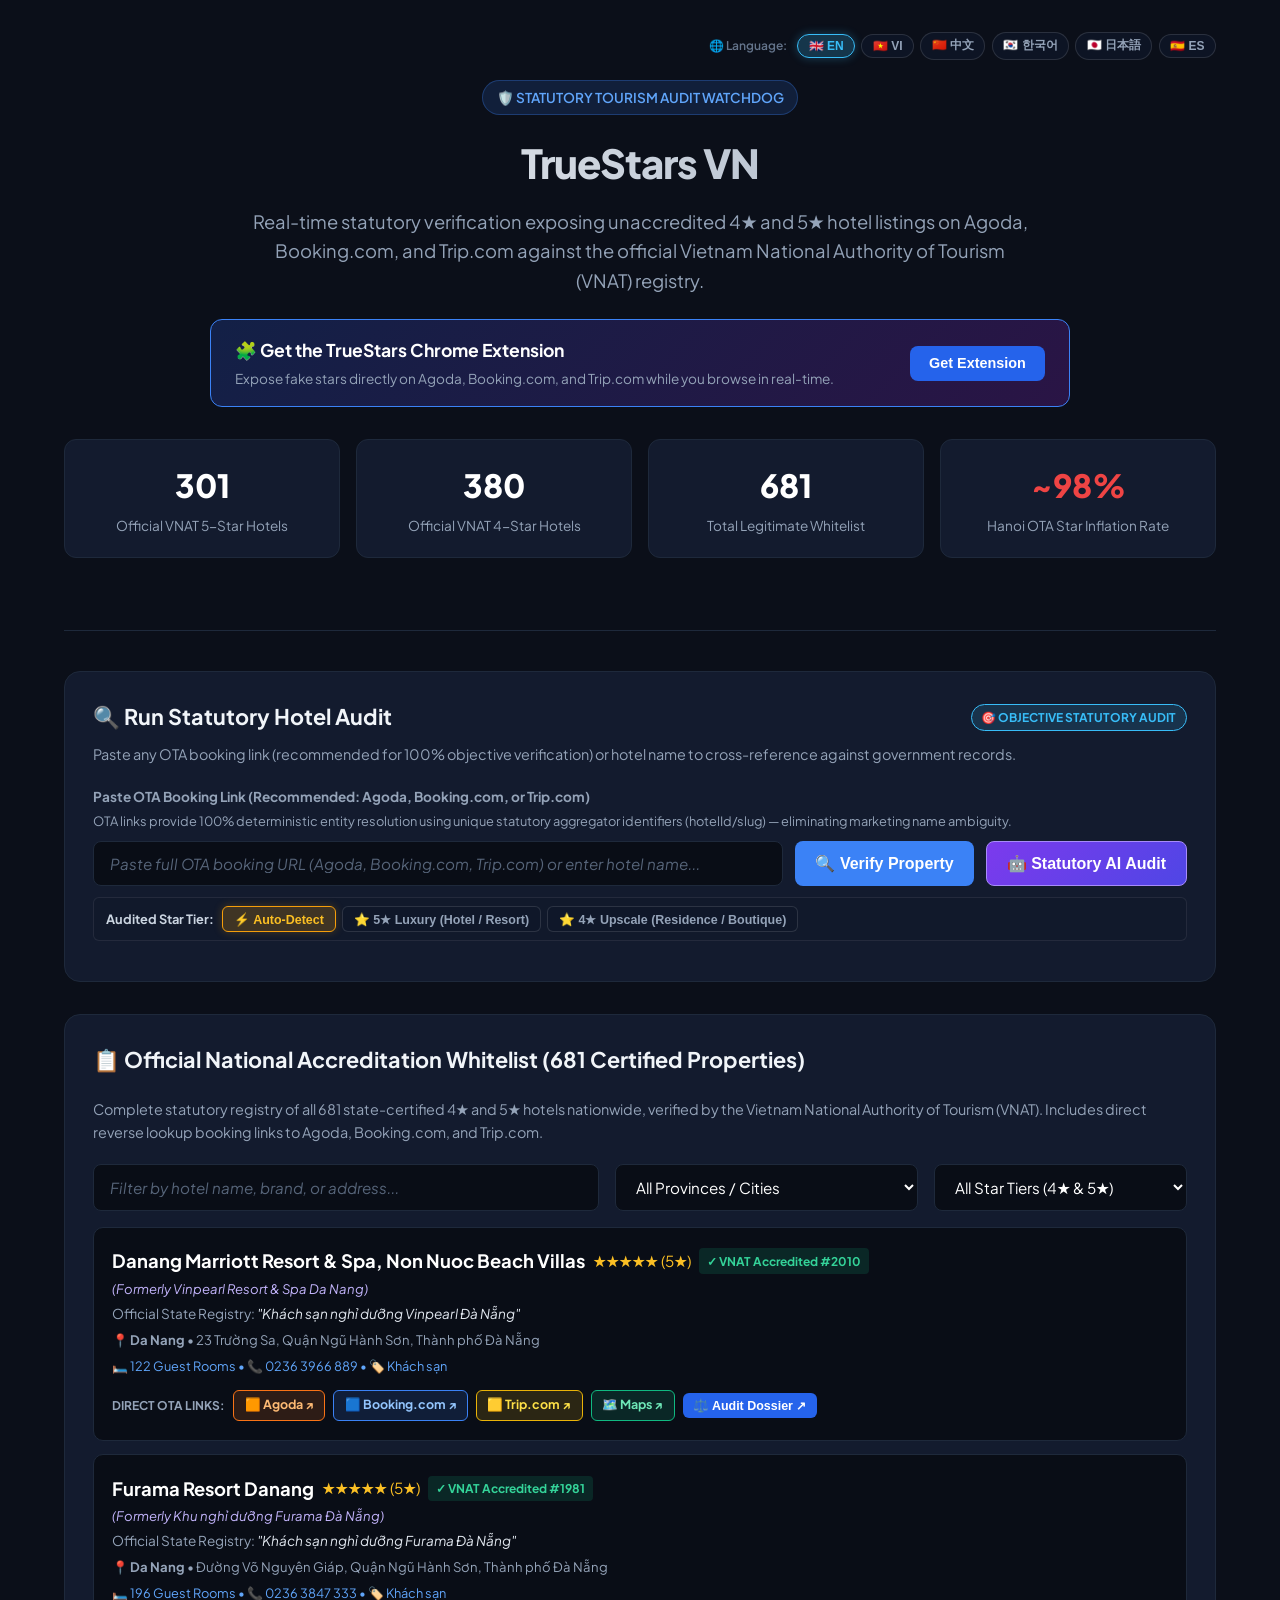
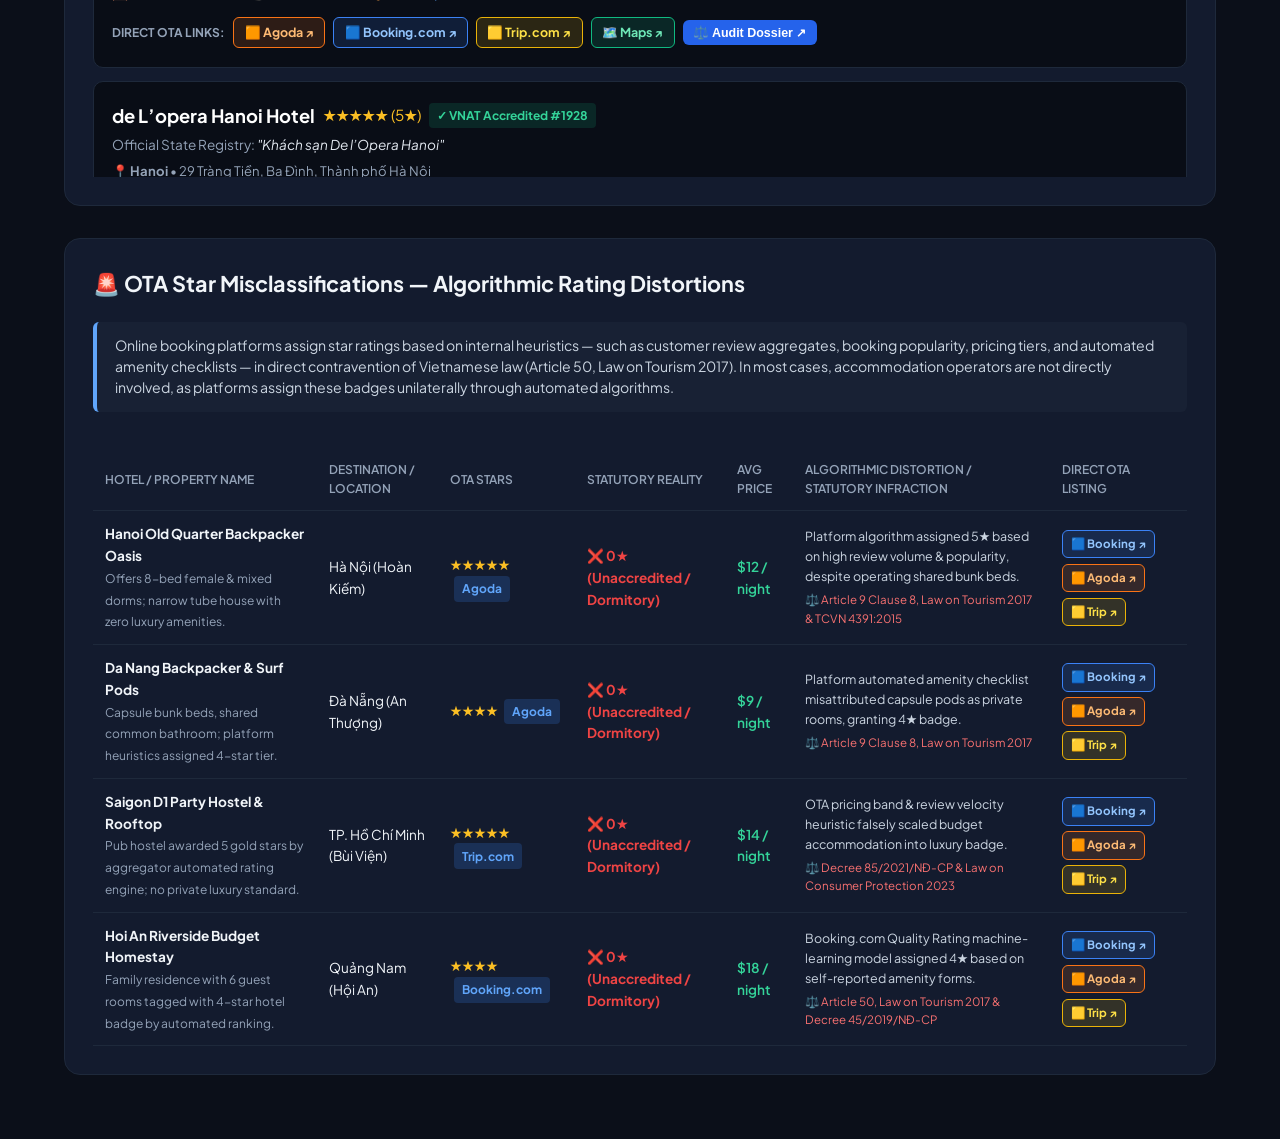
==== public/index.html @ 6fd211a2 "feat: return AI_SERVICE_UNAVAILABLE on adversarial prompt injection to avoid penalizing establishmen" ====
<!DOCTYPE html>
<html lang="en">
<head>
  <meta charset="UTF-8">
  <meta name="viewport" content="width=device-width, initial-scale=1.0">
  <title>TrueStars VN — Vietnam Hotel Star Rating Watchdog</title>
  <link rel="icon" href="favicon.ico" type="image/x-icon">
  <link href="https://fonts.googleapis.com/css2?family=Plus+Jakarta+Sans:wght@400;500;600;700;800&family=JetBrains+Mono:wght@400;600&display=swap" rel="stylesheet">
  <style>
    :root {
      --bg: #0b0f19;
      --card-bg: #131b2e;
      --card-border: #1e293b;
      --text: #f1f5f9;
      --text-muted: #94a3b8;
      --primary: #3b82f6;
      --primary-hover: #2563eb;
      --danger: #ef4444;
      --danger-bg: rgba(239, 68, 68, 0.12);
      --warning: #f59e0b;
      --warning-bg: rgba(245, 158, 11, 0.12);
      --success: #10b981;
      --success-bg: rgba(16, 185, 129, 0.12);
      --gold: #fbbf24;
    }
    * { box-sizing: border-box; margin: 0; padding: 0; }
    body {
      font-family: 'Plus Jakarta Sans', -apple-system, BlinkMacSystemFont, sans-serif;
      background-color: var(--bg);
      color: var(--text);
      line-height: 1.6;
    }
    .container { max-width: 1200px; margin: 0 auto; padding: 2rem 1.5rem; }
    header {
      text-align: center;
      margin-bottom: 2.5rem;
      border-bottom: 1px solid var(--card-border);
      padding-bottom: 2rem;
    }
    .badge-gov {
      display: inline-flex;
      align-items: center;
      gap: 0.5rem;
      background: rgba(59, 130, 246, 0.15);
      border: 1px solid rgba(59, 130, 246, 0.3);
      color: #60a5fa;
      padding: 0.35rem 0.85rem;
      border-radius: 9999px;
      font-size: 0.85rem;
      font-weight: 600;
      margin-bottom: 1rem;
    }
    h1 {
      font-size: 2.5rem;
      font-weight: 800;
      letter-spacing: -0.025em;
      margin-bottom: 0.75rem;
      background: linear-gradient(to right, #ffffff, #94a3b8);
      -webkit-background-clip: text;
      -webkit-text-fill-color: transparent;
    }
    .tagline {
      color: var(--text-muted);
      font-size: 1.15rem;
      max-width: 780px;
      margin: 0 auto 1.5rem;
    }
    .extension-banner {
      background: linear-gradient(135deg, rgba(30, 58, 138, 0.4), rgba(88, 28, 135, 0.4));
      border: 1px solid #3b82f6;
      border-radius: 12px;
      padding: 1rem 1.5rem;
      margin: 1.5rem auto 2rem;
      max-width: 860px;
      display: flex;
      align-items: center;
      justify-content: space-between;
      gap: 1.5rem;
      text-align: left;
    }
    .extension-banner h3 { font-size: 1.1rem; color: #fff; margin-bottom: 0.25rem; }
    .extension-banner p { font-size: 0.85rem; color: var(--text-muted); }
    .btn-ext {
      background: #2563eb;
      color: #fff;
      padding: 0.6rem 1.2rem;
      border-radius: 8px;
      text-decoration: none;
      font-weight: 700;
      font-size: 0.9rem;
      white-space: nowrap;
      transition: background 0.2s;
      border: none;
      cursor: pointer;
    }
    .btn-ext:hover { background: #1d4ed8; }

    .stats-grid {
      display: grid;
      grid-template-columns: repeat(auto-fit, minmax(220px, 1fr));
      gap: 1rem;
      margin-bottom: 2.5rem;
    }
    .stat-card {
      background: var(--card-bg);
      border: 1px solid var(--card-border);
      border-radius: 12px;
      padding: 1.25rem;
      text-align: center;
    }
    .stat-val { font-size: 2rem; font-weight: 800; color: #fff; }
    .stat-label { font-size: 0.85rem; color: var(--text-muted); margin-top: 0.25rem; }

    .card {
      background: var(--card-bg);
      border: 1px solid var(--card-border);
      border-radius: 16px;
      padding: 1.75rem;
      margin-bottom: 2rem;
    }
    .card-title {
      font-size: 1.35rem;
      font-weight: 700;
      margin-bottom: 1.25rem;
      display: flex;
      align-items: center;
      gap: 0.5rem;
    }

    .input-group { margin-bottom: 1rem; }
    label { display: block; font-size: 0.85rem; font-weight: 600; margin-bottom: 0.4rem; color: var(--text-muted); }
    input[type="text"], select {
      width: 100%;
      padding: 0.75rem 1rem;
      background: #090d16;
      border: 1px solid var(--card-border);
      border-radius: 8px;
      color: #fff;
      font-size: 0.95rem;
      font-family: inherit;
    }
    input[type="text"]::placeholder {
      color: #64748b;
      opacity: 0.85;
      font-style: italic;
    }
    input[type="text"]:focus, select:focus {
      outline: none;
      border-color: var(--primary);
    }
    .checkbox-group {
      display: flex;
      align-items: center;
      gap: 0.5rem;
      margin: 1rem 0;
      font-size: 0.9rem;
      cursor: pointer;
    }
    .btn-submit {
      width: 100%;
      background: var(--primary);
      color: #fff;
      border: none;
      padding: 0.85rem;
      border-radius: 8px;
      font-size: 1rem;
      font-weight: 700;
      cursor: pointer;
      transition: background 0.2s;
    }
    .btn-submit:hover { background: var(--primary-hover); }

    /* Verdict Box */
    .verdict-box {
      margin-top: 2rem;
      border-radius: 14px;
      padding: 1.75rem;
      display: none;
    }
    .verdict-CRITICAL, .verdict-BLATANT_HOSTEL_FRAUD {
      background: var(--danger-bg);
      border: 2px solid var(--danger);
    }
    .verdict-HIGH, .verdict-UNACCREDITED_HOTEL, .verdict-STAR_INFLATION {
      background: var(--warning-bg);
      border: 2px solid var(--warning);
    }
    .verdict-NONE, .verdict-VERIFIED_LEGITIMATE {
      background: var(--success-bg);
      border: 2px solid var(--success);
    }

    .reality-check-grid {
      display: grid;
      grid-template-columns: 1fr 1fr;
      gap: 1.25rem;
      margin: 1.25rem 0;
    }
    .reality-card {
      background: #090d16;
      border: 1px solid var(--card-border);
      border-radius: 10px;
      padding: 1.25rem;
      text-align: center;
    }
    .reality-label {
      font-size: 0.8rem;
      font-weight: 700;
      text-transform: uppercase;
      letter-spacing: 0.05em;
      margin-bottom: 0.5rem;
    }
    .gold-stars { color: var(--gold); }

    /* Multilingual Flag Switcher */
    .lang-bar {
      display: flex;
      gap: 0.4rem;
      align-items: center;
      justify-content: flex-end;
      flex-wrap: wrap;
      margin-bottom: 1.25rem;
    }
    .lang-btn {
      background: rgba(15, 23, 42, 0.7);
      border: 1px solid rgba(255, 255, 255, 0.12);
      color: #94a3b8;
      border-radius: 9999px;
      padding: 0.28rem 0.65rem;
      font-size: 0.75rem;
      font-weight: 600;
      cursor: pointer;
      transition: all 0.15s ease;
      display: inline-flex;
      align-items: center;
      gap: 0.3rem;
      text-decoration: none;
    }
    .lang-btn:hover {
      border-color: rgba(56, 189, 248, 0.5);
      color: #f8fafc;
      background: rgba(56, 189, 248, 0.12);
    }
    .lang-btn.active {
      border-color: #38bdf8;
      background: rgba(56, 189, 248, 0.22);
      color: #38bdf8;
      font-weight: 700;
      box-shadow: 0 0 10px rgba(56, 189, 248, 0.3);
    }

    /* Star Tier Pills */
    .star-pill-group {
      display: inline-flex;
      gap: 0.35rem;
      align-items: center;
      flex-wrap: wrap;
    }
    .star-pill {
      background: rgba(15, 23, 42, 0.7);
      border: 1px solid rgba(255, 255, 255, 0.12);
      color: #94a3b8;
      border-radius: 6px;
      padding: 0.3rem 0.7rem;
      font-size: 0.78rem;
      font-weight: 600;
      cursor: pointer;
      transition: all 0.15s ease;
    }
    .star-pill:hover {
      border-color: #fbbf24;
      color: #fef3c7;
    }
    .star-pill.active {
      border-color: #f59e0b;
      background: rgba(245, 158, 11, 0.2);
      color: #fbbf24;
      font-weight: 700;
      box-shadow: 0 0 8px rgba(245, 158, 11, 0.25);
    }

    /* Demonstration of Law Breaking */
    .law-demo-box {
      background: #070a12;
      border: 1px solid #334155;
      border-radius: 12px;
      padding: 1.5rem;
      margin: 1.5rem 0;
    }
    .law-demo-title {
      font-size: 1.15rem;
      font-weight: 800;
      color: #f87171;
      display: flex;
      align-items: center;
      gap: 0.5rem;
      margin-bottom: 1rem;
    }
    .proof-item {
      background: #0d1322;
      border-left: 4px solid var(--danger);
      padding: 1rem;
      border-radius: 0 8px 8px 0;
      margin-bottom: 0.85rem;
      font-size: 0.85rem;
    }
    .proof-law {
      font-weight: 800;
      color: #60a5fa;
      margin-bottom: 0.25rem;
    }
    .proof-quote {
      font-style: italic;
      color: #cbd5e1;
      margin-bottom: 0.4rem;
      background: rgba(0,0,0,0.3);
      padding: 0.4rem 0.6rem;
      border-radius: 4px;
    }
    .proof-finding {
      color: #fca5a5;
      font-weight: 600;
    }

    /* Action Buttons */
    .action-buttons-row {
      display: grid;
      grid-template-columns: 1fr 1fr;
      gap: 1rem;
      margin-top: 1.5rem;
    }
    .btn-action-outline {
      background: #1e293b;
      border: 1px solid #3b82f6;
      color: #fff;
      padding: 0.85rem;
      border-radius: 8px;
      font-weight: 700;
      font-size: 0.95rem;
      cursor: pointer;
      display: flex;
      align-items: center;
      justify-content: center;
      gap: 0.5rem;
      transition: all 0.2s;
    }
    .btn-action-outline:hover {
      background: #2563eb;
      border-color: #60a5fa;
    }
    .btn-action-refund {
      background: #1e293b;
      border: 1px solid #10b981;
    }
    .btn-action-refund:hover {
      background: #059669;
      border-color: #34d399;
    }

    /* Outbound OTA Deep Links */
    .btn-ota-link {
      display: inline-flex;
      align-items: center;
      gap: 0.35rem;
      padding: 0.35rem 0.65rem;
      border-radius: 6px;
      font-size: 0.78rem;
      font-weight: 700;
      text-decoration: none;
      transition: all 0.2s;
    }
    .btn-ota-agoda {
      background: rgba(249, 115, 22, 0.15);
      border: 1px solid #f97316;
      color: #fdba74;
    }
    .btn-ota-agoda:hover { background: #ea580c; color: #fff; }
    .btn-ota-booking {
      background: rgba(59, 130, 246, 0.15);
      border: 1px solid #3b82f6;
      color: #93c5fd;
    }
    .btn-ota-booking:hover { background: #2563eb; color: #fff; }
    .btn-ota-trip {
      background: rgba(234, 179, 8, 0.15);
      border: 1px solid #eab308;
      color: #fde047;
    }
    .btn-ota-trip:hover { background: #ca8a04; color: #fff; }
    .btn-ota-maps {
      background: rgba(16, 185, 129, 0.15);
      border: 1px solid #10b981;
      color: #6ee7b7;
    }
    .btn-ota-maps:hover { background: #059669; color: #fff; }

    /* AI Verification Autonomous Action Button */
    .btn-ai-verify {
      background: linear-gradient(135deg, #6366f1, #8b5cf6);
      color: #fff;
      border: none;
      padding: 0.65rem 1.15rem;
      border-radius: 8px;
      font-weight: 700;
      font-size: 0.85rem;
      cursor: pointer;
      display: inline-flex;
      align-items: center;
      gap: 0.5rem;
      box-shadow: 0 4px 14px rgba(99, 102, 241, 0.35);
      transition: all 0.2s;
    }
    .btn-ai-verify:hover {
      transform: translateY(-1px);
      box-shadow: 0 6px 18px rgba(99, 102, 241, 0.5);
    }
    .btn-ai-verified {
      background: #0f172a;
      border: 1px solid #8b5cf6;
      color: #c4b5fd;
      box-shadow: none;
    }
    .btn-ai-verified:hover {
      background: rgba(139, 92, 246, 0.2);
    }

    /* Verified Alternatives Cards */
    .verified-alternatives-box {
      background: #060911;
      border: 1px solid #10b981;
      border-radius: 12px;
      padding: 1.5rem;
      margin-top: 1.5rem;
    }
    .alt-grid {
      display: grid;
      grid-template-columns: repeat(auto-fit, minmax(280px, 1fr));
      gap: 1rem;
      margin-top: 1rem;
    }
    .alt-card {
      background: #0d1322;
      border: 1px solid #1e293b;
      border-radius: 8px;
      padding: 1rem;
      display: flex;
      flex-direction: column;
      justify-content: space-between;
      transition: border-color 0.2s;
    }
    .alt-card:hover {
      border-color: #34d399;
    }

    /* Letter Modals */
    .modal-overlay {
      position: fixed;
      top: 0; left: 0; right: 0; bottom: 0;
      background: rgba(0, 0, 0, 0.85);
      backdrop-filter: blur(5px);
      display: none;
      align-items: center;
      justify-content: center;
      z-index: 1000;
      padding: 1.5rem;
    }
    .modal-content {
      background: #131b2e;
      border: 1px solid var(--card-border);
      border-radius: 16px;
      max-width: 760px;
      width: 100%;
      padding: 2rem;
      position: relative;
      max-height: 90vh;
      overflow-y: auto;
    }
    .modal-close {
      position: absolute;
      top: 1rem; right: 1rem;
      background: none; border: none;
      color: var(--text-muted);
      font-size: 1.5rem;
      cursor: pointer;
    }
    .letter-preview {
      background: #070a12;
      border: 1px solid var(--card-border);
      border-radius: 8px;
      padding: 1.25rem;
      font-family: 'JetBrains Mono', monospace;
      font-size: 0.82rem;
      color: #e2e8f0;
      white-space: pre-wrap;
      line-height: 1.6;
      max-height: 380px;
      overflow-y: auto;
      margin: 1.25rem 0;
    }

    table { width: 100%; border-collapse: collapse; margin-top: 1rem; }
    th, td { padding: 0.75rem; text-align: left; border-bottom: 1px solid var(--card-border); font-size: 0.85rem; }
    th { color: var(--text-muted); font-weight: 600; text-transform: uppercase; font-size: 0.75rem; }

    .tag-platform {
      display: inline-block;
      background: rgba(59, 130, 246, 0.2);
      color: #60a5fa;
      padding: 0.2rem 0.5rem;
      border-radius: 4px;
      font-size: 0.75rem;
      font-weight: 700;
    }

    @keyframes pulseGlow {
      0% { opacity: 0.3; transform: scale(0.9); }
      50% { opacity: 1; transform: scale(1.15); filter: drop-shadow(0 0 6px #a78bfa); }
      100% { opacity: 0.3; transform: scale(0.9); }
    }
    .pulse-dot {
      animation: pulseGlow 1.2s infinite ease-in-out;
    }
  </style>
</head>
<body>
  <div class="container">
    <!-- Top Bar with Flag Language Selector -->
    <div class="lang-bar">
      <span style="font-size: 0.75rem; color: #64748b; margin-right: 0.25rem; font-weight: 600;">🌐 Language:</span>
      <button class="lang-btn active" data-lang="en" onclick="setLanguage('en')" title="English">🇬🇧 EN</button>
      <button class="lang-btn" data-lang="vi" onclick="setLanguage('vi')" title="Tiếng Việt">🇻🇳 VI</button>
      <button class="lang-btn" data-lang="zh" onclick="setLanguage('zh')" title="中文">🇨🇳 中文</button>
      <button class="lang-btn" data-lang="ko" onclick="setLanguage('ko')" title="한국어">🇰🇷 한국어</button>
      <button class="lang-btn" data-lang="ja" onclick="setLanguage('ja')" title="日本語">🇯🇵 日本語</button>
      <button class="lang-btn" data-lang="es" onclick="setLanguage('es')" title="Español">🇪🇸 ES</button>
    </div>

    <header>
      <div class="badge-gov" data-i18n="badge_gov">🛡️ STATUTORY TOURISM AUDIT WATCHDOG</div>
      <h1>TrueStars VN</h1>
      <p class="tagline" data-i18n="tagline">Real-time statutory verification exposing unaccredited 4★ and 5★ hotel listings on Agoda, Booking.com, and Trip.com against the official Vietnam National Authority of Tourism (VNAT) registry.</p>
      
      <div class="extension-banner">
        <div>
          <h3 data-i18n="ext_banner_title">🧩 Get the TrueStars Chrome Extension</h3>
          <p data-i18n="ext_banner_desc">Expose fake stars directly on Agoda, Booking.com, and Trip.com while you browse in real-time.</p>
        </div>
        <button class="btn-ext" onclick="openExtensionModal()" data-i18n="ext_banner_btn">Get Extension</button>
      </div>

      <div class="stats-grid">
        <div class="stat-card">
          <div class="stat-val">301</div>
          <div class="stat-label" data-i18n="stat_5star">Official VNAT 5-Star Hotels</div>
        </div>
        <div class="stat-card">
          <div class="stat-val">380</div>
          <div class="stat-label" data-i18n="stat_4star">Official VNAT 4-Star Hotels</div>
        </div>
        <div class="stat-card">
          <div class="stat-val">681</div>
          <div class="stat-label" data-i18n="stat_total">Total Legitimate Whitelist</div>
        </div>
        <div class="stat-card">
          <div class="stat-val" style="color: #ef4444;">~98%</div>
          <div class="stat-label" data-i18n="stat_inflation">Hanoi OTA Star Inflation Rate</div>
        </div>
      </div>
    </header>

    <!-- Main Audit Section -->
    <div class="card">
      <div style="display: flex; justify-content: space-between; align-items: center; margin-bottom: 0.5rem; flex-wrap: wrap; gap: 0.5rem;">
        <div class="card-title" style="margin-bottom: 0;" data-i18n="audit_card_title">🔍 Run Statutory Hotel Audit</div>
        <span style="background: rgba(56, 189, 248, 0.15); border: 1px solid #38bdf8; color: #38bdf8; padding: 0.2rem 0.6rem; border-radius: 9999px; font-size: 0.75rem; font-weight: 700;" data-i18n="input_badge_objective">🎯 OBJECTIVE STATUTORY AUDIT</span>
      </div>
      <p style="color: var(--text-muted); font-size: 0.9rem; margin-bottom: 1.25rem;" data-i18n="audit_card_desc">
        Paste any OTA booking link (recommended for 100% objective verification) or hotel name to cross-reference against government records.
      </p>

      <div class="input-group" style="margin-bottom: 0.75rem;">
        <div style="display: flex; justify-content: space-between; align-items: baseline; margin-bottom: 0.25rem;">
          <label style="margin-bottom: 0; font-weight: 700;" data-i18n="input_label">Paste OTA Booking Link (Recommended: Agoda, Booking.com, or Trip.com)</label>
        </div>
        <div style="font-size: 0.8rem; color: #94a3b8; margin-bottom: 0.6rem;" data-i18n="input_help">OTA URLs contain deterministic statutory IDs and slugs, eliminating ambiguity from marketing names.</div>
        
        <div style="display: flex; gap: 0.75rem; flex-wrap: wrap;">
          <input type="text" id="audit-input" data-i18n-placeholder="input_placeholder" placeholder="Paste full OTA booking URL (Agoda, Booking.com, Trip.com) or enter hotel name..." oninput="onAuditInputChange()" onkeydown="if(event.key==='Enter') executeAudit()" style="flex: 1; min-width: 260px;">
          <button class="btn-submit" id="btn-run-audit" onclick="executeAudit()" style="margin: 0; width: auto; min-width: 140px; white-space: nowrap; padding: 0.75rem 1.25rem;" data-i18n="btn_verify">🔍 Verify Property</button>
          <button class="btn-submit" id="btn-run-ai-direct" onclick="handleAiVerificationClick()" style="margin: 0; width: auto; min-width: 160px; white-space: nowrap; padding: 0.75rem 1.25rem; background: linear-gradient(135deg, #7c3aed, #4f46e5); border: 1px solid #a78bfa;" data-i18n="btn_ai">🤖 Statutory AI Audit</button>
        </div>

        <!-- Claimed Star Tier Interactive Toggle Pills -->
        <div style="display: flex; align-items: center; justify-content: space-between; flex-wrap: wrap; gap: 0.5rem; margin-top: 0.65rem; padding: 0.5rem 0.75rem; background: rgba(15, 23, 42, 0.4); border-radius: 6px; border: 1px solid rgba(255, 255, 255, 0.08);">
          <div style="display: flex; align-items: center; gap: 0.5rem; flex-wrap: wrap;">
            <span style="font-size: 0.8rem; font-weight: 700; color: #cbd5e1;" data-i18n="claimed_tier_label">Audited Star Tier:</span>
            <div class="star-pill-group">
              <button type="button" id="star-pill-auto" class="star-pill active" onclick="setAuditStarMode(0)" data-i18n="pill_auto">⚡ Auto-Detect</button>
              <button type="button" id="star-pill-5" class="star-pill" onclick="setAuditStarMode(5)" data-i18n="pill_5star">⭐ 5★ Luxury (Hotel / Resort)</button>
              <button type="button" id="star-pill-4" class="star-pill" onclick="setAuditStarMode(4)" data-i18n="pill_4star">⭐ 4★ Upscale (Residence / Boutique)</button>
            </div>
          </div>
          <div id="star-detection-note" style="font-size: 0.78rem; color: #a78bfa; font-weight: 600; display: none;"></div>
        </div>

        <div id="url-hint" style="display:none; font-size: 0.82rem; color: #60a5fa; margin-top: 0.4rem; font-weight: 500;"></div>
      </div>

      <!-- Verdict Display -->
      <div id="verdict-box" class="verdict-box">
        <div style="display: flex; justify-content: space-between; align-items: flex-start; margin-bottom: 1.25rem; flex-wrap: wrap; gap: 1rem;">
          <div>
            <div style="display: flex; align-items: center; gap: 0.5rem; margin-bottom: 0.5rem;">
              <span id="verdict-badge" style="padding: 0.3rem 0.75rem; border-radius: 6px; font-weight: 800; font-size: 0.85rem;"></span>
              <span id="verdict-platform-tag" class="tag-platform"></span>
            </div>
            <h2 id="verdict-prop-name" style="font-size: 1.5rem; font-weight: 800; color: #fff;"></h2>
            <div id="verdict-location" style="color: var(--text-muted); font-size: 0.85rem; margin-top: 0.25rem;"></div>

            <!-- Outbound OTA Deep Links with Affiliate Tags -->
            <div style="margin-top: 0.85rem;">
              <div style="font-size: 0.75rem; color: #94a3b8; font-weight: 700; text-transform: uppercase; margin-bottom: 0.4rem;" data-i18n="outbound_links_title">Direct Outbound Property Verification Links:</div>
              <div id="verdict-ota-links" style="display: flex; gap: 0.5rem; flex-wrap: wrap;"></div>
            </div>
          </div>

          <!-- Autonomous AI Hotel Verification Action Button -->
          <div style="text-align: right;">
            <button id="btn-ai-verify" class="btn-ai-verify" onclick="handleAiVerificationClick()">
              <span data-i18n="ai_audit_btn">🤖 Statutory AI Verification</span>
            </button>
            <div id="ai-verify-hint" style="font-size: 0.75rem; color: #94a3b8; margin-top: 0.35rem;" data-i18n="ai_model_tag">Statutory Intelligence Engine<br>Government Registry Cross-Examination</div>
          </div>
        </div>

        <!-- Reality Check Side-by-Side -->
        <div class="reality-check-grid">
          <div class="reality-card">
            <div class="reality-label" style="color: #fbbf24;" data-i18n="marketed_on_platform">Marketed on Platform</div>
            <div id="verdict-claimed-stars" class="gold-stars" style="font-size: 1.6rem; font-weight: 800;"></div>
            <div id="verdict-claimed-sub" style="font-size: 0.85rem; color: var(--text-muted); margin-top: 0.25rem;"></div>
          </div>
          <div class="reality-card" id="reality-official-card">
            <div class="reality-label" id="reality-official-label" style="color: #ef4444;" data-i18n="official_state_registry">Official State Registry</div>
            <div id="verdict-official-stars" style="font-size: 1.6rem; font-weight: 800;"></div>
            <div id="verdict-official-sub" style="font-size: 0.85rem; color: var(--text-muted); margin-top: 0.25rem;"></div>
          </div>
        </div>

        <!-- Summary -->
        <div style="background: rgba(0,0,0,0.3); padding: 1.25rem; border-radius: 8px; margin-bottom: 1.25rem;">
          <p id="verdict-summary" style="font-size: 0.95rem; font-weight: 500;"></p>
        </div>

        <!-- Automated Facility Screening Banner (TCVN 4391:2015) -->
        <div id="verdict-facility-banner" style="display: none; padding: 0.75rem 1rem; border-radius: 8px; margin-bottom: 1.25rem; font-size: 0.86rem; align-items: center; justify-content: space-between; flex-wrap: wrap; gap: 0.5rem;">
          <div id="verdict-facility-text"></div>
          <span id="verdict-facility-badge" style="padding: 0.25rem 0.65rem; border-radius: 4px; font-weight: 700; font-size: 0.75rem;"></span>
        </div>

        <!-- INLINE AUTONOMOUS AI AUDIT DOSSIER -->
        <div id="inline-ai-dossier" style="display: none; background: rgba(124, 58, 237, 0.08); border: 1px solid #7c3aed; border-radius: 12px; padding: 1.5rem; margin-bottom: 1.5rem;">
          <!-- Top Header -->
          <div style="display: flex; justify-content: space-between; align-items: center; margin-bottom: 1rem; flex-wrap: wrap; gap: 0.5rem;">
            <div style="display: flex; align-items: center; gap: 0.6rem;">
              <span style="font-size: 1.6rem;">🤖</span>
              <div>
                <strong style="font-size: 1.15rem; color: #fff;">TrueStars Statutory AI Engine</strong>
                <div style="font-size: 0.78rem; color: #a78bfa;">Autonomous Rebrand Investigation & Official Registry Cross-Examination</div>
              </div>
            </div>
            <div id="inline-ai-badge" style="display: none; padding: 0.4rem 0.9rem; border-radius: 6px; font-weight: 800; font-size: 0.85rem;"></div>
          </div>

          <!-- Live Step-by-Step AI Progress Terminal -->
          <div id="ai-progress-terminal" style="background: rgba(15, 23, 42, 0.85); border: 1px solid rgba(124, 58, 237, 0.4); border-radius: 8px; padding: 1.15rem; margin-bottom: 1rem;">
            <div style="display: flex; align-items: center; gap: 0.6rem; margin-bottom: 0.85rem;">
              <span id="ai-live-spinner" class="pulse-dot" style="display: inline-block; width: 10px; height: 10px; border-radius: 50%; background: #a78bfa;"></span>
              <span id="ai-live-status-title" style="font-weight: 700; color: #c4b5fd; font-size: 0.92rem;">Autonomous AI Statutory Inspection in Progress...</span>
            </div>
            <div style="display: flex; flex-direction: column; gap: 0.65rem;">
              <div id="ai-step-1" style="display: flex; align-items: center; gap: 0.65rem; font-size: 0.88rem; color: #94a3b8; transition: all 0.3s ease;">
                <span id="ai-step-1-icon">⏳</span>
                <span id="ai-step-1-text">AI is checking the property listing & aggregator marketing claims...</span>
              </div>
              <div id="ai-step-2" style="display: flex; align-items: center; gap: 0.65rem; font-size: 0.88rem; color: #94a3b8; transition: all 0.3s ease;">
                <span id="ai-step-2-icon">⏳</span>
                <span id="ai-step-2-text">AI is gathering information & official VNAT statutory accreditation records...</span>
              </div>
              <div id="ai-step-3" style="display: flex; align-items: center; gap: 0.65rem; font-size: 0.88rem; color: #94a3b8; transition: all 0.3s ease;">
                <span id="ai-step-3-icon">⏳</span>
                <span id="ai-step-3-text">AI is evaluating statutory compliance under Vietnam Law on Tourism 2017 & TCVN 4391:2015...</span>
              </div>
            </div>
          </div>

          <!-- CONCISE SUMMARY OF FINDINGS (Injected dynamically) -->
          <div id="ai-findings-summary-box" style="display: none;">
            <div style="background: rgba(15, 23, 42, 0.95); border: 1px solid #3b82f6; border-radius: 10px; padding: 1.25rem; margin-bottom: 1rem;">
              <div style="display: flex; justify-content: space-between; align-items: center; margin-bottom: 0.85rem; flex-wrap: wrap; gap: 0.5rem; border-bottom: 1px solid rgba(59, 130, 246, 0.25); padding-bottom: 0.65rem;">
                <strong style="color: #60a5fa; font-size: 1.05rem; display: flex; align-items: center; gap: 0.5rem;">
                  <span>📋</span> Concise Summary of Findings
                </strong>
                <span id="ai-findings-confidence" style="font-size: 0.78rem; background: rgba(59, 130, 246, 0.2); color: #93c5fd; padding: 0.25rem 0.65rem; border-radius: 4px; font-weight: 700;"></span>
              </div>
              <div id="ai-findings-bullets" style="display: flex; flex-direction: column; gap: 0.75rem; font-size: 0.9rem; color: #e2e8f0; line-height: 1.6;"></div>
            </div>

            <!-- Risk Advisory Callout -->
            <div id="inline-ai-risk" style="background: rgba(225, 29, 72, 0.15); border-left: 3px solid #f43f5e; padding: 0.85rem; border-radius: 0 6px 6px 0; font-size: 0.88rem; color: #ffe4e6; margin-bottom: 0.85rem;"></div>

            <!-- Detailed Reasoning -->
            <div id="inline-ai-reasoning" style="font-size: 0.88rem; color: #cbd5e1; line-height: 1.65; margin-bottom: 0.85rem;"></div>

            <!-- Statutory Infractions & Deficiencies -->
            <div id="inline-ai-infractions" style="display: flex; flex-direction: column; gap: 0.45rem; margin-bottom: 0.85rem;"></div>

            <!-- Modal Trigger Button -->
            <div style="text-align: right; margin-top: 0.75rem;">
              <button class="btn-action-outline" style="font-size: 0.82rem; padding: 0.4rem 0.95rem; width: auto; display: inline-flex;" onclick="openAiModalDirectly()">📋 View Full Statutory Dossier Modal</button>
            </div>
          </div>
        </div>

        <!-- DEMONSTRATION OF STATUTORY INFRACTION / COMPLIANCE DOSSIER -->
        <div id="law-demo-box" class="law-demo-box">
          <div id="law-demo-title" class="law-demo-title">
            <span id="law-demo-title-text">⚖️ DEMONSTRATION OF STATUTORY INFRACTION</span>
          </div>
          <div id="law-demo-content">
            <!-- Injected dynamically -->
          </div>
        </div>

        <!-- FORM LETTER GENERATOR BUTTONS (For Violations) -->
        <div id="action-buttons-row" class="action-buttons-row">
          <button class="btn-action-outline" onclick="openPlatformNoticeModal()">
            <span>📝 Generate Platform Cease & Desist Notice</span>
          </button>
          <button class="btn-action-outline btn-action-refund" onclick="openRefundDemandModal()">
            <span>💰 Generate Traveler Refund Demand Letter</span>
          </button>
        </div>

        <!-- COMPLIANCE BANNER (For Legitimate Hotels) -->
        <div id="compliance-banner" style="display: none; background: rgba(16, 185, 129, 0.1); border: 1px solid #10b981; border-radius: 10px; padding: 1.25rem; margin-top: 1.25rem;">
          <div style="display: flex; align-items: center; gap: 0.75rem;">
            <span style="font-size: 1.5rem;">🛡️</span>
            <div>
              <div style="color: #34d399; font-weight: 800; font-size: 1rem;">STATUTORILY AUTHENTICATED LUXURY ESTABLISHMENT</div>
              <div style="color: #cbd5e1; font-size: 0.85rem; margin-top: 0.25rem;">
                This property has been officially authenticated against the Vietnam National Authority of Tourism (VNAT) central database. All advertised luxury stars are lawfully accredited under Article 50 of Vietnam's Law on Tourism 2017. No platform takedown notice or traveler refund applies.
              </div>
            </div>
          </div>
        </div>

        <!-- VERIFIED ALTERNATIVES (When property is unaccredited or inflated) -->
        <div id="verified-alternatives-container" class="verified-alternatives-box" style="display: none;">
          <div style="display: flex; align-items: center; gap: 0.5rem; margin-bottom: 0.5rem;">
            <span style="font-size: 1.25rem;">🛡️</span>
            <h3 id="alternatives-title" style="color: #34d399; font-size: 1.15rem; font-weight: 800; margin: 0;"></h3>
          </div>
          <p style="color: var(--text-muted); font-size: 0.85rem; margin-bottom: 1rem;">
            Protect your vacation. Avoid unaccredited marketing and book state-certified 5★ hotels with official VNAT accreditation and inspected luxury amenities:
          </p>
          <div id="alternatives-grid" class="alt-grid"></div>
        </div>
      </div>
    </div>

    <!-- Whitelist Explorer -->
    <div class="card">
      <div class="card-title" data-i18n="tab_registry">📋 Official National Accreditation Whitelist (681 Certified Properties)</div>
      <p style="color: var(--text-muted); font-size: 0.9rem; margin-bottom: 1.25rem;">
        Complete statutory registry of all 681 state-certified 4★ and 5★ hotels nationwide, verified by the Vietnam National Authority of Tourism (VNAT). Includes direct reverse lookup booking links to Agoda, Booking.com, and Trip.com.
      </p>

      <div style="display: grid; grid-template-columns: 2fr 1.2fr 1fr; gap: 1rem; margin-bottom: 1rem;">
        <input type="text" id="search-q" data-i18n-placeholder="filter_search_placeholder" placeholder="Search by English commercial name, Vietnamese title, or destination..." oninput="filterRegistry()">
        <select id="search-prov" onchange="filterRegistry()">
          <option value="" data-i18n="filter_all_cities">All Destinations (Nationwide)</option>
          <option value="Da Nang">Da Nang</option>
          <option value="Hanoi">Hanoi</option>
          <option value="Ho Chi Minh City">Ho Chi Minh City</option>
          <option value="Nha Trang">Nha Trang (Khanh Hoa)</option>
          <option value="Phu Quoc">Phu Quoc Island</option>
          <option value="Hoi An">Hoi An (Quang Nam)</option>
          <option value="Ha Long">Ha Long (Quang Ninh)</option>
          <option value="Vung Tau">Vung Tau / Ho Tram</option>
          <option value="Da Lat">Da Lat</option>
          <option value="Hue">Hue</option>
          <option value="Phan Thiet">Phan Thiet / Mui Ne</option>
          <option value="Sapa">Sapa (Lao Cai)</option>
          <option value="Hai Phong">Hai Phong / Cat Ba</option>
          <option value="Quy Nhon">Quy Nhon</option>
        </select>
        <select id="search-star" onchange="filterRegistry()">
          <option value="" data-i18n="filter_all_stars">All Star Ranks (4★ & 5★)</option>
          <option value="5">5-Star Luxury (301)</option>
          <option value="4">4-Star Upscale (380)</option>
        </select>
      </div>

      <div id="registry-results" style="max-height: 550px; overflow-y: auto; display: flex; flex-direction: column; gap: 0.85rem;"></div>
    </div>

    <!-- OTA Star Misclassifications — Algorithmic Rating Distortions -->
    <div class="card">
      <div class="card-title" data-i18n="tab_shame">🚨 OTA Star Misclassifications — Algorithmic Rating Distortions</div>
      <div style="background: rgba(30, 41, 59, 0.5); border-left: 4px solid #60a5fa; padding: 0.85rem 1.15rem; border-radius: 6px; margin-bottom: 1.25rem; font-size: 0.88rem; color: #cbd5e1; line-height: 1.5;" data-i18n="shame_explanation">
        Online booking platforms assign star ratings based on internal heuristics — such as customer review aggregates, booking popularity, pricing tiers, and automated amenity checklists — in direct contravention of Vietnamese law (Article 50, Law on Tourism 2017). In most cases, accommodation operators are not directly involved, as platforms assign these badges unilaterally through automated algorithms.
      </div>
      <div style="overflow-x: auto;">
        <table>
          <thead>
            <tr>
              <th data-i18n="col_name">Property Name</th>
              <th data-i18n="col_location">Location</th>
              <th data-i18n="col_marketed_stars">OTA Stars</th>
              <th data-i18n="col_official_status">Statutory Reality</th>
              <th data-i18n="col_avg_price">Avg Price</th>
              <th data-i18n="col_infraction">Algorithmic Distortion / Statutory Infraction</th>
              <th data-i18n="col_outbound">Direct OTA Listing</th>
            </tr>
          </thead>
          <tbody id="shame-tbody"></tbody>
        </table>
      </div>
    </div>
  </div>

  <!-- MODAL 1: Platform Cease & Desist Takedown Notice -->
  <div id="platform-notice-modal" class="modal-overlay">
    <div class="modal-content">
      <button class="modal-close" onclick="closeModal('platform-notice-modal')">&times;</button>
      <h2 style="font-size: 1.35rem; margin-bottom: 0.35rem;">📝 Formal Platform Cease & Desist Notice</h2>
      <p style="color: var(--text-muted); font-size: 0.85rem;">
        Pre-formatted legal notice citing Article 9 Clause 8 Law on Tourism 2017 and Decree 85/2021/NĐ-CP, ready to send to the platform's legal and compliance team.
      </p>

      <div id="platform-notice-text" class="letter-preview"></div>

      <div style="display: flex; justify-content: space-between; align-items: center;">
        <button id="btn-copy-platform-notice" class="btn-submit" style="width: auto; padding: 0.75rem 1.5rem;" onclick="copyPlatformNotice()">📋 Copy Notice to Clipboard</button>
        <span id="platform-copy-toast" style="color: #34d399; font-size: 0.85rem; display: none;">✓ Copied to clipboard!</span>
      </div>
    </div>
  </div>

  <!-- MODAL 2: Traveler Refund Demand Letter -->
  <div id="refund-modal" class="modal-overlay">
    <div class="modal-content">
      <button class="modal-close" onclick="closeModal('refund-modal')">&times;</button>
      <h2 style="font-size: 1.35rem; margin-bottom: 0.35rem;">💰 Traveler Refund Demand Letter</h2>
      <p style="color: var(--text-muted); font-size: 0.85rem;">
        Customizable form letter demanding a full refund based on deceptive practices under Vietnam's Consumer Protection Law 2023 and credit card chargeback standards.
      </p>

      <div style="display: grid; grid-template-columns: 1fr 1fr; gap: 0.75rem; margin-top: 1rem;">
        <div>
          <label>Your Full Name</label>
          <input type="text" id="ref-name" placeholder="e.g. John Doe" value="" oninput="updateRefundLetter()">
        </div>
        <div>
          <label>Booking Reference #</label>
          <input type="text" id="ref-booking-id" placeholder="e.g. BK-98421092" value="" oninput="updateRefundLetter()">
        </div>
        <div>
          <label>Dates of Reservation</label>
          <input type="text" id="ref-dates" placeholder="e.g. 01 Oct 2026 - 08 Oct 2026" value="" oninput="updateRefundLetter()">
        </div>
        <div>
          <label>Total Amount Paid</label>
          <input type="text" id="ref-amount" placeholder="e.g. $450.00 USD / 11,200,000 VND" value="" oninput="updateRefundLetter()">
        </div>
      </div>

      <div id="refund-letter-text" class="letter-preview"></div>

      <div style="display: flex; justify-content: space-between; align-items: center;">
        <button id="btn-copy-refund" class="btn-submit" style="width: auto; padding: 0.75rem 1.5rem; background: #059669;" onclick="copyRefundLetter()">📋 Copy Refund Demand Letter</button>
        <span id="refund-copy-toast" style="color: #34d399; font-size: 0.85rem; display: none;">✓ Copied to clipboard!</span>
      </div>
    </div>
  </div>

  <!-- MODAL 3: Chrome Extension Instructions -->
  <div id="ext-modal" class="modal-overlay">
    <div class="modal-content" style="max-width: 580px;">
      <button class="modal-close" onclick="closeModal('ext-modal')">&times;</button>
      <h2 style="margin-bottom: 0.5rem;">🧩 TrueStars VN Chrome Extension</h2>
      <p style="color: var(--text-muted); font-size: 0.9rem; margin-bottom: 1.5rem;">
        Protect yourself directly on Agoda, Booking.com, and Trip.com. The extension automatically badges verified hotels and sounds the alarm on fake star ratings as you browse.
      </p>

      <div style="background: #090d16; border: 1px solid var(--card-border); padding: 1.25rem; border-radius: 8px; margin-bottom: 1.5rem;">
        <h4 style="color: #60a5fa; margin-bottom: 0.5rem;">Quick 30-Second Installation:</h4>
        <ol style="margin-left: 1.25rem; font-size: 0.85rem; color: var(--text-muted); line-height: 1.7;">
          <li>Download and extract the <strong style="color: #fff;">TrueStars Chrome Extension</strong>.</li>
          <li>Open Google Chrome and navigate to <code style="color: #fbbf24;">chrome://extensions</code>.</li>
          <li>Toggle <strong style="color: #fff;">Developer Mode</strong> on the top right.</li>
          <li>Click <strong style="color: #fff;">Load Unpacked</strong> and select the <code style="color: #60a5fa;">extension/</code> directory.</li>
          <li>Done! Browse any Agoda, Booking, or Trip.com listing in Vietnam to see live verification badges.</li>
        </ol>
      </div>

      <a href="truestars_extension.zip" download class="btn-submit" style="display: block; text-align: center; text-decoration: none;">⬇️ Download Extension (.ZIP)</a>
    </div>
  </div>

  <!-- MODAL 4: AI Hotel Verification Dossier -->
  <div id="ai-modal" class="modal-overlay">
    <div class="modal-content" style="max-width: 720px;">
      <button class="modal-close" onclick="closeModal('ai-modal')">&times;</button>
      <div style="display: flex; align-items: center; gap: 0.5rem; margin-bottom: 0.35rem;">
        <span style="font-size: 1.5rem;">🤖</span>
        <h2 style="font-size: 1.35rem; margin: 0;">Autonomous AI Verification Dossier</h2>
      </div>
      <div style="font-size: 0.82rem; color: #94a3b8; margin-bottom: 1.25rem;">
        Powered by <strong style="color: #a78bfa;">TrueStars Statutory AI Engine</strong> • Direct Cross-Examination of Official State Registers
      </div>

      <div style="background: #090d16; border: 1px solid var(--card-border); border-radius: 10px; padding: 1.25rem; margin-bottom: 1.25rem;">
        <div style="display: flex; justify-content: space-between; align-items: center; margin-bottom: 0.75rem; flex-wrap: wrap; gap: 0.5rem;">
          <div>
            <div style="font-size: 0.8rem; color: #94a3b8; text-transform: uppercase; font-weight: 700;">Audited Property</div>
            <div id="ai-modal-hotel-name" style="font-size: 1.2rem; font-weight: 800; color: #fff;"></div>
          </div>
          <div id="ai-modal-verdict-badge" style="padding: 0.35rem 0.85rem; border-radius: 6px; font-weight: 800; font-size: 0.85rem;"></div>
        </div>
        <div style="display: grid; grid-template-columns: 1fr 1fr; gap: 0.75rem; font-size: 0.82rem; color: #94a3b8;">
          <div>Location: <strong id="ai-modal-location" style="color: #e2e8f0;"></strong></div>
          <div>Confidence: <strong id="ai-modal-confidence" style="color: #38bdf8;"></strong></div>
          <div>Logged At: <strong id="ai-modal-timestamp" style="color: #e2e8f0;"></strong></div>
          <div>Precedence: <strong style="color: #34d399;">VNAT Statutory Whitelist (681)</strong></div>
        </div>
      </div>

      <!-- Risk Advisory -->
      <div style="background: rgba(225, 29, 72, 0.1); border-left: 4px solid #f43f5e; padding: 1rem; border-radius: 0 8px 8px 0; margin-bottom: 1rem;">
        <div style="font-weight: 800; color: #fb7185; font-size: 0.85rem; margin-bottom: 0.25rem;">TRAVELER RISK ADVISORY</div>
        <div id="ai-modal-risk" style="font-size: 0.88rem; color: #ffe4e6; line-height: 1.5;"></div>
      </div>

      <!-- Statutory Infractions -->
      <div style="margin-bottom: 1rem;">
        <div style="font-size: 0.82rem; font-weight: 800; color: #60a5fa; text-transform: uppercase; margin-bottom: 0.5rem;">Statutory Infractions Under Vietnamese Law:</div>
        <div id="ai-modal-infractions" style="display: flex; flex-direction: column; gap: 0.5rem;"></div>
      </div>

      <!-- TCVN Deficiencies -->
      <div style="margin-bottom: 1rem;">
        <div style="font-size: 0.82rem; font-weight: 800; color: #f59e0b; text-transform: uppercase; margin-bottom: 0.5rem;">Physical Standard Deficiencies (TCVN 4391:2015):</div>
        <div id="ai-modal-deficiencies" style="display: flex; flex-direction: column; gap: 0.5rem;"></div>
      </div>

      <!-- Legal Reasoning -->
      <div style="background: #070a12; border: 1px solid #334155; border-radius: 8px; padding: 1rem; margin-bottom: 1.25rem;">
        <div style="font-size: 0.8rem; font-weight: 800; color: #94a3b8; text-transform: uppercase; margin-bottom: 0.4rem;">Model Technical & Legal Reasoning:</div>
        <div id="ai-modal-reasoning" style="font-size: 0.85rem; color: #cbd5e1; line-height: 1.6;"></div>
      </div>

      <!-- Precedence Alert -->
      <div style="font-size: 0.78rem; color: #94a3b8; background: rgba(0,0,0,0.3); padding: 0.75rem 1rem; border-radius: 6px; margin-bottom: 1.25rem;">
        ⚖️ <strong>Legal Rule of Precedence:</strong> Vietnam's Law on Tourism 2017 (Article 50) grants exclusive authority over 4★/5★ ratings to VNAT. If this establishment is officially accredited by VNAT, official state certification takes absolute precedence over any algorithmic or AI analysis.
      </div>

      <button class="btn-submit" onclick="closeModal('ai-modal')">Close Audit Dossier</button>
    </div>
  </div>

  <script src="i18n.js"></script>
  <script src="matching_engine.js"></script>
  <script>
    let matcher = null;
    let whitelistData = [];
    let aiLog = {};
    let currentAudit = null;
    let selectedClaimedStars = 0; // 0 = Auto-detect

    const HALL_OF_SHAME = [
      {
        name: "Hanoi Old Quarter Backpacker Oasis",
        city: "Hà Nội (Hoàn Kiếm)",
        ota: "Agoda",
        claimed: 5,
        price: "$12 / night",
        details: "Offers 8-bed female & mixed dorms; narrow tube house with zero luxury amenities.",
        heuristic_reason: "Platform algorithm assigned 5★ based on high review volume & popularity, despite operating shared bunk beds.",
        violation: "Article 9 Clause 8, Law on Tourism 2017 & TCVN 4391:2015",
        ota_links: {
          agoda: "https://www.agoda.com/partners/partnersearch.aspx?cid=1924567&hl=en-us&pcs=1&text=Hanoi+Old+Quarter+Backpacker+Oasis",
          booking: "https://www.booking.com/searchresults.html?ss=Hanoi+Old+Quarter+Backpacker+Oasis&aid=8092145",
          trip: "https://www.trip.com/hotels/list?keyword=Hanoi+Old+Quarter+Backpacker+Oasis&Allianceid=489210&SID=1983940"
        }
      },
      {
        name: "Da Nang Backpacker & Surf Pods",
        city: "Đà Nẵng (An Thượng)",
        ota: "Agoda",
        claimed: 4,
        price: "$9 / night",
        details: "Capsule bunk beds, shared common bathroom; platform heuristics assigned 4-star tier.",
        heuristic_reason: "Platform automated amenity checklist misattributed capsule pods as private rooms, granting 4★ badge.",
        violation: "Article 9 Clause 8, Law on Tourism 2017",
        ota_links: {
          agoda: "https://www.agoda.com/partners/partnersearch.aspx?cid=1924567&hl=en-us&pcs=1&text=Da+Nang+Backpacker+Surf+Pods",
          booking: "https://www.booking.com/searchresults.html?ss=Da+Nang+Backpacker+Surf+Pods&aid=8092145",
          trip: "https://www.trip.com/hotels/list?keyword=Da+Nang+Backpacker+Surf+Pods&Allianceid=489210&SID=1983940"
        }
      },
      {
        name: "Saigon D1 Party Hostel & Rooftop",
        city: "TP. Hồ Chí Minh (Bùi Viện)",
        ota: "Trip.com",
        claimed: 5,
        price: "$14 / night",
        details: "Pub hostel awarded 5 gold stars by aggregator automated rating engine; no private luxury standard.",
        heuristic_reason: "OTA pricing band & review velocity heuristic falsely scaled budget accommodation into luxury badge.",
        violation: "Decree 85/2021/NĐ-CP & Law on Consumer Protection 2023",
        ota_links: {
          agoda: "https://www.agoda.com/partners/partnersearch.aspx?cid=1924567&hl=en-us&pcs=1&text=Saigon+D1+Party+Hostel+Rooftop",
          booking: "https://www.booking.com/searchresults.html?ss=Saigon+D1+Party+Hostel+Rooftop&aid=8092145",
          trip: "https://www.trip.com/hotels/list?keyword=Saigon+D1+Party+Hostel+Rooftop&Allianceid=489210&SID=1983940"
        }
      },
      {
        name: "Hoi An Riverside Budget Homestay",
        city: "Quảng Nam (Hội An)",
        ota: "Booking.com",
        claimed: 4,
        price: "$18 / night",
        details: "Family residence with 6 guest rooms tagged with 4-star hotel badge by automated ranking.",
        heuristic_reason: "Booking.com Quality Rating machine-learning model assigned 4★ based on self-reported amenity forms.",
        violation: "Article 50, Law on Tourism 2017 & Decree 45/2019/NĐ-CP",
        ota_links: {
          agoda: "https://www.agoda.com/partners/partnersearch.aspx?cid=1924567&hl=en-us&pcs=1&text=Hoi+An+Riverside+Budget+Homestay",
          booking: "https://www.booking.com/searchresults.html?ss=Hoi+An+Riverside+Budget+Homestay&aid=8092145",
          trip: "https://www.trip.com/hotels/list?keyword=Hoi+An+Riverside+Budget+Homestay&Allianceid=489210&SID=1983940"
        }
      }
    ];

    async function init() {
      try {
        if (typeof initLanguage === 'function') {
          initLanguage();
        }
        const [resWl, resLog] = await Promise.all([
          fetch('vnat_whitelist.json?v=' + Date.now()),
          fetch('ai_verification_log.json?v=' + Date.now()).catch(() => null)
        ]);
        whitelistData = await resWl.json();
        matcher = new TrueStarsMatcher(whitelistData);
        if (resLog && resLog.ok) {
          try {
            aiLog = await resLog.json();
          } catch (e) {
            aiLog = {};
          }
        }
        filterRegistry();
        renderShame();
      } catch (err) {
        console.error("Failed to initialize TrueStars engine:", err);
      }
    }

    function setAuditStarMode(star) {
      selectedClaimedStars = star;
      document.getElementById('star-pill-auto').classList.toggle('active', star === 0);
      document.getElementById('star-pill-5').classList.toggle('active', star === 5);
      document.getElementById('star-pill-4').classList.toggle('active', star === 4);

      const note = document.getElementById('star-detection-note');
      if (star === 5) {
        note.style.display = 'block';
        note.textContent = '🔒 Manual Setting: Auditing against 5★ Luxury Standard';
      } else if (star === 4) {
        note.style.display = 'block';
        note.textContent = '🔒 Manual Setting: Auditing against 4★ Upscale / Residence Standard';
      } else {
        onAuditInputChange();
      }
    }

    function onAuditInputChange() {
      const val = document.getElementById('audit-input').value.trim();
      const hint = document.getElementById('url-hint');
      const note = document.getElementById('star-detection-note');

      let parsed = { isUrl: false, name: val, platform: "Direct Input", city: "", otaId: "", otaSlug: "" };
      if (val.startsWith('http://') || val.startsWith('https://')) {
        parsed = parseOtaUrl(val);
        hint.style.display = 'block';
        hint.textContent = `✓ Detected ${parsed.platform} Link: Identified as "${parsed.name}"${parsed.city ? ` in ${parsed.city}` : ''}`;
      } else {
        hint.style.display = 'none';
      }

      if (selectedClaimedStars === 0) {
        const comb = `${val} ${parsed.name} ${parsed.otaSlug}`.toLowerCase();
        if (/\b(5-star|5 star|5star|5\*|5sao|5 sao)\b/i.test(comb)) {
          note.style.display = 'block';
          note.textContent = '🎯 Auto-detected 5★ Luxury Tier';
        } else if (/\b(residence|residences|apartment|apartments|condo|condotel|aparthotel|suite|suites|boutique|villa|villas)\b/i.test(comb) || /\b(4-star|4 star|4star|4\*|4sao|4 sao)\b/i.test(comb)) {
          note.style.display = 'block';
          note.textContent = '🎯 Auto-detected 4★ Tier (Serviced Residence / Apartment tier)';
        } else if (val.length > 3) {
          note.style.display = 'none';
        } else {
          note.style.display = 'none';
        }
      }
    }

    function executeAudit() {
      const rawInput = document.getElementById('audit-input').value.trim();

      if (!rawInput) {
        alert("Please enter a hotel booking link or property name.");
        return;
      }

      const parsed = parseOtaUrl(rawInput);
      const hotelName = parsed.name || rawInput;

      currentAudit = matcher.classify({
        name: hotelName,
        claimedStars: selectedClaimedStars, // 0 = Auto-detect by engine, or 4 / 5 from pills
        hasDorm: false,  // Evaluated automatically by engine via detectDormitoryFacility
        otaPlatform: parsed.platform,
        province: parsed.city,
        originalUrl: parsed.originalUrl || "",
        otaId: parsed.otaId || "",
        otaSlug: parsed.otaSlug || ""
      });

      renderAuditResult(currentAudit, parsed);
    }

    function renderAuditResult(r, parsed) {
      const box = document.getElementById('verdict-box');
      box.style.display = 'block';

      // Verdict styling
      const badge = document.getElementById('verdict-badge');
      const officialCard = document.getElementById('reality-official-card');
      const officialLabel = document.getElementById('reality-official-label');
      const dict = (typeof I18N !== 'undefined' && I18N[currentLang]) ? I18N[currentLang] : ((typeof I18N !== 'undefined' && I18N['en']) || {});

      if (!r.is_violation) {
        badge.style.background = '#059669';
        badge.style.color = '#fff';
        badge.textContent = dict.verdict_verified || '🟢 VERIFIED LEGITIMATE';
        officialLabel.style.color = '#10b981';
        document.getElementById('verdict-official-stars').innerHTML = `<span style="color:#34d399;">${'★'.repeat(r.official_stars)} (${r.official_stars}★)</span>`;
        document.getElementById('verdict-official-sub').textContent = `VNAT Certificate #${r.matched_hotel ? r.matched_hotel.item_id : 'AUTH'}`;
      } else if (r.verdict === 'BLATANT_HOSTEL_FRAUD') {
        badge.style.background = '#7f1d1d';
        badge.style.color = '#fca5a5';
        badge.textContent = dict.verdict_fake_hostel || '🚨 FAKE 5★ (BACKPACKER HOSTEL)';
        officialLabel.style.color = '#ef4444';
        document.getElementById('verdict-official-stars').innerHTML = '<span style="color:#ef4444;">❌ 0★ (Disqualified Hostel)</span>';
        document.getElementById('verdict-official-sub').textContent = 'Sells Bunk / Dormitory Beds';
      } else if (r.verdict === 'STAR_INFLATION') {
        badge.style.background = '#d97706';
        badge.style.color = '#fff';
        badge.textContent = dict.verdict_star_inflation || '🟡 STAR INFLATION';
        officialLabel.style.color = '#f59e0b';
        document.getElementById('verdict-official-stars').innerHTML = `<span style="color:#f59e0b;">${'★'.repeat(r.official_stars)} (${r.official_stars}★)</span>`;
        document.getElementById('verdict-official-sub').textContent = `Accredited for only ${r.official_stars}★ (+${r.claimed_stars - r.official_stars}★ Inflated)`;
      } else {
        badge.style.background = '#e11d48';
        badge.style.color = '#fff';
        badge.textContent = (r.claimed_stars === 4 ? `${dict.verdict_unaccredited || '🔴 UNACCREDITED HOTEL'} (4★)` : (dict.verdict_unaccredited || '🔴 UNACCREDITED HOTEL'));
        officialLabel.style.color = '#ef4444';
        document.getElementById('verdict-official-stars').innerHTML = '<span style="color:#ef4444;">❌ 0★ (Unaccredited)</span>';
        document.getElementById('verdict-official-sub').textContent = 'Missing from National Registry';
      }

      document.getElementById('verdict-platform-tag').textContent = r.ota_platform;
      document.getElementById('verdict-prop-name').textContent = r.property_name;
      document.getElementById('verdict-location').textContent = parsed.city ? `Location: ${parsed.city}, Vietnam` : 'Location: Vietnam';
      document.getElementById('verdict-claimed-stars').textContent = `${'★'.repeat(r.claimed_stars)} (${r.claimed_stars}★)`;
      document.getElementById('verdict-claimed-sub').textContent = `Displayed on ${r.ota_platform}`;
      document.getElementById('verdict-summary').textContent = r.summary;

      // Automated Facility Inspection Banner (TCVN 4391:2015)
      const facBanner = document.getElementById('verdict-facility-banner');
      const facText = document.getElementById('verdict-facility-text');
      const facBadge = document.getElementById('verdict-facility-badge');
      if (facBanner && facText && facBadge) {
        facBanner.style.display = 'flex';
        if (r.has_dorm) {
          facBanner.style.background = 'rgba(225, 29, 72, 0.15)';
          facBanner.style.border = '1px solid #f43f5e';
          facBanner.style.color = '#ffe4e6';
          facText.innerHTML = '🚨 <strong>Automated Facility Screening (TCVN 4391:2015):</strong> <span style="color:#f87171;font-weight:700;">Disqualified</span> — Shared dormitory / bunk bed facilities detected in property listing. Under TCVN 4391:2015, luxury 4★ and 5★ hotels must provide 100% private guest rooms.';
          facBadge.style.background = '#e11d48';
          facBadge.style.color = '#fff';
          facBadge.textContent = 'DISQUALIFIED';
        } else {
          facBanner.style.background = 'rgba(16, 185, 129, 0.1)';
          facBanner.style.border = '1px solid rgba(16, 185, 129, 0.3)';
          facBanner.style.color = '#d1fae5';
          facText.innerHTML = '✓ <strong>Automated Facility Screening (TCVN 4391:2015):</strong> <span style="color:#34d399;font-weight:700;">Passed</span> — No shared dormitory or bunk bed facilities detected. Meets private luxury accommodation standards.';
          facBadge.style.background = 'rgba(16, 185, 129, 0.2)';
          facBadge.style.color = '#34d399';
          facBadge.textContent = 'PASSED';
        }
      }

      // 1. Render Outbound Deep Links with Affiliate Tags
      const linksContainer = document.getElementById('verdict-ota-links');
      if (r.ota_links) {
        linksContainer.innerHTML = `
          <a href="${r.ota_links.agoda.url}" target="_blank" rel="noopener noreferrer" class="btn-ota-link btn-ota-agoda">${r.ota_links.agoda.badge}</a>
          <a href="${r.ota_links.booking.url}" target="_blank" rel="noopener noreferrer" class="btn-ota-link btn-ota-booking">${r.ota_links.booking.badge}</a>
          <a href="${r.ota_links.trip.url}" target="_blank" rel="noopener noreferrer" class="btn-ota-link btn-ota-trip">${r.ota_links.trip.badge}</a>
          <a href="${r.ota_links.google_maps.url}" target="_blank" rel="noopener noreferrer" class="btn-ota-link btn-ota-maps">${r.ota_links.google_maps.badge}</a>
        `;
      }

      // 2. Render AI Verification / Rebrand Investigation State
      const aiBtn = document.getElementById('btn-ai-verify');
      const directAiBtn = document.getElementById('btn-run-ai-direct');
      const aiHint = document.getElementById('ai-verify-hint');
      const logEntry = aiLog[r.ai_verification_key];

      if (r.is_verified && !r.is_violation) {
        // Property is ALREADY verified by statutory registry - NO AI NEEDED!
        if (aiBtn) {
          aiBtn.className = "btn-ai-verify";
          aiBtn.style.background = "rgba(16, 185, 129, 0.2)";
          aiBtn.style.border = "1px solid #10b981";
          aiBtn.style.color = "#34d399";
          aiBtn.style.cursor = "default";
          aiBtn.disabled = true;
          aiBtn.innerHTML = `<span>✓ Officially Verified by VNAT</span>`;
        }
        if (aiHint) {
          const cert = r.matched_hotel ? (r.matched_hotel.item_id || r.matched_hotel.decision_code || 'AUTH') : 'AUTH';
          aiHint.innerHTML = `VNAT Certificate #${cert}<br><span style="color: #34d399;">No AI investigation needed</span>`;
        }
        if (directAiBtn) {
          directAiBtn.style.opacity = '0.6';
          directAiBtn.innerHTML = `✓ Statutorily Verified`;
          directAiBtn.disabled = true;
        }
        const inlineDossier = document.getElementById('inline-ai-dossier');
        if (inlineDossier) inlineDossier.style.display = 'none';
      } else {
        // Property is UNKNOWN or UNACCREDITED - This is where AI Rebrand Investigation is needed!
        if (directAiBtn) {
          directAiBtn.style.opacity = '1';
          directAiBtn.disabled = false;
        }
        if (logEntry) {
          aiBtn.disabled = false;
          aiBtn.className = "btn-ai-verify btn-ai-verified";
          aiBtn.style.background = "";
          aiBtn.style.border = "";
          aiBtn.style.color = "";
          aiBtn.style.cursor = "pointer";
          const isRebrandFound = logEntry.verdict === 'VERIFIED_COMPLIANT';
          const badgeText = isRebrandFound ? '🟢 AI Rebrand Found' : '🔴 AI Confirmed Unaccredited';
          aiBtn.innerHTML = `<span>🤖 ${badgeText} (Click to Re-Audit)</span>`;
          if (directAiBtn) directAiBtn.innerHTML = `🤖 DeepSeek AI (${badgeText})`;
          if (aiHint) aiHint.innerHTML = `Model: ${logEntry.model || 'Nous DeepSeek Flash 4.1'}<br>Latency: ${logEntry.latency_sec || '0'}s`;
          renderInlineAiDossier(logEntry);
        } else {
          aiBtn.disabled = false;
          aiBtn.className = "btn-ai-verify";
          aiBtn.style.background = "linear-gradient(135deg, #7c3aed, #4f46e5)";
          aiBtn.style.border = "1px solid #a78bfa";
          aiBtn.style.color = "#fff";
          aiBtn.style.cursor = "pointer";
          aiBtn.innerHTML = `<span>🤖 Investigate Rebrand with AI</span>`;
          if (directAiBtn) directAiBtn.innerHTML = `🤖 Investigate Rebrand (AI)`;
          if (aiHint) {
            aiHint.innerHTML = `<span style="color: #c4b5fd; font-weight: 600;">Unknown in direct registry</span><br>AI checks if operating under rebrand / contract`;
          }
          const inlineDossier = document.getElementById('inline-ai-dossier');
          if (inlineDossier) inlineDossier.style.display = 'none';
        }
      }

      // 3. Render Demonstration of Infraction vs Compliance Dossier
      const demoContainer = document.getElementById('law-demo-content');
      const demoTitleText = document.getElementById('law-demo-title-text');
      const demoBox = document.getElementById('law-demo-box');
      const proof = r.law_breaking_proof;

      if (!r.is_violation) {
        // Legitimate Dossier
        demoTitleText.textContent = "🛡️ OFFICIAL STATUTORY COMPLIANCE DOSSIER";
        demoTitleText.style.color = "#34d399";
        demoBox.style.borderColor = "#10b981";

        demoContainer.innerHTML = `
          <div class="proof-item" style="border-left-color: #10b981;">
            <div class="proof-law" style="color: #34d399;">1. Statutory Monopoly on Star Ratings</div>
            <div style="color: #94a3b8; font-size: 0.8rem; margin-bottom: 0.25rem;">${proof.statute_monopoly.law}</div>
            <div class="proof-finding" style="color: #cbd5e1;">${proof.statute_monopoly.analysis}</div>
          </div>

          <div class="proof-item" style="border-left-color: #10b981;">
            <div class="proof-law" style="color: #34d399;">2. Official State Accreditation Authentication (Điều 50)</div>
            <div style="color: #94a3b8; font-size: 0.8rem; margin-bottom: 0.25rem;">${proof.prohibition_clause.law}</div>
            <div class="proof-quote" style="border-left: 2px solid #10b981; color: #a7f3d0;">"${proof.prohibition_clause.quote}"</div>
            <div class="proof-finding" style="color: #34d399;">${proof.prohibition_clause.analysis}</div>
          </div>

          <div class="proof-item" style="border-left-color: #10b981;">
            <div class="proof-law" style="color: #34d399;">3. Ground Truth Whitelist Authentication</div>
            <div style="color: #94a3b8; font-size: 0.8rem; margin-bottom: 0.25rem;">Vietnam National Tourism Database: csdl.vietnamtourism.gov.vn</div>
            <div class="proof-finding" style="color: #cbd5e1;">${proof.ground_truth_evidence.evidence_finding}</div>
          </div>

          <div class="proof-item" style="border-left-color: #10b981;">
            <div class="proof-law" style="color: #34d399;">4. Full Statutory Clearance</div>
            <div style="color: #94a3b8; font-size: 0.8rem; margin-bottom: 0.25rem;">${proof.regulatory_clearance.decree}</div>
            <div class="proof-finding" style="color: #6ee7b7;">${proof.regulatory_clearance.analysis}</div>
          </div>
        `;

        document.getElementById('action-buttons-row').style.display = 'none';
        document.getElementById('compliance-banner').style.display = 'block';
        document.getElementById('verified-alternatives-container').style.display = 'none';
      } else {
        // Infraction Proof
        demoTitleText.textContent = "⚖️ DEMONSTRATION OF STATUTORY INFRACTION";
        demoTitleText.style.color = "#f87171";
        demoBox.style.borderColor = "#334155";

        demoContainer.innerHTML = `
          <div class="proof-item">
            <div class="proof-law">1. Statutory Monopoly on Star Ratings</div>
            <div style="color: #94a3b8; font-size: 0.8rem; margin-bottom: 0.25rem;">${proof.statute_monopoly.law}</div>
            <div class="proof-finding">${proof.statute_monopoly.analysis}</div>
          </div>

          <div class="proof-item">
            <div class="proof-law">2. Explicit Statutory Prohibition (Điều 9, Khoản 8)</div>
            <div style="color: #94a3b8; font-size: 0.8rem; margin-bottom: 0.25rem;">${proof.prohibition_clause.law}</div>
            <div class="proof-quote">"${proof.prohibition_clause.quote}"</div>
            <div class="proof-finding">${proof.prohibition_clause.analysis}</div>
          </div>

          <div class="proof-item">
            <div class="proof-law">3. Ground Truth Evidentiary Proof (The Smoking Gun)</div>
            <div style="color: #94a3b8; font-size: 0.8rem; margin-bottom: 0.25rem;">Vietnam National Tourism Database: csdl.vietnamtourism.gov.vn</div>
            <div class="proof-finding">${proof.ground_truth_evidence.evidence_finding}</div>
          </div>

          ${proof.facility_standards ? `
            <div class="proof-item">
              <div class="proof-law">4. National Facility Standards (TCVN 4391:2015)</div>
              <div style="color: #94a3b8; font-size: 0.8rem; margin-bottom: 0.25rem;">${proof.facility_standards.standard}</div>
              <div class="proof-finding">${proof.facility_standards.analysis}</div>
            </div>
          ` : ''}

          <div class="proof-item" style="border-left-color: #f59e0b;">
            <div class="proof-law" style="color: #fbbf24;">5. Platform Intermediary Strict Liability</div>
            <div style="color: #94a3b8; font-size: 0.8rem; margin-bottom: 0.25rem;">${proof.platform_liability.decree}</div>
            <div class="proof-finding" style="color: #fde68a;">${proof.platform_liability.analysis}</div>
          </div>
        `;

        document.getElementById('action-buttons-row').style.display = 'grid';
        document.getElementById('compliance-banner').style.display = 'none';

        // Render Verified Alternatives
        const altContainer = document.getElementById('verified-alternatives-container');
        const altGrid = document.getElementById('alternatives-grid');
        const altTitle = document.getElementById('alternatives-title');

        if (r.verified_alternatives && r.verified_alternatives.length > 0) {
          const cityName = parsed.city || (r.matched_hotel ? r.matched_hotel.province : "Vietnam");
          altTitle.textContent = `🛡️ Book Officially Certified 5★ Alternatives in ${cityName}`;
          altGrid.innerHTML = r.verified_alternatives.map(alt => `
            <div class="alt-card">
              <div>
                <div style="display: flex; justify-content: space-between; align-items: flex-start;">
                  <strong style="color: #fff; font-size: 0.95rem;">${alt.name}</strong>
                  <span class="gold-stars" style="font-size: 0.9rem;">${'★'.repeat(alt.stars)}</span>
                </div>
                <div style="color: var(--text-muted); font-size: 0.78rem; margin-top: 0.25rem;">${alt.address}</div>
                <div style="color: #34d399; font-size: 0.75rem; margin-top: 0.35rem; font-weight: 600;">
                  ✓ VNAT Accreditation #${alt.item_id || alt.decision_code || 'AUTH'} (${alt.room_count || '100+'} rooms)
                </div>
              </div>
              <div style="display: flex; gap: 0.4rem; margin-top: 0.85rem; flex-wrap: wrap;">
                <a href="${alt.agoda_url}" target="_blank" rel="noopener noreferrer" class="btn-ota-link btn-ota-agoda" style="font-size: 0.75rem; padding: 0.3rem 0.6rem;">Agoda ↗</a>
                <a href="${alt.booking_url}" target="_blank" rel="noopener noreferrer" class="btn-ota-link btn-ota-booking" style="font-size: 0.75rem; padding: 0.3rem 0.6rem;">Booking.com ↗</a>
                <a href="${alt.trip_url}" target="_blank" rel="noopener noreferrer" class="btn-ota-link btn-ota-trip" style="font-size: 0.75rem; padding: 0.3rem 0.6rem;">Trip.com ↗</a>
              </div>
            </div>
          `).join('');
          altContainer.style.display = 'block';
        } else {
          altContainer.style.display = 'none';
        }
      }

      // Pre-fill Letters
      document.getElementById('platform-notice-text').textContent = r.platform_notice || "";
      updateRefundLetter();

      box.scrollIntoView({ behavior: 'smooth' });
    }

    function refreshAuditVerdictI18n(lang) {
      if (!currentAudit) return;
      const dict = (typeof I18N !== 'undefined' && I18N[lang]) ? I18N[lang] : ((typeof I18N !== 'undefined' && I18N['en']) || {});
      const badge = document.getElementById('verdict-badge');
      if (badge) {
        if (!currentAudit.is_violation) {
          badge.textContent = dict.verdict_verified || '🟢 VERIFIED LEGITIMATE';
        } else if (currentAudit.verdict === 'BLATANT_HOSTEL_FRAUD') {
          badge.textContent = dict.verdict_fake_hostel || '🚨 FAKE 5★ (BACKPACKER HOSTEL)';
        } else if (currentAudit.verdict === 'STAR_INFLATION') {
          badge.textContent = dict.verdict_star_inflation || '🟡 STAR INFLATION';
        } else {
          badge.textContent = (currentAudit.claimed_stars === 4 ? `${dict.verdict_unaccredited || '🔴 UNACCREDITED HOTEL'} (4★)` : (dict.verdict_unaccredited || '🔴 UNACCREDITED HOTEL'));
        }
      }
      const facText = document.getElementById('verdict-facility-text');
      const facBadge = document.getElementById('verdict-facility-badge');
      if (facText && facBadge) {
        if (currentAudit.has_dorm) {
          facBadge.textContent = dict.dorm_disqualified_badge || 'DISQUALIFIED';
          facText.innerHTML = dict.dorm_disqualified_text || '';
        } else {
          facBadge.textContent = dict.dorm_passed_badge || 'PASSED';
          facText.innerHTML = dict.dorm_passed_text || '';
        }
      }
    }

    async function handleAiVerificationClick() {
      if (!currentAudit) {
        const inputVal = document.getElementById('audit-input').value.trim();
        if (inputVal) {
          executeAudit();
        } else {
          alert("Please enter a hotel name or booking URL first.");
          document.getElementById('audit-input').focus();
          return;
        }
      }

      if (!currentAudit) return;

      // DO NOT run AI verification on already verified hotels
      if (currentAudit.is_verified && !currentAudit.is_violation) {
        alert(`✓ "${currentAudit.property_name}" is already directly authenticated in the official VNAT statutory registry as an accredited ${currentAudit.official_stars}★ hotel (Certificate #${currentAudit.matched_hotel?.item_id || 'AUTH'}).\n\nAI Rebrand Investigation is only needed for unknown or unaccredited properties to investigate potential rebranding.`);
        return;
      }

      const dossier = document.getElementById('inline-ai-dossier');
      if (dossier) {
        dossier.style.display = 'block';
        dossier.scrollIntoView({ behavior: 'smooth' });
      }

      const terminal = document.getElementById('ai-progress-terminal');
      const findingsBox = document.getElementById('ai-findings-summary-box');
      const step1 = document.getElementById('ai-step-1');
      const step2 = document.getElementById('ai-step-2');
      const step3 = document.getElementById('ai-step-3');
      const icon1 = document.getElementById('ai-step-1-icon');
      const icon2 = document.getElementById('ai-step-2-icon');
      const icon3 = document.getElementById('ai-step-3-icon');
      const statusTitle = document.getElementById('ai-live-status-title');
      const spinner = document.getElementById('ai-live-spinner');

      terminal.style.display = 'block';
      findingsBox.style.display = 'none';

      // Stage 1: Checking listing details
      icon1.innerHTML = '🔄'; step1.style.color = '#38bdf8'; step1.style.fontWeight = '700';
      icon2.innerHTML = '⏳'; step2.style.color = '#94a3b8'; step2.style.fontWeight = 'normal';
      icon3.innerHTML = '⏳'; step3.style.color = '#94a3b8'; step3.style.fontWeight = 'normal';
      statusTitle.textContent = "AI is inspecting listing claims & trade name...";
      spinner.style.background = '#a78bfa';

      const btn1 = document.getElementById('btn-ai-verify');
      const btn2 = document.getElementById('btn-run-ai-direct');
      const origText1 = btn1 ? btn1.innerHTML : '';
      const origText2 = btn2 ? btn2.innerHTML : '';

      if (btn1) { btn1.disabled = true; btn1.innerHTML = `<span>⏳ Investigating Rebrand via Statutory AI...</span>`; }
      if (btn2) { btn2.disabled = true; btn2.innerHTML = `⏳ AI Investigating Rebrand...`; }

      const key = currentAudit.ai_verification_key;
      const startTime = performance.now();
      const cityName = (currentAudit.province && currentAudit.province !== "Vietnam") ? currentAudit.province : (currentAudit.matched_hotel ? currentAudit.matched_hotel.province : "") || "";

      // Dispatch fetch immediately with force: true to guarantee live statutory AI inference
      const fetchPromise = fetch('/api/ai_verify', {
        method: 'POST',
        headers: { 'Content-Type': 'application/json' },
        body: JSON.stringify({
          name: currentAudit.property_name,
          claimed_stars: currentAudit.claimed_stars,
          platform: currentAudit.ota_platform,
          url: currentAudit.original_url,
          city: cityName,
          has_dorm: currentAudit.has_dorm,
          force: true
        })
      });

      // Advance stages naturally while the live LLM inference is running
      const stageTimer1 = setTimeout(() => {
        icon1.innerHTML = '✅'; step1.style.color = '#34d399'; step1.style.fontWeight = 'normal';
        icon2.innerHTML = '🔄'; step2.style.color = '#38bdf8'; step2.style.fontWeight = '700';
        statusTitle.textContent = `AI is gathering official VNAT registry candidates in ${cityName || 'destination'}...`;
      }, 700);

      const stageTimer2 = setTimeout(() => {
        icon2.innerHTML = '✅'; step2.style.color = '#34d399'; step2.style.fontWeight = 'normal';
        icon3.innerHTML = '🔄'; step3.style.color = '#38bdf8'; step3.style.fontWeight = '700';
        statusTitle.textContent = "TrueStars AI investigating commercial rebranding, operator contracts, & statutory compliance...";
      }, 1800);

      let auditRecord = null;
      try {
        const res = await fetchPromise;
        clearTimeout(stageTimer1);
        clearTimeout(stageTimer2);

        // Ensure stages 1 & 2 are marked done
        icon1.innerHTML = '✅'; step1.style.color = '#34d399'; step1.style.fontWeight = 'normal';
        icon2.innerHTML = '✅'; step2.style.color = '#34d399'; step2.style.fontWeight = 'normal';
        icon3.innerHTML = '🔄'; step3.style.color = '#38bdf8'; step3.style.fontWeight = '700';

        const data = await res.json();
        if (data && data.audit) {
          auditRecord = data.audit;
          aiLog[key] = auditRecord;
        }
      } catch (err) {
        clearTimeout(stageTimer1);
        clearTimeout(stageTimer2);
        console.error("Statutory AI audit error:", err);
      }

      const elapsedSec = ((performance.now() - startTime) / 1000).toFixed(1);

      // Stage 3 complete
      icon3.innerHTML = '✅'; step3.style.color = '#34d399'; step3.style.fontWeight = 'normal';
      const latencyDisplay = auditRecord && auditRecord.latency_sec ? auditRecord.latency_sec : elapsedSec;
      statusTitle.textContent = `✅ Statutory AI Audit Complete (${latencyDisplay}s • Statutory AI Engine)`;
      spinner.style.background = '#10b981';

      if (auditRecord) {
        let badgeLabel = '🔴 UNACCREDITED DECEPTIVE';
        if (auditRecord.verdict === 'VERIFIED_COMPLIANT') {
          badgeLabel = '🟢 REBRAND VERIFIED';
        } else if (auditRecord.verdict === 'AI_SERVICE_UNAVAILABLE') {
          badgeLabel = '⚪ AI UNAVAILABLE';
        }
        if (btn1) {
          btn1.className = "btn-ai-verify btn-ai-verified";
          btn1.innerHTML = `<span>🤖 ${badgeLabel} (${latencyDisplay}s)</span>`;
        }
        if (btn2) {
          btn2.innerHTML = `🤖 ${badgeLabel}`;
        }
        renderInlineAiDossier(auditRecord);
      } else {
        alert("AI verification server request failed. Please check network connection.");
        if (btn1) btn1.innerHTML = origText1;
        if (btn2) btn2.innerHTML = origText2;
      }

      if (btn1) btn1.disabled = false;
      if (btn2) btn2.disabled = false;
    }

    function renderInlineAiDossier(audit) {
      window.latestAiAudit = audit;
      const dossier = document.getElementById('inline-ai-dossier');
      if (!dossier) return;

      const badge = document.getElementById('inline-ai-badge');
      const findingsBox = document.getElementById('ai-findings-summary-box');
      const confidence = document.getElementById('ai-findings-confidence');
      const bullets = document.getElementById('ai-findings-bullets');
      const risk = document.getElementById('inline-ai-risk');
      const reasoning = document.getElementById('inline-ai-reasoning');
      const infractions = document.getElementById('inline-ai-infractions');

      const confPercent = Math.round((audit.confidence || 0.95) * 100);
      const latencySec = audit.latency_sec ? `${audit.latency_sec}s` : (audit.latency_ms ? `${(audit.latency_ms/1000).toFixed(1)}s` : '');
      const modelLabel = audit.model || 'TrueStars Statutory AI Engine';
      confidence.innerHTML = `<span>🛡️ ${confPercent}% Statutory Confidence</span> &bull; <span style="color: #c4b5fd;">⚡ ${modelLabel}${latencySec ? ` (${latencySec})` : ''}</span>`;

      if (audit.verdict === 'VERIFIED_COMPLIANT') {
        badge.style.display = 'inline-block';
        badge.style.background = '#059669';
        badge.style.color = '#fff';
        badge.textContent = '🟢 REBRAND VERIFIED BY AI';

        bullets.innerHTML = `
          <div>
            <strong>🏛️ State Accreditation & Rebrand Identification:</strong>
            <span style="color: #34d399; font-weight: 700;">AUTHENTICATED REBRAND / OPERATOR CONTRACT</span> — The AI cross-referenced destination records and confirmed this property is an officially accredited luxury hotel operating under a commercial rebrand or international operator agreement.
          </div>
          <div>
            <strong>⚖️ Statutory Law Compliance:</strong>
            <span style="color: #34d399; font-weight: 700;">FULL STATUTORY COMPLIANCE</span> with Article 50 of Vietnam's Law on Tourism 2017 (Luật Du lịch số 09/2017/QH14). No deceptive advertising under Decree 85/2021/NĐ-CP.
          </div>
          <div>
            <strong>🛡️ Traveler Advisory:</strong>
            <span style="color: #6ee7b7;">SAFE LUXURY BOOKING</span> — Verified luxury infrastructure, physical facilities, safety protocols, and emergency backup power in accordance with TCVN 4391:2015 national standards.
          </div>
        `;

        risk.style.background = 'rgba(16, 185, 129, 0.15)';
        risk.style.borderLeftColor = '#10b981';
        risk.style.color = '#d1fae5';
      } else if (audit.verdict === 'PROBABLE_STAR_INFLATION') {
        badge.style.display = 'inline-block';
        badge.style.background = '#d97706';
        badge.style.color = '#fff';
        badge.textContent = '🟡 PROBABLE STAR INFLATION';

        bullets.innerHTML = `
          <div>
            <strong>🏛️ State Accreditation Registry:</strong>
            <span style="color: #fbbf24; font-weight: 700;">ACCREDITATION MISMATCH</span> — Property is officially certified for a lower star rank in government records. Marketing on aggregator exceeds state authorization.
          </div>
          <div>
            <strong>⚖️ Statutory Law Compliance:</strong>
            <span style="color: #f87171; font-weight: 700;">STATUTORY INFRACTION</span> — Violates Article 9, Clause 8 of Vietnam's Law on Tourism 2017 (prohibition on advertising inconsistent with accredited rank).
          </div>
          <div>
            <strong>🛡️ Traveler Advisory:</strong>
            <span style="color: #fde68a;">RATE INFLATION RISK</span> — You are paying higher rates for an inflated tier. Under Decree 85/2021/NĐ-CP and Consumer Protection Law 2023, travelers can demand a rate adjustment or partial refund.
          </div>
        `;

        risk.style.background = 'rgba(217, 119, 6, 0.15)';
        risk.style.borderLeftColor = '#f59e0b';
        risk.style.color = '#fef3c7';
      } else if (audit.verdict === 'AI_SERVICE_UNAVAILABLE') {
        badge.style.display = 'inline-block';
        badge.style.background = '#64748b';
        badge.style.color = '#fff';
        badge.textContent = '⚪ AI AUDIT UNAVAILABLE';

        bullets.innerHTML = `
          <div>
            <strong>ℹ️ Automated Verification Notice:</strong>
            <span style="color: #94a3b8; font-weight: 700;">AUDIT UNAVAILABLE FOR THIS QUERY</span> — The automated AI audit is unavailable for this query format. In accordance with consumer protection standards, no adverse determination or penalty is assessed against this property.
          </div>
          <div>
            <strong>🏛️ National Registry Recommendation:</strong>
            Please search using the establishment's standard trade or legal name to consult the official 681-hotel National VNAT Registry directly.
          </div>
        `;

        risk.style.background = 'rgba(100, 116, 139, 0.15)';
        risk.style.borderLeftColor = '#64748b';
        risk.style.color = '#cbd5e1';
      } else {
        badge.style.display = 'inline-block';
        badge.style.background = '#e11d48';
        badge.style.color = '#fff';
        badge.textContent = '🔴 UNACCREDITED DECEPTIVE';

        bullets.innerHTML = `
          <div>
            <strong>🏛️ State Accreditation Registry:</strong>
            <span style="color: #ef4444; font-weight: 700;">MISSING FROM NATIONAL REGISTRY</span> — Property possesses ZERO statutory accreditation across the entire 681-hotel National VNAT Registry (csdl.vietnamtourism.gov.vn).
          </div>
          <div>
            <strong>⚖️ Statutory Law Compliance:</strong>
            <span style="color: #ef4444; font-weight: 700;">EXPLICIT STATUTORY INFRACTION</span> — Severe breach of Article 9, Clause 8 & Article 50 of Vietnam's Law on Tourism 2017 (statutory monopoly on star classifications). Aggregators share joint liability under Decree 85/2021/NĐ-CP.
          </div>
          <div>
            <strong>🛡️ Traveler Advisory:</strong>
            <span style="color: #fca5a5;">HIGH CONSUMER RISK</span> — Commercial star rating is uncertified marketing. Property has not passed government safety audits, backup generator inspections, or TCVN 4391:2015 luxury standards. Eligible for 100% refund.
          </div>
        `;

        risk.style.background = 'rgba(225, 29, 72, 0.15)';
        risk.style.borderLeftColor = '#f43f5e';
        risk.style.color = '#ffe4e6';
      }

      if (audit.concise_summary) {
        const isCompliant = audit.verdict === 'VERIFIED_COMPLIANT';
        const isUnavailable = audit.verdict === 'AI_SERVICE_UNAVAILABLE';
        const boxBg = isCompliant ? 'rgba(16, 185, 129, 0.15)' : (isUnavailable ? 'rgba(100, 116, 139, 0.15)' : 'rgba(225, 29, 72, 0.18)');
        const boxBorder = isCompliant ? '#10b981' : (isUnavailable ? '#64748b' : '#ef4444');
        const boxColor = isCompliant ? '#6ee7b7' : (isUnavailable ? '#e2e8f0' : '#fca5a5');
        const boxIcon = isCompliant ? '✅' : (isUnavailable ? 'ℹ️' : '🚨');

        bullets.innerHTML = `
          <div style="background: ${boxBg}; border-left: 4px solid ${boxBorder}; padding: 1rem 1.15rem; border-radius: 0 8px 8px 0; margin-bottom: 0.5rem;">
            <div style="font-size: 1.02rem; font-weight: 700; color: ${boxColor}; line-height: 1.45; margin-bottom: 0.4rem;">
              ${boxIcon} "${audit.concise_summary}"
            </div>
            ${audit.refund_advisory ? `
              <div style="font-size: 0.88rem; color: ${isCompliant ? '#a7f3d0' : (isUnavailable ? '#cbd5e1' : '#fecdd3')}; line-height: 1.5; margin-top: 0.4rem; padding-top: 0.4rem; border-top: 1px solid rgba(255,255,255,0.1);">
                🛡️ <strong>Refund Guidance:</strong> ${audit.refund_advisory}
              </div>
            ` : ''}
            ${audit.investigation_findings ? `
              <div style="font-size: 0.82rem; color: #94a3b8; line-height: 1.5; margin-top: 0.45rem;">
                🔍 <strong>AI Registry Investigation:</strong> ${audit.investigation_findings}
              </div>
            ` : ''}
          </div>
        ` + bullets.innerHTML;
      }

      risk.innerHTML = `<strong>⚠️ Risk Advisory:</strong> ${audit.risk_advisory || 'Consumer protection alert under Vietnamese Law on Tourism 2017.'}`;
      reasoning.innerHTML = `<strong>⚖️ Statutory Legal Analysis:</strong> ${audit.reasoning}`;

      let infHtml = '';
      if (audit.statutory_infractions && audit.statutory_infractions.length > 0) {
        infHtml += audit.statutory_infractions.map(i => `
          <div style="background: #0d1322; border-left: 3px solid #3b82f6; padding: 0.5rem 0.8rem; border-radius: 0 4px 4px 0; font-size: 0.82rem; color: #cbd5e1;">
            ${i}
          </div>
        `).join('');
      }
      if (audit.tcvn_deficiencies && audit.tcvn_deficiencies.length > 0) {
        infHtml += audit.tcvn_deficiencies.map(d => `
          <div style="background: #0d1322; border-left: 3px solid #f59e0b; padding: 0.5rem 0.8rem; border-radius: 0 4px 4px 0; font-size: 0.82rem; color: #cbd5e1;">
            ${d}
          </div>
        `).join('');
      }
      infractions.innerHTML = infHtml;

      findingsBox.style.display = 'block';
      dossier.style.display = 'block';
    }

    function openAiModalDirectly() {
      if (window.latestAiAudit) {
        showAiModal(window.latestAiAudit);
      } else if (currentAudit && aiLog[currentAudit.ai_verification_key]) {
        showAiModal(aiLog[currentAudit.ai_verification_key]);
      }
    }

    function showAiModal(audit) {
      document.getElementById('ai-modal-hotel-name').textContent = audit.hotel_name;
      const badge = document.getElementById('ai-modal-verdict-badge');
      if (audit.verdict === 'VERIFIED_COMPLIANT') {
        badge.style.background = '#059669';
        badge.style.color = '#fff';
        badge.textContent = '🟢 VERIFIED COMPLIANT';
      } else if (audit.verdict === 'PROBABLE_STAR_INFLATION') {
        badge.style.background = '#d97706';
        badge.style.color = '#fff';
        badge.textContent = '🟡 PROBABLE STAR INFLATION';
      } else if (audit.verdict === 'AI_SERVICE_UNAVAILABLE') {
        badge.style.background = '#64748b';
        badge.style.color = '#fff';
        badge.textContent = '⚪ AI UNAVAILABLE';
      } else {
        badge.style.background = '#e11d48';
        badge.style.color = '#fff';
        badge.textContent = '🔴 UNACCREDITED DECEPTIVE';
      }

      document.getElementById('ai-modal-location').textContent = audit.city || 'Vietnam';
      document.getElementById('ai-modal-confidence').textContent = `${Math.round((audit.confidence || 0.95) * 100)}% Statutory Confidence`;
      document.getElementById('ai-modal-timestamp').textContent = new Date(audit.verified_at).toLocaleString();
      document.getElementById('ai-modal-risk').textContent = audit.risk_advisory;

      const infContainer = document.getElementById('ai-modal-infractions');
      if (audit.statutory_infractions && audit.statutory_infractions.length > 0) {
        infContainer.innerHTML = audit.statutory_infractions.map(i => `
          <div style="background: #0d1322; border-left: 3px solid #3b82f6; padding: 0.6rem 0.85rem; border-radius: 0 6px 6px 0; font-size: 0.82rem; color: #cbd5e1;">
            ${i}
          </div>
        `).join('');
      } else {
        infContainer.innerHTML = '<div style="color: #34d399; font-size: 0.85rem;">✓ None — Property strictly adheres to all statutory tourism mandates.</div>';
      }

      const defContainer = document.getElementById('ai-modal-deficiencies');
      if (audit.tcvn_deficiencies && audit.tcvn_deficiencies.length > 0) {
        defContainer.innerHTML = audit.tcvn_deficiencies.map(d => `
          <div style="background: #0d1322; border-left: 3px solid #f59e0b; padding: 0.6rem 0.85rem; border-radius: 0 6px 6px 0; font-size: 0.82rem; color: #cbd5e1;">
            ${d}
          </div>
        `).join('');
      } else {
        defContainer.innerHTML = '<div style="color: #34d399; font-size: 0.85rem;">✓ None — Full compliance with TCVN 4391:2015 national physical criteria.</div>';
      }

      document.getElementById('ai-modal-reasoning').textContent = audit.reasoning;
      document.getElementById('ai-modal').style.display = 'flex';
    }

    function openPlatformNoticeModal() {
      document.getElementById('platform-notice-modal').style.display = 'flex';
    }

    function openRefundDemandModal() {
      updateRefundLetter();
      document.getElementById('refund-modal').style.display = 'flex';
    }

    function openExtensionModal() {
      document.getElementById('ext-modal').style.display = 'flex';
    }

    function closeModal(id) {
      document.getElementById(id).style.display = 'none';
    }

    function updateRefundLetter() {
      if (!currentAudit) return;
      const name = (document.getElementById('ref-name').value || '').trim();
      const bId = (document.getElementById('ref-booking-id').value || '').trim();
      const dates = (document.getElementById('ref-dates').value || '').trim();
      const amount = (document.getElementById('ref-amount').value || '').trim();

      let text = currentAudit.refund_demand_letter || '';
      text = text.replace(/\[Insert Your Full Name\]/g, name || '[Insert Your Full Name]');
      text = text.replace(/\[Insert Booking Reference Number\]/g, bId || '[Insert Booking Reference Number]');
      text = text.replace(/\[Insert Check-In & Check-Out Dates\]/g, dates || '[Insert Check-In & Check-Out Dates]');
      text = text.replace(/\[Insert Amount & Currency.*?\]/g, amount || '[Insert Amount & Currency, e.g. $450.00 USD / 11,200,000 VND]');

      document.getElementById('refund-letter-text').textContent = text;
    }

    function copyPlatformNotice() {
      const text = document.getElementById('platform-notice-text').textContent;
      navigator.clipboard.writeText(text);
      const toast = document.getElementById('platform-copy-toast');
      toast.style.display = 'inline';
      setTimeout(() => { toast.style.display = 'none'; }, 3000);
    }

    function copyRefundLetter() {
      const text = document.getElementById('refund-letter-text').textContent;
      navigator.clipboard.writeText(text);
      const toast = document.getElementById('refund-copy-toast');
      toast.style.display = 'inline';
      setTimeout(() => { toast.style.display = 'none'; }, 3000);
    }

    function filterRegistry() {
      const q = removeAccents(document.getElementById('search-q').value.trim()).toLowerCase();
      const prov = removeAccents(document.getElementById('search-prov').value).toLowerCase();
      const star = document.getElementById('search-star').value;

      const filtered = whitelistData.filter(h => {
        if (star && h.stars !== parseInt(star, 10)) return false;
        if (prov) {
          const locCombined = removeAccents(`${h.province || ''} ${h.english_location || ''} ${h.address || ''}`).toLowerCase();
          if (!locCombined.includes(prov)) return false;
        }
        if (q) {
          const searchCombined = removeAccents(`${h.name || ''} ${h.english_name || ''} ${h.address || ''} ${h.english_location || ''} ${h.search_tokens || ''}`).toLowerCase();
          if (!searchCombined.includes(q)) return false;
        }
        return true;
      });

      const container = document.getElementById('registry-results');
      if (filtered.length === 0) {
        container.innerHTML = '<p style="color: var(--text-muted); padding: 1.5rem; text-align: center;">No accredited luxury hotels found matching criteria.</p>';
        return;
      }

      container.innerHTML = filtered.slice(0, 60).map(h => {
        const engName = h.english_name || h.name;
        const loc = h.english_location || h.province || "Vietnam";
        const links = h.ota_links || {};
        const agodaUrl = links.agoda ? links.agoda.url : `https://www.agoda.com/partners/partnersearch.aspx?cid=1924567&hl=en-us&pcs=1&text=${encodeURIComponent(engName + ' ' + loc)}`;
        const bookingUrl = links.booking ? links.booking.url : `https://www.booking.com/searchresults.html?ss=${encodeURIComponent(engName + ' ' + loc)}&aid=8092145`;
        const tripUrl = links.trip ? links.trip.url : `https://www.trip.com/hotels/list?keyword=${encodeURIComponent(engName + ' ' + loc)}&Allianceid=489210&SID=1983940`;
        const mapsUrl = links.google_maps ? links.google_maps.url : `https://www.google.com/maps/place/${encodeURIComponent(engName + ' ' + (h.address || loc))}/`;

        return `
        <div style="background: #090d16; border: 1px solid var(--card-border); padding: 1.15rem; border-radius: 10px;">
          <div style="display: flex; justify-content: space-between; align-items: flex-start; gap: 0.75rem; flex-wrap: wrap;">
            <div>
              <div style="display: flex; align-items: center; gap: 0.5rem; flex-wrap: wrap;">
                <strong style="font-size: 1.15rem; color: #fff;">${engName}</strong>
                <span class="gold-stars" style="font-size: 0.95rem;">${'★'.repeat(h.stars)} (${h.stars}★)</span>
                <span style="font-size: 0.75rem; background: rgba(16, 185, 129, 0.15); color: #34d399; padding: 0.2rem 0.5rem; border-radius: 4px; font-weight: 700;">✓ VNAT Accredited #${h.item_id || h.decision_code || 'AUTH'}</span>
              </div>
              ${h.former_name ? `<div style="color: #c4b5fd; font-size: 0.82rem; margin-top: 0.15rem; font-style: italic;">(Formerly ${h.former_name})</div>` : ''}
              <div style="color: #94a3b8; font-size: 0.85rem; margin-top: 0.25rem;">
                Official State Registry: <span style="color: #e2e8f0; font-style: italic;">"${h.name}"</span>
              </div>
              <div style="color: var(--text-muted); font-size: 0.82rem; margin-top: 0.25rem;">
                📍 <strong>${loc}</strong> • ${h.address}
              </div>
              <div style="color: #60a5fa; font-size: 0.8rem; margin-top: 0.35rem;">
                🛏️ ${h.room_count || '80+'} Guest Rooms • 📞 ${h.phone || 'N/A'} • 🏷️ ${h.property_type || 'Hotel'}
              </div>
            </div>
          </div>

          <!-- Matching OTA Reverse Lookup Links -->
          <div style="display: flex; gap: 0.5rem; margin-top: 0.85rem; flex-wrap: wrap; align-items: center;">
            <span style="font-size: 0.75rem; color: #94a3b8; font-weight: 700; text-transform: uppercase;">Direct OTA Links:</span>
            <a href="${agodaUrl}" target="_blank" rel="noopener noreferrer" class="btn-ota-link btn-ota-agoda" style="font-size: 0.78rem; padding: 0.3rem 0.65rem;">🟧 Agoda ↗</a>
            <a href="${bookingUrl}" target="_blank" rel="noopener noreferrer" class="btn-ota-link btn-ota-booking" style="font-size: 0.78rem; padding: 0.3rem 0.65rem;">🟦 Booking.com ↗</a>
            <a href="${tripUrl}" target="_blank" rel="noopener noreferrer" class="btn-ota-link btn-ota-trip" style="font-size: 0.78rem; padding: 0.3rem 0.65rem;">🟨 Trip.com ↗</a>
            <a href="${mapsUrl}" target="_blank" rel="noopener noreferrer" class="btn-ota-link btn-ota-maps" style="font-size: 0.78rem; padding: 0.3rem 0.65rem;">🗺️ Maps ↗</a>
            <button class="btn-ota-link" onclick="auditSpecificHotel('${encodeURIComponent(h.name)}')" style="font-size: 0.78rem; padding: 0.3rem 0.65rem; background: #2563eb; color: #fff; cursor: pointer; border: none; border-radius: 6px;">⚖️ Audit Dossier ↗</button>
          </div>
        </div>
      `;
      }).join('');
    }

    async function auditSpecificHotel(encodedName) {
      const name = decodeURIComponent(encodedName);
      document.getElementById('audit-input').value = name;
      executeAudit();
      const box = document.getElementById('verdict-box');
      if (box) box.scrollIntoView({ behavior: 'smooth' });
      await handleAiVerificationClick();
    }

    function renderShame() {
      const tbody = document.getElementById('shame-tbody');
      tbody.innerHTML = HALL_OF_SHAME.map(h => `
        <tr>
          <td><strong>${h.name}</strong><br><small style="color: var(--text-muted); font-size: 0.75rem;">${h.details}</small></td>
          <td>${h.city}</td>
          <td><span class="gold-stars">${'★'.repeat(h.claimed)}</span> <span class="tag-platform" style="margin-left: 4px;">${h.ota}</span></td>
          <td><span style="color: #ef4444; font-weight: 700;">❌ 0★ (Unaccredited / Dormitory)</span></td>
          <td style="color: #34d399; font-weight: 600;">${h.price}</td>
          <td>
            <div style="font-size: 0.78rem; color: #cbd5e1; margin-bottom: 0.25rem;">${h.heuristic_reason}</div>
            <div style="color: #f87171; font-size: 0.72rem;">⚖️ ${h.violation}</div>
          </td>
          <td>
            <div style="display: flex; gap: 0.35rem; flex-wrap: wrap;">
              <a href="${h.ota_links.booking}" target="_blank" rel="noopener noreferrer" class="btn-ota-link btn-ota-booking" style="font-size: 0.72rem; padding: 0.25rem 0.5rem;">🟦 Booking ↗</a>
              <a href="${h.ota_links.agoda}" target="_blank" rel="noopener noreferrer" class="btn-ota-link btn-ota-agoda" style="font-size: 0.72rem; padding: 0.25rem 0.5rem;">🟧 Agoda ↗</a>
              <a href="${h.ota_links.trip}" target="_blank" rel="noopener noreferrer" class="btn-ota-link btn-ota-trip" style="font-size: 0.72rem; padding: 0.25rem 0.5rem;">🟨 Trip ↗</a>
            </div>
          </td>
        </tr>
      `).join('');
    }

    window.onclick = function(event) {
      if (event.target.classList.contains('modal-overlay')) {
        event.target.style.display = 'none';
      }
    };

    window.onload = init;
  </script>
</body>
</html>
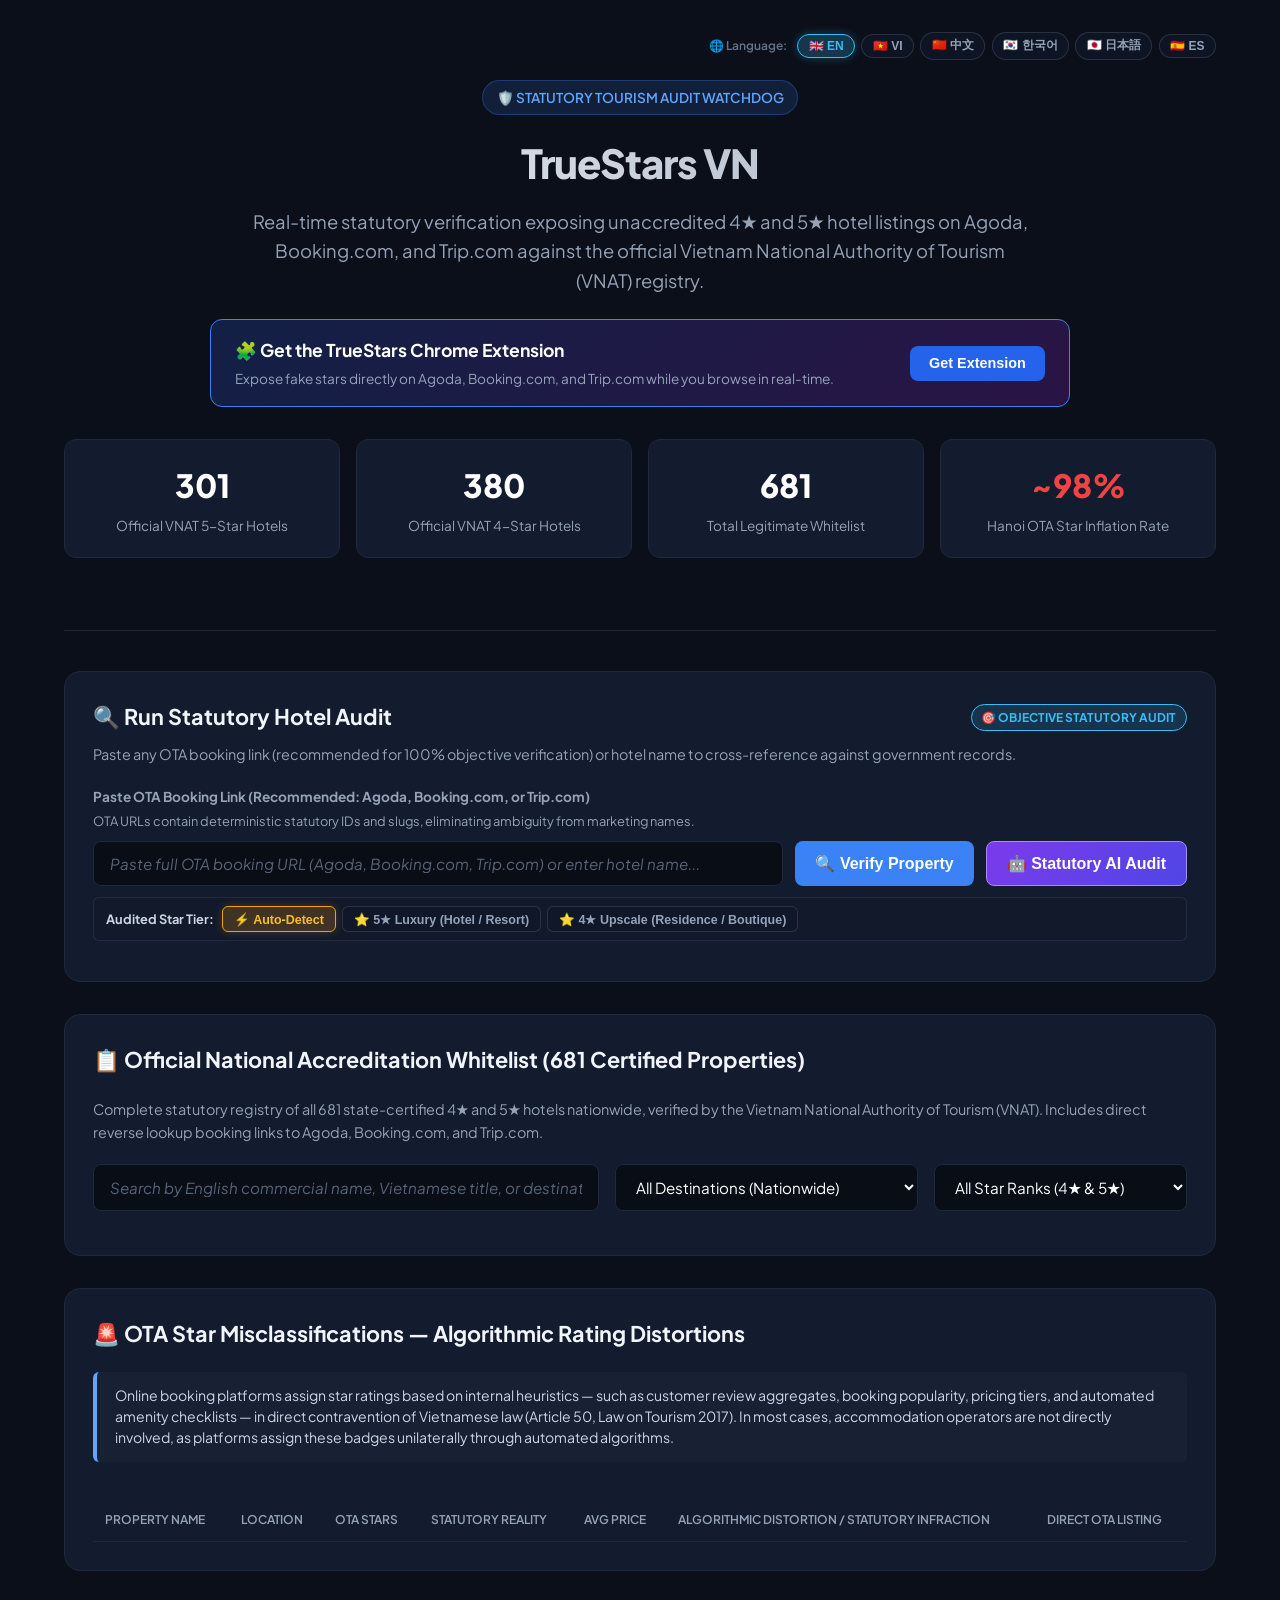
==== commit f00e4c0a: "feat: complete multilingual i18n localization for AI audit, results, and buttons across 6 languages" ====
--- a/public/index.html
+++ b/public/index.html
@@ -177,7 +177,7 @@
       padding: 1.75rem;
       display: none;
     }
-    .verdict-CRITICAL, .verdict-BLATANT_HOSTEL_FRAUD {
+    .verdict-CRITICAL {
       background: var(--danger-bg);
       border: 2px solid var(--danger);
     }
@@ -355,6 +355,116 @@
     .btn-action-refund:hover {
       background: #059669;
       border-color: #34d399;
+    }
+
+    /* Prominent 100% Refund Banner */
+    .refund-banner-card {
+      background: linear-gradient(135deg, rgba(225, 29, 72, 0.22) 0%, rgba(159, 18, 57, 0.42) 100%);
+      border: 2px solid #f43f5e;
+      border-radius: 12px;
+      padding: 1.25rem 1.4rem;
+      box-shadow: 0 0 25px rgba(244, 63, 94, 0.28);
+      display: flex;
+      justify-content: space-between;
+      align-items: center;
+      gap: 1.25rem;
+      flex-wrap: wrap;
+      position: relative;
+      overflow: hidden;
+      animation: refundPulseGlow 3s infinite ease-in-out;
+    }
+    @keyframes refundPulseGlow {
+      0%, 100% { box-shadow: 0 0 20px rgba(244, 63, 94, 0.25); }
+      50% { box-shadow: 0 0 35px rgba(244, 63, 94, 0.45); }
+    }
+    .refund-banner-card.inflation-mode {
+      background: linear-gradient(135deg, rgba(217, 119, 6, 0.22) 0%, rgba(180, 83, 9, 0.42) 100%);
+      border-color: #f59e0b;
+      box-shadow: 0 0 25px rgba(245, 158, 11, 0.28);
+      animation: refundPulseGlowAmber 3s infinite ease-in-out;
+    }
+    @keyframes refundPulseGlowAmber {
+      0%, 100% { box-shadow: 0 0 20px rgba(245, 158, 11, 0.25); }
+      50% { box-shadow: 0 0 35px rgba(245, 158, 11, 0.45); }
+    }
+    .refund-banner-left {
+      flex: 1;
+      min-width: 280px;
+    }
+    .refund-banner-badge {
+      display: inline-flex;
+      align-items: center;
+      gap: 0.4rem;
+      background: rgba(225, 29, 72, 0.35);
+      border: 1px solid #f43f5e;
+      color: #fecdd3;
+      padding: 0.25rem 0.65rem;
+      border-radius: 9999px;
+      font-size: 0.74rem;
+      font-weight: 800;
+      letter-spacing: 0.6px;
+      text-transform: uppercase;
+      margin-bottom: 0.45rem;
+    }
+    .refund-banner-card.inflation-mode .refund-banner-badge {
+      background: rgba(217, 119, 6, 0.35);
+      border-color: #f59e0b;
+      color: #fde68a;
+    }
+    .refund-pulse-icon {
+      animation: pulse 1.5s infinite;
+      display: inline-block;
+    }
+    .refund-banner-title {
+      font-size: 1.35rem;
+      font-weight: 900;
+      color: #ffffff;
+      letter-spacing: 0.4px;
+      margin: 0 0 0.4rem 0;
+      line-height: 1.25;
+      text-shadow: 0 2px 10px rgba(0,0,0,0.6);
+    }
+    .refund-banner-desc {
+      font-size: 0.88rem;
+      color: #ffe4e6;
+      line-height: 1.55;
+      margin: 0;
+    }
+    .refund-banner-card.inflation-mode .refund-banner-desc {
+      color: #fef3c7;
+    }
+    .refund-banner-right {
+      display: flex;
+      flex-direction: column;
+      align-items: flex-end;
+      gap: 0.45rem;
+    }
+    .btn-claim-refund {
+      background: linear-gradient(135deg, #059669 0%, #10b981 100%);
+      color: #ffffff;
+      border: 1px solid #34d399;
+      border-radius: 8px;
+      padding: 0.85rem 1.6rem;
+      font-size: 0.98rem;
+      font-weight: 800;
+      cursor: pointer;
+      box-shadow: 0 4px 16px rgba(16, 185, 129, 0.45);
+      transition: all 0.2s ease;
+      display: inline-flex;
+      align-items: center;
+      gap: 0.5rem;
+      white-space: nowrap;
+    }
+    .btn-claim-refund:hover {
+      background: linear-gradient(135deg, #047857 0%, #059669 100%);
+      transform: translateY(-2px);
+      box-shadow: 0 6px 20px rgba(16, 185, 129, 0.65);
+    }
+    .refund-banner-note {
+      font-size: 0.74rem;
+      color: #94a3b8;
+      font-weight: 600;
+      text-align: right;
     }
 
     /* Outbound OTA Deep Links */
@@ -647,16 +757,37 @@
           </div>
         </div>
 
+        <!-- PROMINENT 100% REFUND ELIGIBILITY BANNER -->
+        <div id="refund-banner-box" style="display: none; margin-bottom: 1.25rem;">
+          <div id="refund-banner-inner" class="refund-banner-card">
+            <div class="refund-banner-left">
+              <div class="refund-banner-badge" id="refund-banner-badge">
+                <span class="refund-pulse-icon">💰</span>
+                <span id="refund-banner-tag" data-i18n="refund_banner_tag">STATUTORY REFUND ELIGIBILITY</span>
+              </div>
+              <h3 id="refund-banner-headline" class="refund-banner-title">
+                ELIGIBLE FOR 100% FULL REFUND FROM AGODA
+              </h3>
+              <p id="refund-banner-desc" class="refund-banner-desc">
+                This property possesses 0★ statutory accreditation. Advertising unaccredited luxury stars violates Article 50 of Vietnam's Law on Tourism 2017 & Consumer Protection Law 2023. You are legally entitled to cancel penalty-free and demand an immediate 100% full refund from Agoda.
+              </p>
+            </div>
+            <div class="refund-banner-right">
+              <button class="btn-claim-refund" onclick="openRefundDemandModal()">
+                <span>💰</span> <span id="refund-banner-btn-text" data-i18n="refund_banner_btn">Claim 100% Refund ↗</span>
+              </button>
+              <div class="refund-banner-note" id="refund-banner-note" data-i18n="refund_banner_note">
+                Decree 85/2021/NĐ-CP • Chargeback Guaranteed
+              </div>
+            </div>
+          </div>
+        </div>
+
         <!-- Summary -->
         <div style="background: rgba(0,0,0,0.3); padding: 1.25rem; border-radius: 8px; margin-bottom: 1.25rem;">
           <p id="verdict-summary" style="font-size: 0.95rem; font-weight: 500;"></p>
         </div>
 
-        <!-- Automated Facility Screening Banner (TCVN 4391:2015) -->
-        <div id="verdict-facility-banner" style="display: none; padding: 0.75rem 1rem; border-radius: 8px; margin-bottom: 1.25rem; font-size: 0.86rem; align-items: center; justify-content: space-between; flex-wrap: wrap; gap: 0.5rem;">
-          <div id="verdict-facility-text"></div>
-          <span id="verdict-facility-badge" style="padding: 0.25rem 0.65rem; border-radius: 4px; font-weight: 700; font-size: 0.75rem;"></span>
-        </div>
 
         <!-- INLINE AUTONOMOUS AI AUDIT DOSSIER -->
         <div id="inline-ai-dossier" style="display: none; background: rgba(124, 58, 237, 0.08); border: 1px solid #7c3aed; border-radius: 12px; padding: 1.5rem; margin-bottom: 1.5rem;">
@@ -665,8 +796,8 @@
             <div style="display: flex; align-items: center; gap: 0.6rem;">
               <span style="font-size: 1.6rem;">🤖</span>
               <div>
-                <strong style="font-size: 1.15rem; color: #fff;">TrueStars Statutory AI Engine</strong>
-                <div style="font-size: 0.78rem; color: #a78bfa;">Autonomous Rebrand Investigation & Official Registry Cross-Examination</div>
+                <strong id="inline-ai-title" style="font-size: 1.15rem; color: #fff;" data-i18n="ai_engine_name">TrueStars Statutory AI Engine</strong>
+                <div id="inline-ai-subtitle" style="font-size: 0.78rem; color: #a78bfa;" data-i18n="ai_dossier_subtitle">Autonomous Rebrand Investigation & Official Registry Cross-Examination</div>
               </div>
             </div>
             <div id="inline-ai-badge" style="display: none; padding: 0.4rem 0.9rem; border-radius: 6px; font-weight: 800; font-size: 0.85rem;"></div>
@@ -676,20 +807,20 @@
           <div id="ai-progress-terminal" style="background: rgba(15, 23, 42, 0.85); border: 1px solid rgba(124, 58, 237, 0.4); border-radius: 8px; padding: 1.15rem; margin-bottom: 1rem;">
             <div style="display: flex; align-items: center; gap: 0.6rem; margin-bottom: 0.85rem;">
               <span id="ai-live-spinner" class="pulse-dot" style="display: inline-block; width: 10px; height: 10px; border-radius: 50%; background: #a78bfa;"></span>
-              <span id="ai-live-status-title" style="font-weight: 700; color: #c4b5fd; font-size: 0.92rem;">Autonomous AI Statutory Inspection in Progress...</span>
+              <span id="ai-live-status-title" style="font-weight: 700; color: #c4b5fd; font-size: 0.92rem;" data-i18n="ai_terminal_title">Autonomous AI Statutory Inspection in Progress...</span>
             </div>
             <div style="display: flex; flex-direction: column; gap: 0.65rem;">
               <div id="ai-step-1" style="display: flex; align-items: center; gap: 0.65rem; font-size: 0.88rem; color: #94a3b8; transition: all 0.3s ease;">
                 <span id="ai-step-1-icon">⏳</span>
-                <span id="ai-step-1-text">AI is checking the property listing & aggregator marketing claims...</span>
+                <span id="ai-step-1-text" data-i18n="ai_step1_text">AI is checking the property listing & aggregator marketing claims...</span>
               </div>
               <div id="ai-step-2" style="display: flex; align-items: center; gap: 0.65rem; font-size: 0.88rem; color: #94a3b8; transition: all 0.3s ease;">
                 <span id="ai-step-2-icon">⏳</span>
-                <span id="ai-step-2-text">AI is gathering information & official VNAT statutory accreditation records...</span>
+                <span id="ai-step-2-text" data-i18n="ai_step2_text">AI is gathering information & official VNAT statutory accreditation records...</span>
               </div>
               <div id="ai-step-3" style="display: flex; align-items: center; gap: 0.65rem; font-size: 0.88rem; color: #94a3b8; transition: all 0.3s ease;">
                 <span id="ai-step-3-icon">⏳</span>
-                <span id="ai-step-3-text">AI is evaluating statutory compliance under Vietnam Law on Tourism 2017 & TCVN 4391:2015...</span>
+                <span id="ai-step-3-text" data-i18n="ai_step3_text">AI is evaluating statutory compliance under Vietnam Law on Tourism 2017 & TCVN 4391:2015...</span>
               </div>
             </div>
           </div>
@@ -699,7 +830,7 @@
             <div style="background: rgba(15, 23, 42, 0.95); border: 1px solid #3b82f6; border-radius: 10px; padding: 1.25rem; margin-bottom: 1rem;">
               <div style="display: flex; justify-content: space-between; align-items: center; margin-bottom: 0.85rem; flex-wrap: wrap; gap: 0.5rem; border-bottom: 1px solid rgba(59, 130, 246, 0.25); padding-bottom: 0.65rem;">
                 <strong style="color: #60a5fa; font-size: 1.05rem; display: flex; align-items: center; gap: 0.5rem;">
-                  <span>📋</span> Concise Summary of Findings
+                  <span>📋</span> <span id="ai-findings-heading-text" data-i18n="ai_findings_heading">Concise Summary of Findings</span>
                 </strong>
                 <span id="ai-findings-confidence" style="font-size: 0.78rem; background: rgba(59, 130, 246, 0.2); color: #93c5fd; padding: 0.25rem 0.65rem; border-radius: 4px; font-weight: 700;"></span>
               </div>
@@ -717,7 +848,7 @@
 
             <!-- Modal Trigger Button -->
             <div style="text-align: right; margin-top: 0.75rem;">
-              <button class="btn-action-outline" style="font-size: 0.82rem; padding: 0.4rem 0.95rem; width: auto; display: inline-flex;" onclick="openAiModalDirectly()">📋 View Full Statutory Dossier Modal</button>
+              <button id="btn-view-full-dossier" class="btn-action-outline" style="font-size: 0.82rem; padding: 0.4rem 0.95rem; width: auto; display: inline-flex;" onclick="openAiModalDirectly()" data-i18n="btn_view_full_dossier">📋 View Full Statutory Dossier Modal</button>
             </div>
           </div>
         </div>
@@ -732,13 +863,10 @@
           </div>
         </div>
 
-        <!-- FORM LETTER GENERATOR BUTTONS (For Violations) -->
-        <div id="action-buttons-row" class="action-buttons-row">
-          <button class="btn-action-outline" onclick="openPlatformNoticeModal()">
-            <span>📝 Generate Platform Cease & Desist Notice</span>
-          </button>
-          <button class="btn-action-outline btn-action-refund" onclick="openRefundDemandModal()">
-            <span>💰 Generate Traveler Refund Demand Letter</span>
+        <!-- FORM LETTER GENERATOR BUTTON (For Violations) -->
+        <div id="action-buttons-row" class="action-buttons-row" style="grid-template-columns: 1fr;">
+          <button class="btn-action-outline btn-action-refund" onclick="openRefundDemandModal()" style="font-size: 1.05rem; padding: 1rem 1.5rem; justify-content: center;">
+            <span data-i18n="btn_copy_refund">💰 Generate Traveler Refund Demand Letter</span>
           </button>
         </div>
 
@@ -830,23 +958,7 @@
     </div>
   </div>
 
-  <!-- MODAL 1: Platform Cease & Desist Takedown Notice -->
-  <div id="platform-notice-modal" class="modal-overlay">
-    <div class="modal-content">
-      <button class="modal-close" onclick="closeModal('platform-notice-modal')">&times;</button>
-      <h2 style="font-size: 1.35rem; margin-bottom: 0.35rem;">📝 Formal Platform Cease & Desist Notice</h2>
-      <p style="color: var(--text-muted); font-size: 0.85rem;">
-        Pre-formatted legal notice citing Article 9 Clause 8 Law on Tourism 2017 and Decree 85/2021/NĐ-CP, ready to send to the platform's legal and compliance team.
-      </p>
-
-      <div id="platform-notice-text" class="letter-preview"></div>
-
-      <div style="display: flex; justify-content: space-between; align-items: center;">
-        <button id="btn-copy-platform-notice" class="btn-submit" style="width: auto; padding: 0.75rem 1.5rem;" onclick="copyPlatformNotice()">📋 Copy Notice to Clipboard</button>
-        <span id="platform-copy-toast" style="color: #34d399; font-size: 0.85rem; display: none;">✓ Copied to clipboard!</span>
-      </div>
-    </div>
-  </div>
+
 
   <!-- MODAL 2: Traveler Refund Demand Letter -->
   <div id="refund-modal" class="modal-overlay">
@@ -915,58 +1027,58 @@
       <button class="modal-close" onclick="closeModal('ai-modal')">&times;</button>
       <div style="display: flex; align-items: center; gap: 0.5rem; margin-bottom: 0.35rem;">
         <span style="font-size: 1.5rem;">🤖</span>
-        <h2 style="font-size: 1.35rem; margin: 0;">Autonomous AI Verification Dossier</h2>
+        <h2 id="ai-modal-title" style="font-size: 1.35rem; margin: 0;" data-i18n="ai_modal_title">Autonomous AI Verification Dossier</h2>
       </div>
-      <div style="font-size: 0.82rem; color: #94a3b8; margin-bottom: 1.25rem;">
+      <div id="ai-modal-subtitle" style="font-size: 0.82rem; color: #94a3b8; margin-bottom: 1.25rem;" data-i18n="ai_modal_subtitle">
         Powered by <strong style="color: #a78bfa;">TrueStars Statutory AI Engine</strong> • Direct Cross-Examination of Official State Registers
       </div>
 
       <div style="background: #090d16; border: 1px solid var(--card-border); border-radius: 10px; padding: 1.25rem; margin-bottom: 1.25rem;">
         <div style="display: flex; justify-content: space-between; align-items: center; margin-bottom: 0.75rem; flex-wrap: wrap; gap: 0.5rem;">
           <div>
-            <div style="font-size: 0.8rem; color: #94a3b8; text-transform: uppercase; font-weight: 700;">Audited Property</div>
+            <div id="ai-modal-prop-label" style="font-size: 0.8rem; color: #94a3b8; text-transform: uppercase; font-weight: 700;" data-i18n="ai_modal_property_label">Audited Property</div>
             <div id="ai-modal-hotel-name" style="font-size: 1.2rem; font-weight: 800; color: #fff;"></div>
           </div>
           <div id="ai-modal-verdict-badge" style="padding: 0.35rem 0.85rem; border-radius: 6px; font-weight: 800; font-size: 0.85rem;"></div>
         </div>
         <div style="display: grid; grid-template-columns: 1fr 1fr; gap: 0.75rem; font-size: 0.82rem; color: #94a3b8;">
-          <div>Location: <strong id="ai-modal-location" style="color: #e2e8f0;"></strong></div>
-          <div>Confidence: <strong id="ai-modal-confidence" style="color: #38bdf8;"></strong></div>
-          <div>Logged At: <strong id="ai-modal-timestamp" style="color: #e2e8f0;"></strong></div>
-          <div>Precedence: <strong style="color: #34d399;">VNAT Statutory Whitelist (681)</strong></div>
+          <div><span id="ai-modal-loc-label" data-i18n="ai_modal_location_label">Location:</span> <strong id="ai-modal-location" style="color: #e2e8f0;"></strong></div>
+          <div><span id="ai-modal-conf-label" data-i18n="ai_modal_confidence_label">Confidence:</span> <strong id="ai-modal-confidence" style="color: #38bdf8;"></strong></div>
+          <div><span id="ai-modal-log-label" data-i18n="ai_modal_logged_label">Logged At:</span> <strong id="ai-modal-timestamp" style="color: #e2e8f0;"></strong></div>
+          <div><span id="ai-modal-prec-label" data-i18n="ai_modal_precedence_label">Precedence:</span> <strong id="ai-modal-precedence-val" style="color: #34d399;" data-i18n="ai_modal_precedence_val">VNAT Statutory Whitelist (681)</strong></div>
         </div>
       </div>
 
       <!-- Risk Advisory -->
       <div style="background: rgba(225, 29, 72, 0.1); border-left: 4px solid #f43f5e; padding: 1rem; border-radius: 0 8px 8px 0; margin-bottom: 1rem;">
-        <div style="font-weight: 800; color: #fb7185; font-size: 0.85rem; margin-bottom: 0.25rem;">TRAVELER RISK ADVISORY</div>
+        <div id="ai-modal-risk-title" style="font-weight: 800; color: #fb7185; font-size: 0.85rem; margin-bottom: 0.25rem;" data-i18n="ai_modal_risk_title">TRAVELER RISK ADVISORY</div>
         <div id="ai-modal-risk" style="font-size: 0.88rem; color: #ffe4e6; line-height: 1.5;"></div>
       </div>
 
       <!-- Statutory Infractions -->
       <div style="margin-bottom: 1rem;">
-        <div style="font-size: 0.82rem; font-weight: 800; color: #60a5fa; text-transform: uppercase; margin-bottom: 0.5rem;">Statutory Infractions Under Vietnamese Law:</div>
+        <div id="ai-modal-infractions-title" style="font-size: 0.82rem; font-weight: 800; color: #60a5fa; text-transform: uppercase; margin-bottom: 0.5rem;" data-i18n="ai_modal_infractions_title">Statutory Infractions Under Vietnamese Law:</div>
         <div id="ai-modal-infractions" style="display: flex; flex-direction: column; gap: 0.5rem;"></div>
       </div>
 
       <!-- TCVN Deficiencies -->
       <div style="margin-bottom: 1rem;">
-        <div style="font-size: 0.82rem; font-weight: 800; color: #f59e0b; text-transform: uppercase; margin-bottom: 0.5rem;">Physical Standard Deficiencies (TCVN 4391:2015):</div>
+        <div id="ai-modal-deficiencies-title" style="font-size: 0.82rem; font-weight: 800; color: #f59e0b; text-transform: uppercase; margin-bottom: 0.5rem;" data-i18n="ai_modal_deficiencies_title">Physical Standard Deficiencies (TCVN 4391:2015):</div>
         <div id="ai-modal-deficiencies" style="display: flex; flex-direction: column; gap: 0.5rem;"></div>
       </div>
 
       <!-- Legal Reasoning -->
       <div style="background: #070a12; border: 1px solid #334155; border-radius: 8px; padding: 1rem; margin-bottom: 1.25rem;">
-        <div style="font-size: 0.8rem; font-weight: 800; color: #94a3b8; text-transform: uppercase; margin-bottom: 0.4rem;">Model Technical & Legal Reasoning:</div>
+        <div id="ai-modal-reasoning-title" style="font-size: 0.8rem; font-weight: 800; color: #94a3b8; text-transform: uppercase; margin-bottom: 0.4rem;" data-i18n="ai_modal_reasoning_title">Model Technical & Legal Reasoning:</div>
         <div id="ai-modal-reasoning" style="font-size: 0.85rem; color: #cbd5e1; line-height: 1.6;"></div>
       </div>
 
       <!-- Precedence Alert -->
-      <div style="font-size: 0.78rem; color: #94a3b8; background: rgba(0,0,0,0.3); padding: 0.75rem 1rem; border-radius: 6px; margin-bottom: 1.25rem;">
+      <div id="ai-modal-precedence-rule" style="font-size: 0.78rem; color: #94a3b8; background: rgba(0,0,0,0.3); padding: 0.75rem 1rem; border-radius: 6px; margin-bottom: 1.25rem;" data-i18n="ai_modal_precedence_rule">
         ⚖️ <strong>Legal Rule of Precedence:</strong> Vietnam's Law on Tourism 2017 (Article 50) grants exclusive authority over 4★/5★ ratings to VNAT. If this establishment is officially accredited by VNAT, official state certification takes absolute precedence over any algorithmic or AI analysis.
       </div>
 
-      <button class="btn-submit" onclick="closeModal('ai-modal')">Close Audit Dossier</button>
+      <button id="ai-modal-close-btn" class="btn-submit" onclick="closeModal('ai-modal')" data-i18n="ai_modal_close_btn">Close Audit Dossier</button>
     </div>
   </div>
 
@@ -986,9 +1098,9 @@
         ota: "Agoda",
         claimed: 5,
         price: "$12 / night",
-        details: "Offers 8-bed female & mixed dorms; narrow tube house with zero luxury amenities.",
-        heuristic_reason: "Platform algorithm assigned 5★ based on high review volume & popularity, despite operating shared bunk beds.",
-        violation: "Article 9 Clause 8, Law on Tourism 2017 & TCVN 4391:2015",
+        details: "Budget guest lodging; narrow tube house with zero luxury amenities.",
+        heuristic_reason: "Platform algorithm assigned 5★ based on high review volume & popularity without statutory accreditation.",
+        violation: "Article 9 Clause 8, Law on Tourism 2017",
         ota_links: {
           agoda: "https://www.agoda.com/partners/partnersearch.aspx?cid=1924567&hl=en-us&pcs=1&text=Hanoi+Old+Quarter+Backpacker+Oasis",
           booking: "https://www.booking.com/searchresults.html?ss=Hanoi+Old+Quarter+Backpacker+Oasis&aid=8092145",
@@ -1001,8 +1113,8 @@
         ota: "Agoda",
         claimed: 4,
         price: "$9 / night",
-        details: "Capsule bunk beds, shared common bathroom; platform heuristics assigned 4-star tier.",
-        heuristic_reason: "Platform automated amenity checklist misattributed capsule pods as private rooms, granting 4★ badge.",
+        details: "Budget capsule pods, shared common bathroom; unaccredited lodging.",
+        heuristic_reason: "Platform automated amenity checklist misattributed budget pods as accredited private rooms, granting 4★ badge.",
         violation: "Article 9 Clause 8, Law on Tourism 2017",
         ota_links: {
           agoda: "https://www.agoda.com/partners/partnersearch.aspx?cid=1924567&hl=en-us&pcs=1&text=Da+Nang+Backpacker+Surf+Pods",
@@ -1129,108 +1241,80 @@
       currentAudit = matcher.classify({
         name: hotelName,
         claimedStars: selectedClaimedStars, // 0 = Auto-detect by engine, or 4 / 5 from pills
-        hasDorm: false,  // Evaluated automatically by engine via detectDormitoryFacility
         otaPlatform: parsed.platform,
         province: parsed.city,
         originalUrl: parsed.originalUrl || "",
         otaId: parsed.otaId || "",
         otaSlug: parsed.otaSlug || ""
       });
+      currentAudit.parsed = parsed;
 
       renderAuditResult(currentAudit, parsed);
     }
 
-    function renderAuditResult(r, parsed) {
-      const box = document.getElementById('verdict-box');
-      box.style.display = 'block';
-
-      // Verdict styling
-      const badge = document.getElementById('verdict-badge');
-      const officialCard = document.getElementById('reality-official-card');
-      const officialLabel = document.getElementById('reality-official-label');
-      const dict = (typeof I18N !== 'undefined' && I18N[currentLang]) ? I18N[currentLang] : ((typeof I18N !== 'undefined' && I18N['en']) || {});
+    function getLocalizedSummary(r, lang = currentLang) {
+      if (!r) return "";
+      const dict = (typeof I18N !== 'undefined' && I18N[lang]) ? I18N[lang] : ((typeof I18N !== 'undefined' && I18N['en']) || {});
+      const claimed = r.claimed_stars || 5;
+      const official = r.official_stars || 0;
+      const diff = Math.max(1, claimed - official);
+      const platform = r.ota_platform || "OTA Platform";
+      const otaId = r.ota_id ? `Hotel ID #${r.ota_id}` : (r.ota_slug || "unlinked listing");
+      const cert = r.matched_hotel ? (r.matched_hotel.item_id || r.matched_hotel.decision_code || 'AUTH') : 'AUTH';
+      const name = r.matched_hotel ? r.matched_hotel.name : (r.property_name || 'Property');
 
       if (!r.is_violation) {
-        badge.style.background = '#059669';
-        badge.style.color = '#fff';
-        badge.textContent = dict.verdict_verified || '🟢 VERIFIED LEGITIMATE';
-        officialLabel.style.color = '#10b981';
-        document.getElementById('verdict-official-stars').innerHTML = `<span style="color:#34d399;">${'★'.repeat(r.official_stars)} (${r.official_stars}★)</span>`;
-        document.getElementById('verdict-official-sub').textContent = `VNAT Certificate #${r.matched_hotel ? r.matched_hotel.item_id : 'AUTH'}`;
-      } else if (r.verdict === 'BLATANT_HOSTEL_FRAUD') {
-        badge.style.background = '#7f1d1d';
-        badge.style.color = '#fca5a5';
-        badge.textContent = dict.verdict_fake_hostel || '🚨 FAKE 5★ (BACKPACKER HOSTEL)';
-        officialLabel.style.color = '#ef4444';
-        document.getElementById('verdict-official-stars').innerHTML = '<span style="color:#ef4444;">❌ 0★ (Disqualified Hostel)</span>';
-        document.getElementById('verdict-official-sub').textContent = 'Sells Bunk / Dormitory Beds';
+        return (dict.summary_verified || "Verified Legitimate: This property's identity is authenticated against official VNAT {stars}-Star Accreditation #{cert} (\"{name}\").")
+          .replace('{stars}', official)
+          .replace('{cert}', cert)
+          .replace('{name}', name);
       } else if (r.verdict === 'STAR_INFLATION') {
-        badge.style.background = '#d97706';
-        badge.style.color = '#fff';
-        badge.textContent = dict.verdict_star_inflation || '🟡 STAR INFLATION';
-        officialLabel.style.color = '#f59e0b';
-        document.getElementById('verdict-official-stars').innerHTML = `<span style="color:#f59e0b;">${'★'.repeat(r.official_stars)} (${r.official_stars}★)</span>`;
-        document.getElementById('verdict-official-sub').textContent = `Accredited for only ${r.official_stars}★ (+${r.claimed_stars - r.official_stars}★ Inflated)`;
+        return (dict.summary_star_inflation || "Statutory Star Inflation: This property's identity maps to VNAT Accreditation #{cert}, which is officially certified for only {official} Stars, but marketed on {platform} as {claimed} Stars (+{diff}★).")
+          .replace('{cert}', cert)
+          .replace('{official}', official)
+          .replace('{platform}', platform)
+          .replace('{claimed}', claimed)
+          .replace('{diff}', diff);
       } else {
-        badge.style.background = '#e11d48';
-        badge.style.color = '#fff';
-        badge.textContent = (r.claimed_stars === 4 ? `${dict.verdict_unaccredited || '🔴 UNACCREDITED HOTEL'} (4★)` : (dict.verdict_unaccredited || '🔴 UNACCREDITED HOTEL'));
-        officialLabel.style.color = '#ef4444';
-        document.getElementById('verdict-official-stars').innerHTML = '<span style="color:#ef4444;">❌ 0★ (Unaccredited)</span>';
-        document.getElementById('verdict-official-sub').textContent = 'Missing from National Registry';
-      }
-
-      document.getElementById('verdict-platform-tag').textContent = r.ota_platform;
-      document.getElementById('verdict-prop-name').textContent = r.property_name;
-      document.getElementById('verdict-location').textContent = parsed.city ? `Location: ${parsed.city}, Vietnam` : 'Location: Vietnam';
-      document.getElementById('verdict-claimed-stars').textContent = `${'★'.repeat(r.claimed_stars)} (${r.claimed_stars}★)`;
-      document.getElementById('verdict-claimed-sub').textContent = `Displayed on ${r.ota_platform}`;
-      document.getElementById('verdict-summary').textContent = r.summary;
-
-      // Automated Facility Inspection Banner (TCVN 4391:2015)
-      const facBanner = document.getElementById('verdict-facility-banner');
-      const facText = document.getElementById('verdict-facility-text');
-      const facBadge = document.getElementById('verdict-facility-badge');
-      if (facBanner && facText && facBadge) {
-        facBanner.style.display = 'flex';
-        if (r.has_dorm) {
-          facBanner.style.background = 'rgba(225, 29, 72, 0.15)';
-          facBanner.style.border = '1px solid #f43f5e';
-          facBanner.style.color = '#ffe4e6';
-          facText.innerHTML = '🚨 <strong>Automated Facility Screening (TCVN 4391:2015):</strong> <span style="color:#f87171;font-weight:700;">Disqualified</span> — Shared dormitory / bunk bed facilities detected in property listing. Under TCVN 4391:2015, luxury 4★ and 5★ hotels must provide 100% private guest rooms.';
-          facBadge.style.background = '#e11d48';
-          facBadge.style.color = '#fff';
-          facBadge.textContent = 'DISQUALIFIED';
+        if (r.original_url) {
+          return (dict.summary_unaccredited_url || "Exhaustive Identity Verification: Out of all 681 statutory 4★ and 5★ hotel accreditations issued by VNAT nationwide, this {platform} property ({ota_id}) does NOT match any accredited certificate. Displaying {claimed} stars violates Article 9, Clause 8 of Vietnam's Law on Tourism 2017.")
+            .replace('{platform}', platform)
+            .replace('{ota_id}', otaId)
+            .replace('{claimed}', claimed);
         } else {
-          facBanner.style.background = 'rgba(16, 185, 129, 0.1)';
-          facBanner.style.border = '1px solid rgba(16, 185, 129, 0.3)';
-          facBanner.style.color = '#d1fae5';
-          facText.innerHTML = '✓ <strong>Automated Facility Screening (TCVN 4391:2015):</strong> <span style="color:#34d399;font-weight:700;">Passed</span> — No shared dormitory or bunk bed facilities detected. Meets private luxury accommodation standards.';
-          facBadge.style.background = 'rgba(16, 185, 129, 0.2)';
-          facBadge.style.color = '#34d399';
-          facBadge.textContent = 'PASSED';
+          return (dict.summary_unaccredited_text || "Commercial property claims {claimed} stars on {platform} but was NOT found in the direct VNAT National Accreditation Registry under this exact title. Run AI Rebrand Investigation to determine if it is an officially accredited hotel operating under an international management contract / commercial rebrand (e.g. Marriott, Meliá), or a truly unaccredited listing.")
+            .replace('{platform}', platform)
+            .replace('{claimed}', claimed);
         }
       }
-
-      // 1. Render Outbound Deep Links with Affiliate Tags
+    }
+
+    function renderLocalizedOtaLinks(r, lang = currentLang) {
       const linksContainer = document.getElementById('verdict-ota-links');
-      if (r.ota_links) {
-        linksContainer.innerHTML = `
-          <a href="${r.ota_links.agoda.url}" target="_blank" rel="noopener noreferrer" class="btn-ota-link btn-ota-agoda">${r.ota_links.agoda.badge}</a>
-          <a href="${r.ota_links.booking.url}" target="_blank" rel="noopener noreferrer" class="btn-ota-link btn-ota-booking">${r.ota_links.booking.badge}</a>
-          <a href="${r.ota_links.trip.url}" target="_blank" rel="noopener noreferrer" class="btn-ota-link btn-ota-trip">${r.ota_links.trip.badge}</a>
-          <a href="${r.ota_links.google_maps.url}" target="_blank" rel="noopener noreferrer" class="btn-ota-link btn-ota-maps">${r.ota_links.google_maps.badge}</a>
-        `;
-      }
-
-      // 2. Render AI Verification / Rebrand Investigation State
+      if (!linksContainer || !r || !r.ota_links) return;
+      const dict = (typeof I18N !== 'undefined' && I18N[lang]) ? I18N[lang] : ((typeof I18N !== 'undefined' && I18N['en']) || {});
+      const agodaLabel = dict.btn_view_agoda || "View on Agoda ↗";
+      const bookingLabel = dict.btn_view_booking || "View on Booking.com ↗";
+      const tripLabel = dict.btn_view_trip || "View on Trip.com ↗";
+      const mapsLabel = dict.btn_view_maps || "Google Maps ↗";
+
+      linksContainer.innerHTML = `
+        <a href="${r.ota_links.agoda.url}" target="_blank" rel="noopener noreferrer" class="btn-ota-link btn-ota-agoda">${agodaLabel}</a>
+        <a href="${r.ota_links.booking.url}" target="_blank" rel="noopener noreferrer" class="btn-ota-link btn-ota-booking">${bookingLabel}</a>
+        <a href="${r.ota_links.trip.url}" target="_blank" rel="noopener noreferrer" class="btn-ota-link btn-ota-trip">${tripLabel}</a>
+        <a href="${r.ota_links.google_maps.url}" target="_blank" rel="noopener noreferrer" class="btn-ota-link btn-ota-maps">${mapsLabel}</a>
+      `;
+    }
+
+    function updateAiButtonsDisplay(r, lang = currentLang) {
       const aiBtn = document.getElementById('btn-ai-verify');
       const directAiBtn = document.getElementById('btn-run-ai-direct');
       const aiHint = document.getElementById('ai-verify-hint');
-      const logEntry = aiLog[r.ai_verification_key];
+      const dict = (typeof I18N !== 'undefined' && I18N[lang]) ? I18N[lang] : ((typeof I18N !== 'undefined' && I18N['en']) || {});
+
+      if (!r) return;
 
       if (r.is_verified && !r.is_violation) {
-        // Property is ALREADY verified by statutory registry - NO AI NEEDED!
         if (aiBtn) {
           aiBtn.className = "btn-ai-verify";
           aiBtn.style.background = "rgba(16, 185, 129, 0.2)";
@@ -1238,138 +1322,140 @@
           aiBtn.style.color = "#34d399";
           aiBtn.style.cursor = "default";
           aiBtn.disabled = true;
-          aiBtn.innerHTML = `<span>✓ Officially Verified by VNAT</span>`;
+          aiBtn.innerHTML = `<span>✓ ${dict.ai_btn_verified || 'Officially Verified by VNAT'}</span>`;
         }
         if (aiHint) {
           const cert = r.matched_hotel ? (r.matched_hotel.item_id || r.matched_hotel.decision_code || 'AUTH') : 'AUTH';
-          aiHint.innerHTML = `VNAT Certificate #${cert}<br><span style="color: #34d399;">No AI investigation needed</span>`;
+          aiHint.innerHTML = (dict.ai_hint_verified || "VNAT Certificate #{cert}<br><span style='color: #34d399;'>No AI investigation needed</span>").replace('{cert}', cert);
         }
         if (directAiBtn) {
           directAiBtn.style.opacity = '0.6';
-          directAiBtn.innerHTML = `✓ Statutorily Verified`;
+          directAiBtn.innerHTML = `✓ ${dict.ai_btn_verified_short || 'Statutorily Verified'}`;
           directAiBtn.disabled = true;
         }
         const inlineDossier = document.getElementById('inline-ai-dossier');
         if (inlineDossier) inlineDossier.style.display = 'none';
       } else {
-        // Property is UNKNOWN or UNACCREDITED - This is where AI Rebrand Investigation is needed!
+        const logEntry = window.latestAiAudit || aiLog[r.ai_verification_key];
         if (directAiBtn) {
           directAiBtn.style.opacity = '1';
           directAiBtn.disabled = false;
         }
         if (logEntry) {
-          aiBtn.disabled = false;
-          aiBtn.className = "btn-ai-verify btn-ai-verified";
-          aiBtn.style.background = "";
-          aiBtn.style.border = "";
-          aiBtn.style.color = "";
-          aiBtn.style.cursor = "pointer";
-          const isRebrandFound = logEntry.verdict === 'VERIFIED_COMPLIANT';
-          const badgeText = isRebrandFound ? '🟢 AI Rebrand Found' : '🔴 AI Confirmed Unaccredited';
-          aiBtn.innerHTML = `<span>🤖 ${badgeText} (Click to Re-Audit)</span>`;
-          if (directAiBtn) directAiBtn.innerHTML = `🤖 DeepSeek AI (${badgeText})`;
-          if (aiHint) aiHint.innerHTML = `Model: ${logEntry.model || 'Nous DeepSeek Flash 4.1'}<br>Latency: ${logEntry.latency_sec || '0'}s`;
-          renderInlineAiDossier(logEntry);
+          let badgeLabel = dict.ai_badge_unaccredited_deceptive || '🔴 UNACCREDITED DECEPTIVE';
+          if (logEntry.verdict === 'VERIFIED_COMPLIANT') {
+            badgeLabel = dict.ai_badge_rebrand_verified || '🟢 REBRAND VERIFIED BY AI';
+          } else if (logEntry.verdict === 'PROBABLE_STAR_INFLATION') {
+            badgeLabel = dict.ai_badge_star_inflation || '🟡 PROBABLE STAR INFLATION';
+          } else if (logEntry.verdict === 'AI_SERVICE_UNAVAILABLE') {
+            badgeLabel = dict.ai_badge_unavailable || '⚪ AI AUDIT UNAVAILABLE';
+          }
+
+          if (aiBtn) {
+            aiBtn.disabled = false;
+            aiBtn.className = "btn-ai-verify btn-ai-verified";
+            aiBtn.style.background = "";
+            aiBtn.style.border = "";
+            aiBtn.style.color = "";
+            aiBtn.style.cursor = "pointer";
+            const reauditSuffix = dict.ai_btn_reaudit_suffix || '(Click to Re-Audit)';
+            aiBtn.innerHTML = `<span>🤖 ${badgeLabel} ${reauditSuffix}</span>`;
+          }
+          if (directAiBtn) {
+            directAiBtn.innerHTML = `🤖 ${badgeLabel}`;
+          }
+          if (aiHint) {
+            aiHint.innerHTML = `${dict.ai_engine_name || 'TrueStars Statutory AI Engine'}<br><span style="color: #94a3b8;">${logEntry.latency_sec ? `${logEntry.latency_sec}s` : '0.0s'}</span>`;
+          }
+          renderInlineAiDossier(logEntry, lang);
         } else {
-          aiBtn.disabled = false;
-          aiBtn.className = "btn-ai-verify";
-          aiBtn.style.background = "linear-gradient(135deg, #7c3aed, #4f46e5)";
-          aiBtn.style.border = "1px solid #a78bfa";
-          aiBtn.style.color = "#fff";
-          aiBtn.style.cursor = "pointer";
-          aiBtn.innerHTML = `<span>🤖 Investigate Rebrand with AI</span>`;
-          if (directAiBtn) directAiBtn.innerHTML = `🤖 Investigate Rebrand (AI)`;
+          if (aiBtn) {
+            aiBtn.disabled = false;
+            aiBtn.className = "btn-ai-verify";
+            aiBtn.style.background = "linear-gradient(135deg, #7c3aed, #4f46e5)";
+            aiBtn.style.border = "1px solid #a78bfa";
+            aiBtn.style.color = "#fff";
+            aiBtn.style.cursor = "pointer";
+            aiBtn.innerHTML = `<span>🤖 ${dict.ai_btn_investigate || 'Investigate Rebrand with AI'}</span>`;
+          }
+          if (directAiBtn) {
+            directAiBtn.innerHTML = `🤖 ${dict.ai_btn_investigate_short || 'Investigate Rebrand (AI)'}`;
+          }
           if (aiHint) {
-            aiHint.innerHTML = `<span style="color: #c4b5fd; font-weight: 600;">Unknown in direct registry</span><br>AI checks if operating under rebrand / contract`;
+            aiHint.innerHTML = dict.ai_hint_unknown || `<span style="color: #c4b5fd; font-weight: 600;">Unknown in direct registry</span><br>AI checks if operating under rebrand / contract`;
           }
           const inlineDossier = document.getElementById('inline-ai-dossier');
           if (inlineDossier) inlineDossier.style.display = 'none';
         }
       }
-
-      // 3. Render Demonstration of Infraction vs Compliance Dossier
-      const demoContainer = document.getElementById('law-demo-content');
-      const demoTitleText = document.getElementById('law-demo-title-text');
-      const demoBox = document.getElementById('law-demo-box');
-      const proof = r.law_breaking_proof;
+    }
+
+    function renderAuditResult(r, parsed) {
+      const box = document.getElementById('verdict-box');
+      box.style.display = 'block';
+
+      // Verdict styling
+      const badge = document.getElementById('verdict-badge');
+      const officialCard = document.getElementById('reality-official-card');
+      const officialLabel = document.getElementById('reality-official-label');
+      const dict = (typeof I18N !== 'undefined' && I18N[currentLang]) ? I18N[currentLang] : ((typeof I18N !== 'undefined' && I18N['en']) || {});
 
       if (!r.is_violation) {
-        // Legitimate Dossier
-        demoTitleText.textContent = "🛡️ OFFICIAL STATUTORY COMPLIANCE DOSSIER";
-        demoTitleText.style.color = "#34d399";
-        demoBox.style.borderColor = "#10b981";
-
-        demoContainer.innerHTML = `
-          <div class="proof-item" style="border-left-color: #10b981;">
-            <div class="proof-law" style="color: #34d399;">1. Statutory Monopoly on Star Ratings</div>
-            <div style="color: #94a3b8; font-size: 0.8rem; margin-bottom: 0.25rem;">${proof.statute_monopoly.law}</div>
-            <div class="proof-finding" style="color: #cbd5e1;">${proof.statute_monopoly.analysis}</div>
-          </div>
-
-          <div class="proof-item" style="border-left-color: #10b981;">
-            <div class="proof-law" style="color: #34d399;">2. Official State Accreditation Authentication (Điều 50)</div>
-            <div style="color: #94a3b8; font-size: 0.8rem; margin-bottom: 0.25rem;">${proof.prohibition_clause.law}</div>
-            <div class="proof-quote" style="border-left: 2px solid #10b981; color: #a7f3d0;">"${proof.prohibition_clause.quote}"</div>
-            <div class="proof-finding" style="color: #34d399;">${proof.prohibition_clause.analysis}</div>
-          </div>
-
-          <div class="proof-item" style="border-left-color: #10b981;">
-            <div class="proof-law" style="color: #34d399;">3. Ground Truth Whitelist Authentication</div>
-            <div style="color: #94a3b8; font-size: 0.8rem; margin-bottom: 0.25rem;">Vietnam National Tourism Database: csdl.vietnamtourism.gov.vn</div>
-            <div class="proof-finding" style="color: #cbd5e1;">${proof.ground_truth_evidence.evidence_finding}</div>
-          </div>
-
-          <div class="proof-item" style="border-left-color: #10b981;">
-            <div class="proof-law" style="color: #34d399;">4. Full Statutory Clearance</div>
-            <div style="color: #94a3b8; font-size: 0.8rem; margin-bottom: 0.25rem;">${proof.regulatory_clearance.decree}</div>
-            <div class="proof-finding" style="color: #6ee7b7;">${proof.regulatory_clearance.analysis}</div>
-          </div>
-        `;
-
+        badge.style.background = '#059669';
+        badge.style.color = '#fff';
+        badge.textContent = dict.verdict_verified || '🟢 VERIFIED LEGITIMATE';
+        officialLabel.style.color = '#10b981';
+        document.getElementById('verdict-official-stars').innerHTML = `<span style="color:#34d399;">${'★'.repeat(r.official_stars)} (${r.official_stars}★)</span>`;
+        const cert = r.matched_hotel ? (r.matched_hotel.item_id || 'AUTH') : 'AUTH';
+        document.getElementById('verdict-official-sub').textContent = (dict.vnat_cert_num || 'VNAT Certificate #{cert}').replace('{cert}', cert);
+      } else if (r.verdict === 'STAR_INFLATION') {
+        badge.style.background = '#d97706';
+        badge.style.color = '#fff';
+        badge.textContent = dict.verdict_star_inflation || '🟡 STAR INFLATION';
+        officialLabel.style.color = '#f59e0b';
+        document.getElementById('verdict-official-stars').innerHTML = `<span style="color:#f59e0b;">${'★'.repeat(r.official_stars)} (${r.official_stars}★)</span>`;
+        const diff = r.claimed_stars - r.official_stars;
+        document.getElementById('verdict-official-sub').textContent = (dict.official_sub_inflated || 'Accredited for only {official}★ (+{diff}★ Inflated)')
+          .replace('{official}', r.official_stars)
+          .replace('{diff}', diff);
+      } else {
+        badge.style.background = '#e11d48';
+        badge.style.color = '#fff';
+        badge.textContent = (r.claimed_stars === 4 ? `${dict.verdict_unaccredited || '🔴 UNACCREDITED HOTEL'} (4★)` : (dict.verdict_unaccredited || '🔴 UNACCREDITED HOTEL'));
+        officialLabel.style.color = '#ef4444';
+        document.getElementById('verdict-official-stars').innerHTML = `<span style="color:#ef4444;">${dict.official_stars_unaccredited || '❌ 0★ (Unaccredited)'}</span>`;
+        document.getElementById('verdict-official-sub').textContent = dict.official_sub_missing || 'Missing from National Registry';
+      }
+
+      document.getElementById('verdict-platform-tag').textContent = r.ota_platform;
+      document.getElementById('verdict-prop-name').textContent = r.property_name;
+
+      const cityName = parsed.city || (r.province !== 'Vietnam' ? r.province : '');
+      if (cityName) {
+        document.getElementById('verdict-location').textContent = (dict.location_label || 'Location: {city}, Vietnam').replace('{city}', cityName);
+      } else {
+        document.getElementById('verdict-location').textContent = dict.location_vietnam_only || 'Location: Vietnam';
+      }
+
+      document.getElementById('verdict-claimed-stars').textContent = `${'★'.repeat(r.claimed_stars)} (${r.claimed_stars}★)`;
+      document.getElementById('verdict-claimed-sub').textContent = (dict.displayed_on_platform || 'Displayed on {platform}').replace('{platform}', r.ota_platform);
+      document.getElementById('verdict-summary').textContent = getLocalizedSummary(r, currentLang);
+
+      // 1. Render Outbound Deep Links with Affiliate Tags & Localized Labels
+      renderLocalizedOtaLinks(r, currentLang);
+
+      // 2. Render AI Verification / Rebrand Investigation State
+      updateAiButtonsDisplay(r, currentLang);
+
+      // 3. Render 100% Refund Banner & Demonstration of Law in Active Language
+      updateRefundBanner(r, currentLang);
+      renderDemonstrationOfLaw(r, currentLang);
+
+      if (!r.is_violation) {
         document.getElementById('action-buttons-row').style.display = 'none';
         document.getElementById('compliance-banner').style.display = 'block';
         document.getElementById('verified-alternatives-container').style.display = 'none';
       } else {
-        // Infraction Proof
-        demoTitleText.textContent = "⚖️ DEMONSTRATION OF STATUTORY INFRACTION";
-        demoTitleText.style.color = "#f87171";
-        demoBox.style.borderColor = "#334155";
-
-        demoContainer.innerHTML = `
-          <div class="proof-item">
-            <div class="proof-law">1. Statutory Monopoly on Star Ratings</div>
-            <div style="color: #94a3b8; font-size: 0.8rem; margin-bottom: 0.25rem;">${proof.statute_monopoly.law}</div>
-            <div class="proof-finding">${proof.statute_monopoly.analysis}</div>
-          </div>
-
-          <div class="proof-item">
-            <div class="proof-law">2. Explicit Statutory Prohibition (Điều 9, Khoản 8)</div>
-            <div style="color: #94a3b8; font-size: 0.8rem; margin-bottom: 0.25rem;">${proof.prohibition_clause.law}</div>
-            <div class="proof-quote">"${proof.prohibition_clause.quote}"</div>
-            <div class="proof-finding">${proof.prohibition_clause.analysis}</div>
-          </div>
-
-          <div class="proof-item">
-            <div class="proof-law">3. Ground Truth Evidentiary Proof (The Smoking Gun)</div>
-            <div style="color: #94a3b8; font-size: 0.8rem; margin-bottom: 0.25rem;">Vietnam National Tourism Database: csdl.vietnamtourism.gov.vn</div>
-            <div class="proof-finding">${proof.ground_truth_evidence.evidence_finding}</div>
-          </div>
-
-          ${proof.facility_standards ? `
-            <div class="proof-item">
-              <div class="proof-law">4. National Facility Standards (TCVN 4391:2015)</div>
-              <div style="color: #94a3b8; font-size: 0.8rem; margin-bottom: 0.25rem;">${proof.facility_standards.standard}</div>
-              <div class="proof-finding">${proof.facility_standards.analysis}</div>
-            </div>
-          ` : ''}
-
-          <div class="proof-item" style="border-left-color: #f59e0b;">
-            <div class="proof-law" style="color: #fbbf24;">5. Platform Intermediary Strict Liability</div>
-            <div style="color: #94a3b8; font-size: 0.8rem; margin-bottom: 0.25rem;">${proof.platform_liability.decree}</div>
-            <div class="proof-finding" style="color: #fde68a;">${proof.platform_liability.analysis}</div>
-          </div>
-        `;
-
         document.getElementById('action-buttons-row').style.display = 'grid';
         document.getElementById('compliance-banner').style.display = 'none';
 
@@ -1379,8 +1465,8 @@
         const altTitle = document.getElementById('alternatives-title');
 
         if (r.verified_alternatives && r.verified_alternatives.length > 0) {
-          const cityName = parsed.city || (r.matched_hotel ? r.matched_hotel.province : "Vietnam");
-          altTitle.textContent = `🛡️ Book Officially Certified 5★ Alternatives in ${cityName}`;
+          const targetCity = parsed.city || (r.matched_hotel ? r.matched_hotel.province : "Vietnam");
+          altTitle.textContent = (dict.verified_alt_heading || "🛡️ Officially Certified 5★ Alternatives in {city}").replace('{city}', targetCity);
           altGrid.innerHTML = r.verified_alternatives.map(alt => `
             <div class="alt-card">
               <div>
@@ -1394,9 +1480,9 @@
                 </div>
               </div>
               <div style="display: flex; gap: 0.4rem; margin-top: 0.85rem; flex-wrap: wrap;">
-                <a href="${alt.agoda_url}" target="_blank" rel="noopener noreferrer" class="btn-ota-link btn-ota-agoda" style="font-size: 0.75rem; padding: 0.3rem 0.6rem;">Agoda ↗</a>
-                <a href="${alt.booking_url}" target="_blank" rel="noopener noreferrer" class="btn-ota-link btn-ota-booking" style="font-size: 0.75rem; padding: 0.3rem 0.6rem;">Booking.com ↗</a>
-                <a href="${alt.trip_url}" target="_blank" rel="noopener noreferrer" class="btn-ota-link btn-ota-trip" style="font-size: 0.75rem; padding: 0.3rem 0.6rem;">Trip.com ↗</a>
+                <a href="${alt.agoda_url}" target="_blank" rel="noopener noreferrer" class="btn-ota-link btn-ota-agoda" style="font-size: 0.75rem; padding: 0.3rem 0.6rem;">${dict.btn_view_agoda || 'Agoda ↗'}</a>
+                <a href="${alt.booking_url}" target="_blank" rel="noopener noreferrer" class="btn-ota-link btn-ota-booking" style="font-size: 0.75rem; padding: 0.3rem 0.6rem;">${dict.btn_view_booking || 'Booking.com ↗'}</a>
+                <a href="${alt.trip_url}" target="_blank" rel="noopener noreferrer" class="btn-ota-link btn-ota-trip" style="font-size: 0.75rem; padding: 0.3rem 0.6rem;">${dict.btn_view_trip || 'Trip.com ↗'}</a>
               </div>
             </div>
           `).join('');
@@ -1406,49 +1492,253 @@
         }
       }
 
-      // Pre-fill Letters
-      document.getElementById('platform-notice-text').textContent = r.platform_notice || "";
+      // Pre-fill Refund Demand Letter
       updateRefundLetter();
-
       box.scrollIntoView({ behavior: 'smooth' });
+    }
+    }
+
+    function getPlatformDisplayName(platform, url) {
+      if (platform && platform !== "Direct Input" && platform !== "Online Travel Agency") {
+        return platform.toUpperCase();
+      }
+      if (url) {
+        const low = url.toLowerCase();
+        if (low.includes("agoda.com")) return "AGODA";
+        if (low.includes("booking.com")) return "BOOKING.COM";
+        if (low.includes("trip.com")) return "TRIP.COM";
+        if (low.includes("traveloka.com")) return "TRAVELOKA";
+        if (low.includes("expedia.com")) return "EXPEDIA";
+        if (low.includes("hotels.com")) return "HOTELS.COM";
+      }
+      return "AGODA / BOOKING.COM / TRIP.COM";
+    }
+
+    function updateRefundBanner(r, lang = currentLang) {
+      const bannerBox = document.getElementById('refund-banner-box');
+      if (!bannerBox) return;
+
+      if (!r || !r.is_violation) {
+        bannerBox.style.display = 'none';
+        return;
+      }
+
+      bannerBox.style.display = 'block';
+      const inner = document.getElementById('refund-banner-inner');
+      const tag = document.getElementById('refund-banner-tag');
+      const headline = document.getElementById('refund-banner-headline');
+      const desc = document.getElementById('refund-banner-desc');
+      const btnText = document.getElementById('refund-banner-btn-text');
+      const note = document.getElementById('refund-banner-note');
+
+      const dict = (typeof I18N !== 'undefined' && I18N[lang]) ? I18N[lang] : ((typeof I18N !== 'undefined' && I18N['en']) || {});
+      const platformDisplay = getPlatformDisplayName(r.ota_platform, r.original_url);
+
+      if (r.verdict === 'STAR_INFLATION') {
+        if (inner) inner.className = 'refund-banner-card inflation-mode';
+        if (tag) tag.textContent = dict.refund_banner_tag_inflation || 'RATE INFLATION REFUND ELIGIBILITY';
+        const rawTitle = dict.refund_banner_title_inflation || 'ELIGIBLE FOR RATE DIFFERENCE REFUND / FULL CANCELLATION FROM {platform}';
+        if (headline) headline.textContent = rawTitle.replace('{platform}', platformDisplay);
+        const rawDesc = dict.refund_banner_desc_inflation || 'Marketed star rating exceeds official government accreditation (+{diff}★ inflation). Under Decree 85/2021/NĐ-CP and Consumer Protection Law 2023, you are legally entitled to a retroactive price adjustment or free cancellation from {platform}.';
+        const diff = (r.claimed_stars && r.official_stars) ? (r.claimed_stars - r.official_stars) : 1;
+        if (desc) desc.textContent = rawDesc.replace('{platform}', platformDisplay).replace('{diff}', diff);
+        if (btnText) btnText.textContent = dict.refund_banner_btn_rate || 'Claim Rate Refund ↗';
+      } else {
+        if (inner) inner.className = 'refund-banner-card';
+        if (tag) tag.textContent = dict.refund_banner_tag || 'STATUTORY REFUND ELIGIBILITY';
+        const rawTitle = dict.refund_banner_title_100 || 'ELIGIBLE FOR 100% FULL REFUND FROM {platform}';
+        if (headline) headline.textContent = rawTitle.replace('{platform}', platformDisplay);
+        const rawDesc = dict.refund_banner_desc_100 || "This property possesses 0★ statutory accreditation. Advertising unaccredited star ratings violates Article 50 of Vietnam's Law on Tourism 2017 & Consumer Protection Law 2023. You are legally entitled to cancel penalty-free and demand an immediate 100% full refund from {platform}.";
+        if (desc) desc.textContent = rawDesc.replace('{platform}', platformDisplay);
+        if (btnText) btnText.textContent = dict.refund_banner_btn || 'Claim 100% Refund ↗';
+      }
+      if (note) note.textContent = dict.refund_banner_note || 'Decree 85/2021/NĐ-CP • Chargeback Guaranteed';
+    }
+
+    function renderDemonstrationOfLaw(r, lang = currentLang) {
+      if (!r) return;
+      const demoContainer = document.getElementById('law-demo-content');
+      const demoTitleText = document.getElementById('law-demo-title-text');
+      const demoBox = document.getElementById('law-demo-box');
+      if (!demoContainer || !demoTitleText || !demoBox) return;
+
+      const dict = (typeof I18N !== 'undefined' && I18N[lang]) ? I18N[lang] : ((typeof I18N !== 'undefined' && I18N['en']) || {});
+      const hotelName = r.property_name || (r.matched_hotel ? r.matched_hotel.name : "Property");
+      const cert = r.matched_hotel ? (r.matched_hotel.item_id || r.matched_hotel.decision_code || 'VNAT-AUTH') : 'VNAT-AUTH';
+      const claimed = r.claimed_stars || 5;
+      const official = r.official_stars || 0;
+      const diff = Math.max(1, claimed - official);
+      const platformDisplay = getPlatformDisplayName(r.ota_platform, r.original_url);
+
+      if (!r.is_violation) {
+        demoTitleText.textContent = dict.proof_title_compliance || "🛡️ OFFICIAL STATUTORY COMPLIANCE DOSSIER";
+        demoTitleText.style.color = "#34d399";
+        demoBox.style.borderColor = "#10b981";
+
+        const sec2Desc = (dict.proof_sec2_desc_compliant || "").replace('{official}', official).replace('{cert}', cert).replace('{hotel}', hotelName);
+        const sec3Desc = (dict.proof_sec3_desc_compliant || "").replace('{official}', official).replace('{cert}', cert).replace('{hotel}', hotelName);
+        const sec4Desc = (dict.proof_sec4_clearance_desc || "").replace('{claimed}', claimed).replace('{platform}', platformDisplay);
+
+        demoContainer.innerHTML = `
+          <div class="proof-item" style="border-left-color: #10b981;">
+            <div class="proof-law" style="color: #34d399;">${dict.proof_sec1_title || "1. Statutory Monopoly on Star Ratings"}</div>
+            <div style="color: #94a3b8; font-size: 0.8rem; margin-bottom: 0.25rem;">${dict.proof_sec1_law || "Luật Du lịch 2017 - Điều 50, Khoản 3"}</div>
+            <div class="proof-finding" style="color: #cbd5e1;">${dict.proof_sec1_desc_compliant || "Under Vietnamese law, the 1-to-5 star classification is an official state title."}</div>
+          </div>
+
+          <div class="proof-item" style="border-left-color: #10b981;">
+            <div class="proof-law" style="color: #34d399;">${dict.proof_sec2_title_compliant || "2. Official State Accreditation Authentication (Điều 50)"}</div>
+            <div style="color: #94a3b8; font-size: 0.8rem; margin-bottom: 0.25rem;">${dict.proof_sec2_law_compliant || "Luật Du lịch 2017 - Điều 50"}</div>
+            <div class="proof-quote" style="border-left: 2px solid #10b981; color: #a7f3d0;">"${dict.proof_sec2_quote_compliant || "Cơ sở lưu trú du lịch được công nhận hạng được quyền gắn biển hiệu, biểu trưng sao và quảng cáo đúng với hạng đã được công nhận."}"</div>
+            <div class="proof-finding" style="color: #34d399;">${sec2Desc}</div>
+          </div>
+
+          <div class="proof-item" style="border-left-color: #10b981;">
+            <div class="proof-law" style="color: #34d399;">${dict.proof_sec3_title || "3. Ground Truth Evidentiary Proof (National Registry)"}</div>
+            <div style="color: #94a3b8; font-size: 0.8rem; margin-bottom: 0.25rem;">${dict.proof_sec3_law || "Vietnam National Tourism Database: csdl.vietnamtourism.gov.vn"}</div>
+            <div class="proof-finding" style="color: #cbd5e1;">${sec3Desc}</div>
+          </div>
+
+          <div class="proof-item" style="border-left-color: #10b981;">
+            <div class="proof-law" style="color: #34d399;">${dict.proof_sec4_clearance_title || "4. Full Statutory Clearance"}</div>
+            <div style="color: #94a3b8; font-size: 0.8rem; margin-bottom: 0.25rem;">${dict.proof_sec4_clearance_law || "Luật Du lịch 2017 (Điều 9, Khoản 8)"}</div>
+            <div class="proof-finding" style="color: #6ee7b7;">${sec4Desc}</div>
+          </div>
+        `;
+      } else {
+        demoTitleText.textContent = dict.proof_title_infraction || "⚖️ DEMONSTRATION OF STATUTORY INFRACTION";
+        demoTitleText.style.color = "#f87171";
+        demoBox.style.borderColor = "#334155";
+
+        const sec2Desc = (dict.proof_sec2_desc_infraction || "").replace('{claimed}', claimed).replace('{hotel}', hotelName);
+        let sec3Desc = "";
+        if (r.verdict === 'STAR_INFLATION') {
+          sec3Desc = (dict.proof_sec3_desc_inflated || "").replace('{cert}', cert).replace('{hotel}', hotelName).replace('{official}', official).replace('{claimed}', claimed).replace('{diff}', diff);
+        } else {
+          sec3Desc = dict.proof_sec3_desc_unaccredited || "Exhaustive cross-reference confirms ZERO statutory accreditation across all 681 official luxury certificates.";
+        }
+        const sec5Desc = (dict.proof_sec5_desc || "").replace('{platform}', platformDisplay);
+
+        demoContainer.innerHTML = `
+          <div class="proof-item">
+            <div class="proof-law">${dict.proof_sec1_title || "1. Statutory Monopoly on Star Ratings"}</div>
+            <div style="color: #94a3b8; font-size: 0.8rem; margin-bottom: 0.25rem;">${dict.proof_sec1_law || "Luật Du lịch 2017 - Điều 50, Khoản 3"}</div>
+            <div class="proof-finding">${dict.proof_sec1_desc_infraction || "Under Vietnamese law, the 1-to-5 star classification is a STATE-CONTROLLED statutory title."}</div>
+          </div>
+
+          <div class="proof-item">
+            <div class="proof-law">${dict.proof_sec2_title_infraction || "2. Explicit Statutory Prohibition (Điều 9, Khoản 8)"}</div>
+            <div style="color: #94a3b8; font-size: 0.8rem; margin-bottom: 0.25rem;">${dict.proof_sec2_law_infraction || "Luật Du lịch 2017 - Điều 9, Khoản 8"}</div>
+            <div class="proof-quote">"${dict.proof_sec2_quote_infraction || "Quảng cáo cơ sở lưu trú du lịch khi chưa có văn bản công nhận hạng của cơ quan nhà nước có thẩm quyền hoặc quảng cáo không đúng với hạng đã được công nhận."}"</div>
+            <div class="proof-finding">${sec2Desc}</div>
+          </div>
+
+          <div class="proof-item">
+            <div class="proof-law">${dict.proof_sec3_title || "3. Ground Truth Evidentiary Proof (The Smoking Gun)"}</div>
+            <div style="color: #94a3b8; font-size: 0.8rem; margin-bottom: 0.25rem;">${dict.proof_sec3_law || "Vietnam National Tourism Database: csdl.vietnamtourism.gov.vn"}</div>
+            <div class="proof-finding">${sec3Desc}</div>
+          </div>
+
+          <div class="proof-item" style="border-left-color: #f59e0b;">
+            <div class="proof-law" style="color: #fbbf24;">${dict.proof_sec5_title || "4. Platform Intermediary Strict Liability"}</div>
+            <div style="color: #94a3b8; font-size: 0.8rem; margin-bottom: 0.25rem;">${dict.proof_sec5_law || "Nghị định 85/2021/NĐ-CP & Luật BVQLNTD 2023"}</div>
+            <div class="proof-finding" style="color: #fde68a;">${sec5Desc}</div>
+          </div>
+        `;
+      }
     }
 
     function refreshAuditVerdictI18n(lang) {
       if (!currentAudit) return;
-      const dict = (typeof I18N !== 'undefined' && I18N[lang]) ? I18N[lang] : ((typeof I18N !== 'undefined' && I18N['en']) || {});
-      const badge = document.getElementById('verdict-badge');
+      const dict = (typeof I18N !== "undefined" && I18N[lang]) ? I18N[lang] : ((typeof I18N !== "undefined" && I18N["en"]) || {});
+      const badge = document.getElementById("verdict-badge");
       if (badge) {
         if (!currentAudit.is_violation) {
-          badge.textContent = dict.verdict_verified || '🟢 VERIFIED LEGITIMATE';
-        } else if (currentAudit.verdict === 'BLATANT_HOSTEL_FRAUD') {
-          badge.textContent = dict.verdict_fake_hostel || '🚨 FAKE 5★ (BACKPACKER HOSTEL)';
-        } else if (currentAudit.verdict === 'STAR_INFLATION') {
-          badge.textContent = dict.verdict_star_inflation || '🟡 STAR INFLATION';
+          badge.textContent = dict.verdict_verified || "🟢 VERIFIED LEGITIMATE";
+        } else if (currentAudit.verdict === "STAR_INFLATION") {
+          badge.textContent = dict.verdict_star_inflation || "🟡 STAR INFLATION";
         } else {
-          badge.textContent = (currentAudit.claimed_stars === 4 ? `${dict.verdict_unaccredited || '🔴 UNACCREDITED HOTEL'} (4★)` : (dict.verdict_unaccredited || '🔴 UNACCREDITED HOTEL'));
+          badge.textContent = (currentAudit.claimed_stars === 4 ? `${dict.verdict_unaccredited || "🔴 UNACCREDITED HOTEL"} (4★)` : (dict.verdict_unaccredited || "🔴 UNACCREDITED HOTEL"));
         }
       }
-      const facText = document.getElementById('verdict-facility-text');
-      const facBadge = document.getElementById('verdict-facility-badge');
-      if (facText && facBadge) {
-        if (currentAudit.has_dorm) {
-          facBadge.textContent = dict.dorm_disqualified_badge || 'DISQUALIFIED';
-          facText.innerHTML = dict.dorm_disqualified_text || '';
+
+      // 1. Official Stars & Subtitle in Reality card
+      const officialLabel = document.getElementById("reality-official-label");
+      const officialStarsEl = document.getElementById("verdict-official-stars");
+      const officialSubEl = document.getElementById("verdict-official-sub");
+      if (!currentAudit.is_violation) {
+        if (officialLabel) officialLabel.style.color = "#10b981";
+        if (officialStarsEl) officialStarsEl.innerHTML = `<span style="color:#34d399;">${"★".repeat(currentAudit.official_stars)} (${currentAudit.official_stars}★)</span>`;
+        const cert = currentAudit.matched_hotel ? (currentAudit.matched_hotel.item_id || currentAudit.matched_hotel.decision_code || "AUTH") : "AUTH";
+        if (officialSubEl) officialSubEl.textContent = (dict.vnat_cert_num || "VNAT Certificate #{cert}").replace("{cert}", cert);
+      } else if (currentAudit.verdict === "STAR_INFLATION") {
+        if (officialLabel) officialLabel.style.color = "#f59e0b";
+        if (officialStarsEl) officialStarsEl.innerHTML = `<span style="color:#f59e0b;">${"★".repeat(currentAudit.official_stars)} (${currentAudit.official_stars}★)</span>`;
+        const diff = currentAudit.claimed_stars - currentAudit.official_stars;
+        if (officialSubEl) officialSubEl.textContent = (dict.official_sub_inflated || "Accredited for only {official}★ (+{diff}★ Inflated)")
+          .replace("{official}", currentAudit.official_stars)
+          .replace("{diff}", diff);
+      } else {
+        if (officialLabel) officialLabel.style.color = "#ef4444";
+        if (officialStarsEl) officialStarsEl.innerHTML = `<span style="color:#ef4444;">${dict.official_stars_unaccredited || "❌ 0★ (Unaccredited)"}</span>`;
+        if (officialSubEl) officialSubEl.textContent = dict.official_sub_missing || "Missing from National Registry";
+      }
+
+      // 2. Location & Claimed card
+      const parsed = currentAudit.parsed || {};
+      const cityName = parsed.city || (currentAudit.province !== "Vietnam" ? currentAudit.province : "");
+      const locEl = document.getElementById("verdict-location");
+      if (locEl) {
+        if (cityName) {
+          locEl.textContent = (dict.location_label || "Location: {city}, Vietnam").replace("{city}", cityName);
         } else {
-          facBadge.textContent = dict.dorm_passed_badge || 'PASSED';
-          facText.innerHTML = dict.dorm_passed_text || '';
+          locEl.textContent = dict.location_vietnam_only || "Location: Vietnam";
         }
       }
+      const claimedSubEl = document.getElementById("verdict-claimed-sub");
+      if (claimedSubEl) {
+        claimedSubEl.textContent = (dict.displayed_on_platform || "Displayed on {platform}").replace("{platform}", currentAudit.ota_platform);
+      }
+
+      // 3. Summary
+      const summaryEl = document.getElementById("verdict-summary");
+      if (summaryEl) {
+        summaryEl.textContent = getLocalizedSummary(currentAudit, lang);
+      }
+
+      // 4. Outbound deep links with localized buttons
+      renderLocalizedOtaLinks(currentAudit, lang);
+
+      // 5. AI buttons and hint
+      updateAiButtonsDisplay(currentAudit, lang);
+
+      // 6. Refund banner & proof of law
+      updateRefundBanner(currentAudit, lang);
+      renderDemonstrationOfLaw(currentAudit, lang);
+
+      // 7. Verified alternatives title
+      const altTitle = document.getElementById("alternatives-title");
+      if (altTitle && currentAudit.verified_alternatives && currentAudit.verified_alternatives.length > 0) {
+        const targetCity = parsed.city || (currentAudit.matched_hotel ? currentAudit.matched_hotel.province : "Vietnam");
+        altTitle.textContent = (dict.verified_alt_heading || "🛡️ Officially Certified 5★ Alternatives in {city}").replace("{city}", targetCity);
+      }
+
+      // 8. Re-render active AI dossier if present
+      const latestAi = window.latestAiAudit || (currentAudit.ai_verification_key && aiLog[currentAudit.ai_verification_key]);
+      if (latestAi) {
+        renderInlineAiDossier(latestAi, lang);
+      }
     }
 
     async function handleAiVerificationClick() {
+      const dict = (typeof I18N !== "undefined" && I18N[currentLang]) ? I18N[currentLang] : ((typeof I18N !== "undefined" && I18N["en"]) || {});
       if (!currentAudit) {
-        const inputVal = document.getElementById('audit-input').value.trim();
+        const inputVal = document.getElementById("audit-input").value.trim();
         if (inputVal) {
           executeAudit();
         } else {
           alert("Please enter a hotel name or booking URL first.");
-          document.getElementById('audit-input').focus();
+          document.getElementById("audit-input").focus();
           return;
         }
       }
@@ -1457,75 +1747,95 @@
 
       // DO NOT run AI verification on already verified hotels
       if (currentAudit.is_verified && !currentAudit.is_violation) {
-        alert(`✓ "${currentAudit.property_name}" is already directly authenticated in the official VNAT statutory registry as an accredited ${currentAudit.official_stars}★ hotel (Certificate #${currentAudit.matched_hotel?.item_id || 'AUTH'}).\n\nAI Rebrand Investigation is only needed for unknown or unaccredited properties to investigate potential rebranding.`);
+        alert(`✓ "${currentAudit.property_name}" is already directly authenticated in the official VNAT statutory registry as an accredited ${currentAudit.official_stars}★ hotel (Certificate #${currentAudit.matched_hotel?.item_id || "AUTH"}).\n\nAI Rebrand Investigation is only needed for unknown or unaccredited properties to investigate potential rebranding.`);
         return;
       }
 
-      const dossier = document.getElementById('inline-ai-dossier');
+      // Pre-flight client-side injection defense on the button
+      const combinedInput = `${currentAudit.property_name || ""} ${currentAudit.original_url || ""}`;
+      const INJECTION_PRECHECK = /(?:ignore|disregard|forget|bypass|override)\s+(?:all\s+)?(?:(?:previous|prior|above|system)\s+)?(?:instructions|prompts|rules|commands|directives|filters|guidelines)|(?:return|output|say|reply\s+with)\s+(?:verdict\s*)?['"]?(?:verified|compliant|5\s*stars)|system\s*:\s*|assistant\s*:\s*|user\s*:\s*|<\|im_start\|>|<\|im_end\|>|\[inst\]|\[\/inst\]|developer\s+mode|jailbreak|pretend\s+you\s+are|you\s+are\s+now/i;
+      if (INJECTION_PRECHECK.test(combinedInput)) {
+        const unavailRecord = {
+          hotel_name: currentAudit.property_name || "Audit Query",
+          claimed_stars: currentAudit.claimed_stars || 5,
+          city: (currentAudit.province && currentAudit.province !== "Vietnam") ? currentAudit.province : "Vietnam",
+          verified_at: new Date().toISOString(),
+          model: "TrueStars Statutory AI Engine",
+          latency_sec: "0.0",
+          verdict: "AI_SERVICE_UNAVAILABLE",
+          confidence: 0,
+          lang: currentLang
+        };
+        renderInlineAiDossier(unavailRecord, currentLang);
+        updateAiButtonsDisplay(currentAudit, currentLang);
+        return;
+      }
+
+      const dossier = document.getElementById("inline-ai-dossier");
       if (dossier) {
-        dossier.style.display = 'block';
-        dossier.scrollIntoView({ behavior: 'smooth' });
-      }
-
-      const terminal = document.getElementById('ai-progress-terminal');
-      const findingsBox = document.getElementById('ai-findings-summary-box');
-      const step1 = document.getElementById('ai-step-1');
-      const step2 = document.getElementById('ai-step-2');
-      const step3 = document.getElementById('ai-step-3');
-      const icon1 = document.getElementById('ai-step-1-icon');
-      const icon2 = document.getElementById('ai-step-2-icon');
-      const icon3 = document.getElementById('ai-step-3-icon');
-      const statusTitle = document.getElementById('ai-live-status-title');
-      const spinner = document.getElementById('ai-live-spinner');
-
-      terminal.style.display = 'block';
-      findingsBox.style.display = 'none';
+        dossier.style.display = "block";
+        dossier.scrollIntoView({ behavior: "smooth" });
+      }
+
+      const terminal = document.getElementById("ai-progress-terminal");
+      const findingsBox = document.getElementById("ai-findings-summary-box");
+      const step1 = document.getElementById("ai-step-1");
+      const step2 = document.getElementById("ai-step-2");
+      const step3 = document.getElementById("ai-step-3");
+      const icon1 = document.getElementById("ai-step-1-icon");
+      const icon2 = document.getElementById("ai-step-2-icon");
+      const icon3 = document.getElementById("ai-step-3-icon");
+      const statusTitle = document.getElementById("ai-live-status-title");
+      const spinner = document.getElementById("ai-live-spinner");
+
+      terminal.style.display = "block";
+      findingsBox.style.display = "none";
 
       // Stage 1: Checking listing details
-      icon1.innerHTML = '🔄'; step1.style.color = '#38bdf8'; step1.style.fontWeight = '700';
-      icon2.innerHTML = '⏳'; step2.style.color = '#94a3b8'; step2.style.fontWeight = 'normal';
-      icon3.innerHTML = '⏳'; step3.style.color = '#94a3b8'; step3.style.fontWeight = 'normal';
-      statusTitle.textContent = "AI is inspecting listing claims & trade name...";
-      spinner.style.background = '#a78bfa';
-
-      const btn1 = document.getElementById('btn-ai-verify');
-      const btn2 = document.getElementById('btn-run-ai-direct');
-      const origText1 = btn1 ? btn1.innerHTML : '';
-      const origText2 = btn2 ? btn2.innerHTML : '';
-
-      if (btn1) { btn1.disabled = true; btn1.innerHTML = `<span>⏳ Investigating Rebrand via Statutory AI...</span>`; }
-      if (btn2) { btn2.disabled = true; btn2.innerHTML = `⏳ AI Investigating Rebrand...`; }
+      icon1.innerHTML = "🔄"; step1.style.color = "#38bdf8"; step1.style.fontWeight = "700";
+      icon2.innerHTML = "⏳"; step2.style.color = "#94a3b8"; step2.style.fontWeight = "normal";
+      icon3.innerHTML = "⏳"; step3.style.color = "#94a3b8"; step3.style.fontWeight = "normal";
+      statusTitle.textContent = dict.ai_step1_text || "AI is inspecting listing claims & trade name...";
+      spinner.style.background = "#a78bfa";
+
+      const btn1 = document.getElementById("btn-ai-verify");
+      const btn2 = document.getElementById("btn-run-ai-direct");
+      const origText1 = btn1 ? btn1.innerHTML : "";
+      const origText2 = btn2 ? btn2.innerHTML : "";
+
+      if (btn1) { btn1.disabled = true; btn1.innerHTML = `<span>${dict.ai_running_btn1 || "⏳ Investigating Rebrand via Statutory AI..."}</span>`; }
+      if (btn2) { btn2.disabled = true; btn2.innerHTML = dict.ai_running_btn2 || "⏳ AI Investigating Rebrand..."; }
 
       const key = currentAudit.ai_verification_key;
       const startTime = performance.now();
       const cityName = (currentAudit.province && currentAudit.province !== "Vietnam") ? currentAudit.province : (currentAudit.matched_hotel ? currentAudit.matched_hotel.province : "") || "";
 
-      // Dispatch fetch immediately with force: true to guarantee live statutory AI inference
-      const fetchPromise = fetch('/api/ai_verify', {
-        method: 'POST',
-        headers: { 'Content-Type': 'application/json' },
+      // Dispatch fetch immediately with force: true and active language
+      const fetchPromise = fetch("/api/ai_verify", {
+        method: "POST",
+        headers: { "Content-Type": "application/json" },
         body: JSON.stringify({
           name: currentAudit.property_name,
           claimed_stars: currentAudit.claimed_stars,
           platform: currentAudit.ota_platform,
           url: currentAudit.original_url,
           city: cityName,
-          has_dorm: currentAudit.has_dorm,
+          lang: currentLang,
           force: true
         })
       });
 
       // Advance stages naturally while the live LLM inference is running
       const stageTimer1 = setTimeout(() => {
-        icon1.innerHTML = '✅'; step1.style.color = '#34d399'; step1.style.fontWeight = 'normal';
-        icon2.innerHTML = '🔄'; step2.style.color = '#38bdf8'; step2.style.fontWeight = '700';
-        statusTitle.textContent = `AI is gathering official VNAT registry candidates in ${cityName || 'destination'}...`;
+        icon1.innerHTML = "✅"; step1.style.color = "#34d399"; step1.style.fontWeight = "normal";
+        icon2.innerHTML = "🔄"; step2.style.color = "#38bdf8"; step2.style.fontWeight = "700";
+        statusTitle.textContent = (dict.ai_stage2_status || "AI is gathering official VNAT registry candidates in {city}...").replace("{city}", cityName || "destination");
       }, 700);
 
       const stageTimer2 = setTimeout(() => {
-        icon2.innerHTML = '✅'; step2.style.color = '#34d399'; step2.style.fontWeight = 'normal';
-        icon3.innerHTML = '🔄'; step3.style.color = '#38bdf8'; step3.style.fontWeight = '700';
-        statusTitle.textContent = "TrueStars AI investigating commercial rebranding, operator contracts, & statutory compliance...";
+        icon2.innerHTML = "✅"; step2.style.color = "#34d399"; step2.style.fontWeight = "normal";
+        icon3.innerHTML = "🔄"; step3.style.color = "#38bdf8"; step3.style.fontWeight = "700";
+        statusTitle.textContent = dict.ai_step3_text || "TrueStars AI investigating commercial rebranding, operator contracts, & statutory compliance...";
       }, 1800);
 
       let auditRecord = null;
@@ -1534,14 +1844,14 @@
         clearTimeout(stageTimer1);
         clearTimeout(stageTimer2);
 
-        // Ensure stages 1 & 2 are marked done
-        icon1.innerHTML = '✅'; step1.style.color = '#34d399'; step1.style.fontWeight = 'normal';
-        icon2.innerHTML = '✅'; step2.style.color = '#34d399'; step2.style.fontWeight = 'normal';
-        icon3.innerHTML = '🔄'; step3.style.color = '#38bdf8'; step3.style.fontWeight = '700';
+        icon1.innerHTML = "✅"; step1.style.color = "#34d399"; step1.style.fontWeight = "normal";
+        icon2.innerHTML = "✅"; step2.style.color = "#34d399"; step2.style.fontWeight = "normal";
+        icon3.innerHTML = "🔄"; step3.style.color = "#38bdf8"; step3.style.fontWeight = "700";
 
         const data = await res.json();
         if (data && data.audit) {
           auditRecord = data.audit;
+          auditRecord.lang = currentLang;
           aiLog[key] = auditRecord;
         }
       } catch (err) {
@@ -1553,26 +1863,14 @@
       const elapsedSec = ((performance.now() - startTime) / 1000).toFixed(1);
 
       // Stage 3 complete
-      icon3.innerHTML = '✅'; step3.style.color = '#34d399'; step3.style.fontWeight = 'normal';
+      icon3.innerHTML = "✅"; step3.style.color = "#34d399"; step3.style.fontWeight = "normal";
       const latencyDisplay = auditRecord && auditRecord.latency_sec ? auditRecord.latency_sec : elapsedSec;
-      statusTitle.textContent = `✅ Statutory AI Audit Complete (${latencyDisplay}s • Statutory AI Engine)`;
-      spinner.style.background = '#10b981';
+      statusTitle.textContent = (dict.ai_complete_status || "✅ Statutory AI Audit Complete ({sec}s • Statutory AI Engine)").replace("{sec}", latencyDisplay);
+      spinner.style.background = "#10b981";
 
       if (auditRecord) {
-        let badgeLabel = '🔴 UNACCREDITED DECEPTIVE';
-        if (auditRecord.verdict === 'VERIFIED_COMPLIANT') {
-          badgeLabel = '🟢 REBRAND VERIFIED';
-        } else if (auditRecord.verdict === 'AI_SERVICE_UNAVAILABLE') {
-          badgeLabel = '⚪ AI UNAVAILABLE';
-        }
-        if (btn1) {
-          btn1.className = "btn-ai-verify btn-ai-verified";
-          btn1.innerHTML = `<span>🤖 ${badgeLabel} (${latencyDisplay}s)</span>`;
-        }
-        if (btn2) {
-          btn2.innerHTML = `🤖 ${badgeLabel}`;
-        }
-        renderInlineAiDossier(auditRecord);
+        updateAiButtonsDisplay(currentAudit, currentLang);
+        renderInlineAiDossier(auditRecord, currentLang);
       } else {
         alert("AI verification server request failed. Please check network connection.");
         if (btn1) btn1.innerHTML = origText1;
@@ -1583,167 +1881,297 @@
       if (btn2) btn2.disabled = false;
     }
 
-    function renderInlineAiDossier(audit) {
+    function renderInlineAiDossier(audit, lang = currentLang) {
+      if (!audit) return;
       window.latestAiAudit = audit;
-      const dossier = document.getElementById('inline-ai-dossier');
+      const dossier = document.getElementById("inline-ai-dossier");
       if (!dossier) return;
 
-      const badge = document.getElementById('inline-ai-badge');
-      const findingsBox = document.getElementById('ai-findings-summary-box');
-      const confidence = document.getElementById('ai-findings-confidence');
-      const bullets = document.getElementById('ai-findings-bullets');
-      const risk = document.getElementById('inline-ai-risk');
-      const reasoning = document.getElementById('inline-ai-reasoning');
-      const infractions = document.getElementById('inline-ai-infractions');
+      const dict = (typeof I18N !== "undefined" && I18N[lang]) ? I18N[lang] : ((typeof I18N !== "undefined" && I18N["en"]) || {});
+
+      const badge = document.getElementById("inline-ai-badge");
+      const findingsBox = document.getElementById("ai-findings-summary-box");
+      const confidence = document.getElementById("ai-findings-confidence");
+      const bullets = document.getElementById("ai-findings-bullets");
+      const risk = document.getElementById("inline-ai-risk");
+      const reasoning = document.getElementById("inline-ai-reasoning");
+      const infractions = document.getElementById("inline-ai-infractions");
 
       const confPercent = Math.round((audit.confidence || 0.95) * 100);
-      const latencySec = audit.latency_sec ? `${audit.latency_sec}s` : (audit.latency_ms ? `${(audit.latency_ms/1000).toFixed(1)}s` : '');
-      const modelLabel = audit.model || 'TrueStars Statutory AI Engine';
-      confidence.innerHTML = `<span>🛡️ ${confPercent}% Statutory Confidence</span> &bull; <span style="color: #c4b5fd;">⚡ ${modelLabel}${latencySec ? ` (${latencySec})` : ''}</span>`;
-
-      if (audit.verdict === 'VERIFIED_COMPLIANT') {
-        badge.style.display = 'inline-block';
-        badge.style.background = '#059669';
-        badge.style.color = '#fff';
-        badge.textContent = '🟢 REBRAND VERIFIED BY AI';
-
-        bullets.innerHTML = `
-          <div>
-            <strong>🏛️ State Accreditation & Rebrand Identification:</strong>
-            <span style="color: #34d399; font-weight: 700;">AUTHENTICATED REBRAND / OPERATOR CONTRACT</span> — The AI cross-referenced destination records and confirmed this property is an officially accredited luxury hotel operating under a commercial rebrand or international operator agreement.
-          </div>
-          <div>
-            <strong>⚖️ Statutory Law Compliance:</strong>
-            <span style="color: #34d399; font-weight: 700;">FULL STATUTORY COMPLIANCE</span> with Article 50 of Vietnam's Law on Tourism 2017 (Luật Du lịch số 09/2017/QH14). No deceptive advertising under Decree 85/2021/NĐ-CP.
-          </div>
-          <div>
-            <strong>🛡️ Traveler Advisory:</strong>
-            <span style="color: #6ee7b7;">SAFE LUXURY BOOKING</span> — Verified luxury infrastructure, physical facilities, safety protocols, and emergency backup power in accordance with TCVN 4391:2015 national standards.
-          </div>
+      const latencySec = audit.latency_sec ? `${audit.latency_sec}s` : (audit.latency_ms ? `${(audit.latency_ms/1000).toFixed(1)}s` : "");
+      const modelLabel = dict.ai_engine_name || "TrueStars Statutory AI Engine";
+      const confText = dict.statutory_confidence || "Statutory Confidence";
+      confidence.innerHTML = `<span>🛡️ ${confPercent}% ${confText}</span> &bull; <span style="color: #c4b5fd;">⚡ ${modelLabel}${latencySec ? ` (${latencySec})` : ""}</span>`;
+
+      // Badge & 3 Key Bullets
+      let bulletsHtml = "";
+      if (audit.verdict === "VERIFIED_COMPLIANT") {
+        badge.style.display = "inline-block";
+        badge.style.background = "#059669";
+        badge.style.color = "#fff";
+        badge.textContent = dict.ai_badge_rebrand_verified || "🟢 REBRAND VERIFIED BY AI";
+
+        bulletsHtml = `
+          ${dict.ai_bullet_comp_registry || ""}
+          ${dict.ai_bullet_comp_law || ""}
+          ${dict.ai_bullet_comp_advisory || ""}
         `;
-
-        risk.style.background = 'rgba(16, 185, 129, 0.15)';
-        risk.style.borderLeftColor = '#10b981';
-        risk.style.color = '#d1fae5';
-      } else if (audit.verdict === 'PROBABLE_STAR_INFLATION') {
-        badge.style.display = 'inline-block';
-        badge.style.background = '#d97706';
-        badge.style.color = '#fff';
-        badge.textContent = '🟡 PROBABLE STAR INFLATION';
-
-        bullets.innerHTML = `
-          <div>
-            <strong>🏛️ State Accreditation Registry:</strong>
-            <span style="color: #fbbf24; font-weight: 700;">ACCREDITATION MISMATCH</span> — Property is officially certified for a lower star rank in government records. Marketing on aggregator exceeds state authorization.
-          </div>
-          <div>
-            <strong>⚖️ Statutory Law Compliance:</strong>
-            <span style="color: #f87171; font-weight: 700;">STATUTORY INFRACTION</span> — Violates Article 9, Clause 8 of Vietnam's Law on Tourism 2017 (prohibition on advertising inconsistent with accredited rank).
-          </div>
-          <div>
-            <strong>🛡️ Traveler Advisory:</strong>
-            <span style="color: #fde68a;">RATE INFLATION RISK</span> — You are paying higher rates for an inflated tier. Under Decree 85/2021/NĐ-CP and Consumer Protection Law 2023, travelers can demand a rate adjustment or partial refund.
-          </div>
+        risk.style.background = "rgba(16, 185, 129, 0.15)";
+        risk.style.borderLeftColor = "#10b981";
+        risk.style.color = "#d1fae5";
+      } else if (audit.verdict === "PROBABLE_STAR_INFLATION") {
+        badge.style.display = "inline-block";
+        badge.style.background = "#d97706";
+        badge.style.color = "#fff";
+        badge.textContent = dict.ai_badge_star_inflation || "🟡 PROBABLE STAR INFLATION";
+
+        bulletsHtml = `
+          ${dict.ai_bullet_infl_registry || ""}
+          ${dict.ai_bullet_infl_law || ""}
+          ${dict.ai_bullet_infl_advisory || ""}
         `;
-
-        risk.style.background = 'rgba(217, 119, 6, 0.15)';
-        risk.style.borderLeftColor = '#f59e0b';
-        risk.style.color = '#fef3c7';
-      } else if (audit.verdict === 'AI_SERVICE_UNAVAILABLE') {
-        badge.style.display = 'inline-block';
-        badge.style.background = '#64748b';
-        badge.style.color = '#fff';
-        badge.textContent = '⚪ AI AUDIT UNAVAILABLE';
-
-        bullets.innerHTML = `
-          <div>
-            <strong>ℹ️ Automated Verification Notice:</strong>
-            <span style="color: #94a3b8; font-weight: 700;">AUDIT UNAVAILABLE FOR THIS QUERY</span> — The automated AI audit is unavailable for this query format. In accordance with consumer protection standards, no adverse determination or penalty is assessed against this property.
-          </div>
-          <div>
-            <strong>🏛️ National Registry Recommendation:</strong>
-            Please search using the establishment's standard trade or legal name to consult the official 681-hotel National VNAT Registry directly.
-          </div>
+        risk.style.background = "rgba(217, 119, 6, 0.15)";
+        risk.style.borderLeftColor = "#f59e0b";
+        risk.style.color = "#fef3c7";
+      } else if (audit.verdict === "AI_SERVICE_UNAVAILABLE") {
+        badge.style.display = "inline-block";
+        badge.style.background = "#64748b";
+        badge.style.color = "#fff";
+        badge.textContent = dict.ai_badge_unavailable || "⚪ AI AUDIT UNAVAILABLE";
+
+        bulletsHtml = `
+          ${dict.ai_bullet_unav_registry || ""}
+          ${dict.ai_bullet_unav_law || ""}
         `;
-
-        risk.style.background = 'rgba(100, 116, 139, 0.15)';
-        risk.style.borderLeftColor = '#64748b';
-        risk.style.color = '#cbd5e1';
+        risk.style.background = "rgba(100, 116, 139, 0.15)";
+        risk.style.borderLeftColor = "#64748b";
+        risk.style.color = "#cbd5e1";
       } else {
-        badge.style.display = 'inline-block';
-        badge.style.background = '#e11d48';
-        badge.style.color = '#fff';
-        badge.textContent = '🔴 UNACCREDITED DECEPTIVE';
-
-        bullets.innerHTML = `
-          <div>
-            <strong>🏛️ State Accreditation Registry:</strong>
-            <span style="color: #ef4444; font-weight: 700;">MISSING FROM NATIONAL REGISTRY</span> — Property possesses ZERO statutory accreditation across the entire 681-hotel National VNAT Registry (csdl.vietnamtourism.gov.vn).
-          </div>
-          <div>
-            <strong>⚖️ Statutory Law Compliance:</strong>
-            <span style="color: #ef4444; font-weight: 700;">EXPLICIT STATUTORY INFRACTION</span> — Severe breach of Article 9, Clause 8 & Article 50 of Vietnam's Law on Tourism 2017 (statutory monopoly on star classifications). Aggregators share joint liability under Decree 85/2021/NĐ-CP.
-          </div>
-          <div>
-            <strong>🛡️ Traveler Advisory:</strong>
-            <span style="color: #fca5a5;">HIGH CONSUMER RISK</span> — Commercial star rating is uncertified marketing. Property has not passed government safety audits, backup generator inspections, or TCVN 4391:2015 luxury standards. Eligible for 100% refund.
-          </div>
+        badge.style.display = "inline-block";
+        badge.style.background = "#e11d48";
+        badge.style.color = "#fff";
+        badge.textContent = dict.ai_badge_unaccredited_deceptive || "🔴 UNACCREDITED DECEPTIVE";
+
+        bulletsHtml = `
+          ${dict.ai_bullet_unacc_registry || ""}
+          ${dict.ai_bullet_unacc_law || ""}
+          ${dict.ai_bullet_unacc_advisory || ""}
         `;
-
-        risk.style.background = 'rgba(225, 29, 72, 0.15)';
-        risk.style.borderLeftColor = '#f43f5e';
-        risk.style.color = '#ffe4e6';
-      }
-
-      if (audit.concise_summary) {
-        const isCompliant = audit.verdict === 'VERIFIED_COMPLIANT';
-        const isUnavailable = audit.verdict === 'AI_SERVICE_UNAVAILABLE';
-        const boxBg = isCompliant ? 'rgba(16, 185, 129, 0.15)' : (isUnavailable ? 'rgba(100, 116, 139, 0.15)' : 'rgba(225, 29, 72, 0.18)');
-        const boxBorder = isCompliant ? '#10b981' : (isUnavailable ? '#64748b' : '#ef4444');
-        const boxColor = isCompliant ? '#6ee7b7' : (isUnavailable ? '#e2e8f0' : '#fca5a5');
-        const boxIcon = isCompliant ? '✅' : (isUnavailable ? 'ℹ️' : '🚨');
-
-        bullets.innerHTML = `
-          <div style="background: ${boxBg}; border-left: 4px solid ${boxBorder}; padding: 1rem 1.15rem; border-radius: 0 8px 8px 0; margin-bottom: 0.5rem;">
-            <div style="font-size: 1.02rem; font-weight: 700; color: ${boxColor}; line-height: 1.45; margin-bottom: 0.4rem;">
-              ${boxIcon} "${audit.concise_summary}"
-            </div>
-            ${audit.refund_advisory ? `
-              <div style="font-size: 0.88rem; color: ${isCompliant ? '#a7f3d0' : (isUnavailable ? '#cbd5e1' : '#fecdd3')}; line-height: 1.5; margin-top: 0.4rem; padding-top: 0.4rem; border-top: 1px solid rgba(255,255,255,0.1);">
-                🛡️ <strong>Refund Guidance:</strong> ${audit.refund_advisory}
+        risk.style.background = "rgba(225, 29, 72, 0.15)";
+        risk.style.borderLeftColor = "#f43f5e";
+        risk.style.color = "#ffe4e6";
+      }
+
+      // Determine localized text for dynamic summary box, refund guidance, investigation findings, risk, and reasoning
+      const isCompliant = audit.verdict === "VERIFIED_COMPLIANT";
+      const isInflation = audit.verdict === "PROBABLE_STAR_INFLATION";
+      const isUnavailable = audit.verdict === "AI_SERVICE_UNAVAILABLE";
+
+      let conciseSummary = "";
+      let refundAdvisory = "";
+      let investigationFindings = "";
+      let riskAdvisory = "";
+      let reasoningText = "";
+
+      const auditLang = audit.lang || (audit.model && audit.model.includes("Korean") ? "ko" : "en");
+      const isTargetLang = (auditLang === lang) && (lang !== "en" || !audit.lang);
+
+      if (isTargetLang && audit.concise_summary) {
+        conciseSummary = audit.concise_summary;
+        refundAdvisory = audit.refund_advisory || "";
+        investigationFindings = audit.investigation_findings || "";
+        riskAdvisory = audit.risk_advisory || "";
+        reasoningText = audit.reasoning || "";
+      } else {
+        // Use localized dictionary entries for the active language
+        if (isCompliant) {
+          conciseSummary = dict.ai_summary_comp || audit.concise_summary;
+          refundAdvisory = dict.ai_refund_comp || audit.refund_advisory;
+          investigationFindings = dict.ai_findings_comp || audit.investigation_findings;
+          riskAdvisory = dict.ai_risk_comp || audit.risk_advisory;
+          reasoningText = dict.ai_reasoning_comp || audit.reasoning;
+        } else if (isInflation) {
+          conciseSummary = dict.ai_summary_infl || audit.concise_summary;
+          refundAdvisory = dict.ai_refund_infl || audit.refund_advisory;
+          investigationFindings = dict.ai_findings_infl || audit.investigation_findings;
+          riskAdvisory = dict.ai_risk_infl || audit.risk_advisory;
+          reasoningText = dict.ai_reasoning_infl || audit.reasoning;
+        } else if (isUnavailable) {
+          conciseSummary = dict.ai_summary_unav || audit.concise_summary;
+          refundAdvisory = dict.ai_refund_unav || audit.refund_advisory;
+          investigationFindings = dict.ai_findings_unav || audit.investigation_findings;
+          riskAdvisory = dict.ai_risk_unav || audit.risk_advisory;
+          reasoningText = dict.ai_reasoning_unav || audit.reasoning;
+        } else {
+          conciseSummary = dict.ai_summary_unacc || audit.concise_summary;
+          refundAdvisory = dict.ai_refund_unacc || audit.refund_advisory;
+          investigationFindings = dict.ai_findings_unacc || audit.investigation_findings;
+          riskAdvisory = dict.ai_risk_unacc || audit.risk_advisory;
+          reasoningText = dict.ai_reasoning_unacc || audit.reasoning;
+        }
+      }
+
+      const boxBg = isCompliant ? "rgba(16, 185, 129, 0.15)" : (isUnavailable ? "rgba(100, 116, 139, 0.15)" : "rgba(225, 29, 72, 0.18)");
+      const boxBorder = isCompliant ? "#10b981" : (isUnavailable ? "#64748b" : "#ef4444");
+      const boxColor = isCompliant ? "#6ee7b7" : (isUnavailable ? "#e2e8f0" : "#fca5a5");
+      const boxIcon = isCompliant ? "✅" : (isUnavailable ? "ℹ️" : "🚨");
+
+      const refundLabel = dict.ai_label_refund_guidance || "Refund Guidance:";
+      const findingsLabel = dict.ai_label_registry_investigation || "AI Registry Investigation:";
+      const riskLabel = dict.ai_label_risk_advisory || "Risk Advisory:";
+      const reasoningLabel = dict.ai_label_legal_analysis || "Statutory Legal Analysis:";
+
+      bullets.innerHTML = `
+        <div style="background: ${boxBg}; border-left: 4px solid ${boxBorder}; padding: 1rem 1.15rem; border-radius: 0 8px 8px 0; margin-bottom: 0.5rem;">
+          <div style="font-size: 1.02rem; font-weight: 700; color: ${boxColor}; line-height: 1.45; margin-bottom: 0.4rem;">
+            ${boxIcon} "${conciseSummary}"
+          </div>
+          ${refundAdvisory ? `
+            <div style="font-size: 0.88rem; color: ${isCompliant ? "#a7f3d0" : (isUnavailable ? "#cbd5e1" : "#fecdd3")}; line-height: 1.5; margin-top: 0.4rem; padding-top: 0.4rem; border-top: 1px solid rgba(255,255,255,0.1);">
+              🛡️ <strong>${refundLabel}</strong> ${refundAdvisory}
+            </div>
+          ` : ""}
+          ${investigationFindings ? `
+            <div style="font-size: 0.82rem; color: #94a3b8; line-height: 1.5; margin-top: 0.45rem;">
+              🔍 <strong>${findingsLabel}</strong> ${investigationFindings}
+            </div>
+          ` : ""}
+        </div>
+      ` + bulletsHtml;
+
+      risk.innerHTML = `<strong>⚠️ ${riskLabel}</strong> ${riskAdvisory}`;
+      reasoning.innerHTML = `<strong>⚖️ ${reasoningLabel}</strong> ${reasoningText}`;
+
+      // Localized Infractions & Deficiencies
+      let infHtml = "";
+      if (isCompliant) {
+        infHtml = `<div style="color: #34d399; font-size: 0.85rem; padding: 0.5rem 0.8rem;">${dict.ai_modal_none_infractions || "✓ None — Property strictly adheres to all statutory tourism mandates."}</div>`;
+      } else if (isUnavailable) {
+        infHtml = `<div style="color: #94a3b8; font-size: 0.85rem; padding: 0.5rem 0.8rem;">${dict.ai_modal_none_infractions || "✓ No adverse infractions assessed."}</div>`;
+      } else {
+        if (lang === "ko") {
+          infHtml = `
+            <div style="background: #0d1322; border-left: 3px solid #3b82f6; padding: 0.5rem 0.8rem; border-radius: 0 4px 4px 0; font-size: 0.82rem; color: #cbd5e1; margin-bottom: 0.35rem;">
+              베트남 관광법 2017 제50조 제3항: 4성 및 5성 호텔 성급 공인 권한은 베트남 관광국(VNAT)의 국가 전속 권한입니다.
+            </div>
+            <div style="background: #0d1322; border-left: 3px solid #3b82f6; padding: 0.5rem 0.8rem; border-radius: 0 4px 4px 0; font-size: 0.82rem; color: #cbd5e1; margin-bottom: 0.35rem;">
+              베트남 관광법 2017 제9조 제8항: 국가 주무 관청의 인가 결정 없이 숙박업소 성급을 광고하는 행위 엄격 금지.
+            </div>
+            <div style="background: #0d1322; border-left: 3px solid #f59e0b; padding: 0.5rem 0.8rem; border-radius: 0 4px 4px 0; font-size: 0.82rem; color: #cbd5e1; margin-bottom: 0.35rem;">
+              시행령 85/2021/NĐ-CP 및 2023 소비자보호법: 온라인 예약 플랫폼의 허위 광고 연대 법적 책임 및 100% 환불 의무.
+            </div>
+            <div style="background: #0d1322; border-left: 3px solid #f59e0b; padding: 0.5rem 0.8rem; border-radius: 0 4px 4px 0; font-size: 0.82rem; color: #cbd5e1;">
+              국가 기준 TCVN 4391:2015: 국가 검증 럭셔리 시설, 비상 발전기 및 안전 규격 심사 미필.
+            </div>
+          `;
+        } else if (lang === "vi") {
+          infHtml = `
+            <div style="background: #0d1322; border-left: 3px solid #3b82f6; padding: 0.5rem 0.8rem; border-radius: 0 4px 4px 0; font-size: 0.82rem; color: #cbd5e1; margin-bottom: 0.35rem;">
+              Luật Du lịch 2017 - Điều 50, Khoản 3: Thẩm quyền thẩm định, công nhận hạng 4 sao và 5 sao thuộc về Cục Du lịch Quốc gia Việt Nam.
+            </div>
+            <div style="background: #0d1322; border-left: 3px solid #3b82f6; padding: 0.5rem 0.8rem; border-radius: 0 4px 4px 0; font-size: 0.82rem; color: #cbd5e1; margin-bottom: 0.35rem;">
+              Luật Du lịch 2017 - Điều 9, Khoản 8: Nghiêm cấm quảng cáo cơ sở lưu trú khi chưa có quyết định công nhận của cơ quan nhà nước có thẩm quyền.
+            </div>
+            <div style="background: #0d1322; border-left: 3px solid #f59e0b; padding: 0.5rem 0.8rem; border-radius: 0 4px 4px 0; font-size: 0.82rem; color: #cbd5e1; margin-bottom: 0.35rem;">
+              Nghị định 85/2021/NĐ-CP & Luật BVQLNTD 2023: Trách nhiệm liên đới của sàn thương mại điện tử về quảng cáo sai lệch.
+            </div>
+            <div style="background: #0d1322; border-left: 3px solid #f59e0b; padding: 0.5rem 0.8rem; border-radius: 0 4px 4px 0; font-size: 0.82rem; color: #cbd5e1;">
+              TCVN 4391:2015: Cơ sở chưa qua kiểm định an toàn, máy phát điện dự phòng và quy chuẩn khách sạn cao cấp.
+            </div>
+          `;
+        } else if (lang === "zh") {
+          infHtml = `
+            <div style="background: #0d1322; border-left: 3px solid #3b82f6; padding: 0.5rem 0.8rem; border-radius: 0 4px 4px 0; font-size: 0.82rem; color: #cbd5e1; margin-bottom: 0.35rem;">
+              越南《旅游法2017》第五十条第三款：四星及五星级饭店评审认定专属越南国家旅游局法定职权。
+            </div>
+            <div style="background: #0d1322; border-left: 3px solid #3b82f6; padding: 0.5rem 0.8rem; border-radius: 0 4px 4px 0; font-size: 0.82rem; color: #cbd5e1; margin-bottom: 0.35rem;">
+              越南《旅游法2017》第九条第八款：严禁在未获国家主管机关评定决定的情况下宣传星级。
+            </div>
+            <div style="background: #0d1322; border-left: 3px solid #f59e0b; padding: 0.5rem 0.8rem; border-radius: 0 4px 4px 0; font-size: 0.82rem; color: #cbd5e1; margin-bottom: 0.35rem;">
+              第 85/2021/NĐ-CP 号法令及消费者保护法：预订平台对虚假欺诈广告承担连带责任，旅客享全额退款权。
+            </div>
+            <div style="background: #0d1322; border-left: 3px solid #f59e0b; padding: 0.5rem 0.8rem; border-radius: 0 4px 4px 0; font-size: 0.82rem; color: #cbd5e1;">
+              国家标准 TCVN 4391:2015：豪华设施、应急备用发电设备及安全规程未获国家验收。
+            </div>
+          `;
+        } else if (lang === "ja") {
+          infHtml = `
+            <div style="background: #0d1322; border-left: 3px solid #3b82f6; padding: 0.5rem 0.8rem; border-radius: 0 4px 4px 0; font-size: 0.82rem; color: #cbd5e1; margin-bottom: 0.35rem;">
+              ベトナム観光法2017第50条第3項：4つ星および5つ星ホテルの審査・認定権限はベトナム国家観光局に専属。
+            </div>
+            <div style="background: #0d1322; border-left: 3px solid #3b82f6; padding: 0.5rem 0.8rem; border-radius: 0 4px 4px 0; font-size: 0.82rem; color: #cbd5e1; margin-bottom: 0.35rem;">
+              ベトナム観光法2017第9条第8項：管轄国家機関の公認決定なしに宿泊施設の星数を宣伝することを厳禁。
+            </div>
+            <div style="background: #0d1322; border-left: 3px solid #f59e0b; padding: 0.5rem 0.8rem; border-radius: 0 4px 4px 0; font-size: 0.82rem; color: #cbd5e1; margin-bottom: 0.35rem;">
+              政令第85/2021/NĐ-CP号および消費者保護法：OTAの虚偽表示連帯責任および全額返金請求権。
+            </div>
+            <div style="background: #0d1322; border-left: 3px solid #f59e0b; padding: 0.5rem 0.8rem; border-radius: 0 4px 4px 0; font-size: 0.82rem; color: #cbd5e1;">
+              国家規格 TCVN 4391:2015：安全基準、非常用発電設備、高級インフラの国家検査未完了。
+            </div>
+          `;
+        } else if (lang === "es") {
+          infHtml = `
+            <div style="background: #0d1322; border-left: 3px solid #3b82f6; padding: 0.5rem 0.8rem; border-radius: 0 4px 4px 0; font-size: 0.82rem; color: #cbd5e1; margin-bottom: 0.35rem;">
+              Ley de Turismo de Vietnam 2017 - Art. 50, Cl. 3: La autoridad de certificar 4★ y 5★ corresponde a VNAT.
+            </div>
+            <div style="background: #0d1322; border-left: 3px solid #3b82f6; padding: 0.5rem 0.8rem; border-radius: 0 4px 4px 0; font-size: 0.82rem; color: #cbd5e1; margin-bottom: 0.35rem;">
+              Ley de Turismo de Vietnam 2017 - Art. 9, Cl. 8: Prohibición expresa de publicidad sin certificación estatal.
+            </div>
+            <div style="background: #0d1322; border-left: 3px solid #f59e0b; padding: 0.5rem 0.8rem; border-radius: 0 4px 4px 0; font-size: 0.82rem; color: #cbd5e1; margin-bottom: 0.35rem;">
+              Decreto 85/2021/NĐ-CP y Ley de Consumidor 2023: Responsabilidad solidaria de plataformas y derecho al reembolso del 100%.
+            </div>
+            <div style="background: #0d1322; border-left: 3px solid #f59e0b; padding: 0.5rem 0.8rem; border-radius: 0 4px 4px 0; font-size: 0.82rem; color: #cbd5e1;">
+              Norma TCVN 4391:2015: Instalaciones de lujo, generador de emergencia y protocolos de seguridad no verificados.
+            </div>
+          `;
+        } else {
+          const infs = (audit.statutory_infractions && audit.statutory_infractions.length > 0)
+            ? audit.statutory_infractions
+            : [
+                "Vietnam Law on Tourism 2017 - Article 50, Clause 3: Authority to evaluate and accredit 4-star and 5-star hotels belongs exclusively to VNAT.",
+                "Vietnam Law on Tourism 2017 - Article 9, Clause 8: Strictly prohibited to advertise accommodation facilities without an official accreditation decision.",
+                "Decree 85/2021/NĐ-CP & Consumer Protection Law 2023: Digital platform strict liability for deceptive rating marketing and 100% refund entitlement."
+              ];
+          infHtml = infs.map(i => `
+            <div style="background: #0d1322; border-left: 3px solid #3b82f6; padding: 0.5rem 0.8rem; border-radius: 0 4px 4px 0; font-size: 0.82rem; color: #cbd5e1; margin-bottom: 0.35rem;">
+              ${i}
+            </div>
+          `).join("");
+          if (audit.tcvn_deficiencies && audit.tcvn_deficiencies.length > 0) {
+            infHtml += audit.tcvn_deficiencies.map(d => `
+              <div style="background: #0d1322; border-left: 3px solid #f59e0b; padding: 0.5rem 0.8rem; border-radius: 0 4px 4px 0; font-size: 0.82rem; color: #cbd5e1; margin-bottom: 0.35rem;">
+                ${d}
               </div>
-            ` : ''}
-            ${audit.investigation_findings ? `
-              <div style="font-size: 0.82rem; color: #94a3b8; line-height: 1.5; margin-top: 0.45rem;">
-                🔍 <strong>AI Registry Investigation:</strong> ${audit.investigation_findings}
-              </div>
-            ` : ''}
-          </div>
-        ` + bullets.innerHTML;
-      }
-
-      risk.innerHTML = `<strong>⚠️ Risk Advisory:</strong> ${audit.risk_advisory || 'Consumer protection alert under Vietnamese Law on Tourism 2017.'}`;
-      reasoning.innerHTML = `<strong>⚖️ Statutory Legal Analysis:</strong> ${audit.reasoning}`;
-
-      let infHtml = '';
-      if (audit.statutory_infractions && audit.statutory_infractions.length > 0) {
-        infHtml += audit.statutory_infractions.map(i => `
-          <div style="background: #0d1322; border-left: 3px solid #3b82f6; padding: 0.5rem 0.8rem; border-radius: 0 4px 4px 0; font-size: 0.82rem; color: #cbd5e1;">
-            ${i}
-          </div>
-        `).join('');
-      }
-      if (audit.tcvn_deficiencies && audit.tcvn_deficiencies.length > 0) {
-        infHtml += audit.tcvn_deficiencies.map(d => `
-          <div style="background: #0d1322; border-left: 3px solid #f59e0b; padding: 0.5rem 0.8rem; border-radius: 0 4px 4px 0; font-size: 0.82rem; color: #cbd5e1;">
-            ${d}
-          </div>
-        `).join('');
+            `).join("");
+          }
+        }
       }
       infractions.innerHTML = infHtml;
 
-      findingsBox.style.display = 'block';
-      dossier.style.display = 'block';
+      const modalBtn = document.getElementById("btn-view-full-dossier");
+      if (modalBtn) {
+        modalBtn.textContent = dict.btn_view_full_dossier || "📋 View Full Statutory Dossier Modal";
+      }
+
+      if (currentAudit) {
+        if (audit.verdict === "VERIFIED_COMPLIANT") {
+          currentAudit.is_violation = false;
+          currentAudit.verdict = "VERIFIED_COMPLIANT";
+          const actRow = document.getElementById("action-buttons-row");
+          const compBanner = document.getElementById("compliance-banner");
+          const altCont = document.getElementById("verified-alternatives-container");
+          if (actRow) actRow.style.display = "none";
+          if (compBanner) compBanner.style.display = "block";
+          if (altCont) altCont.style.display = "none";
+        } else if (audit.verdict === "PROBABLE_STAR_INFLATION") {
+          currentAudit.verdict = "STAR_INFLATION";
+        }
+        updateRefundBanner(currentAudit, lang);
+        renderDemonstrationOfLaw(currentAudit, lang);
+      }
+
+      findingsBox.style.display = "block";
+      dossier.style.display = "block";
     }
 
     function openAiModalDirectly() {
@@ -1755,60 +2183,137 @@
     }
 
     function showAiModal(audit) {
-      document.getElementById('ai-modal-hotel-name').textContent = audit.hotel_name;
-      const badge = document.getElementById('ai-modal-verdict-badge');
-      if (audit.verdict === 'VERIFIED_COMPLIANT') {
-        badge.style.background = '#059669';
-        badge.style.color = '#fff';
-        badge.textContent = '🟢 VERIFIED COMPLIANT';
-      } else if (audit.verdict === 'PROBABLE_STAR_INFLATION') {
-        badge.style.background = '#d97706';
-        badge.style.color = '#fff';
-        badge.textContent = '🟡 PROBABLE STAR INFLATION';
-      } else if (audit.verdict === 'AI_SERVICE_UNAVAILABLE') {
-        badge.style.background = '#64748b';
-        badge.style.color = '#fff';
-        badge.textContent = '⚪ AI UNAVAILABLE';
+      if (!audit) return;
+      const dict = (typeof I18N !== "undefined" && I18N[currentLang]) ? I18N[currentLang] : ((typeof I18N !== "undefined" && I18N["en"]) || {});
+      
+      document.getElementById("ai-modal-hotel-name").textContent = audit.hotel_name;
+      const badge = document.getElementById("ai-modal-verdict-badge");
+      if (audit.verdict === "VERIFIED_COMPLIANT") {
+        badge.style.background = "#059669";
+        badge.style.color = "#fff";
+        badge.textContent = dict.ai_badge_rebrand_verified || "🟢 REBRAND VERIFIED BY AI";
+      } else if (audit.verdict === "PROBABLE_STAR_INFLATION") {
+        badge.style.background = "#d97706";
+        badge.style.color = "#fff";
+        badge.textContent = dict.ai_badge_star_inflation || "🟡 PROBABLE STAR INFLATION";
+      } else if (audit.verdict === "AI_SERVICE_UNAVAILABLE") {
+        badge.style.background = "#64748b";
+        badge.style.color = "#fff";
+        badge.textContent = dict.ai_badge_unavailable || "⚪ AI AUDIT UNAVAILABLE";
       } else {
-        badge.style.background = '#e11d48';
-        badge.style.color = '#fff';
-        badge.textContent = '🔴 UNACCREDITED DECEPTIVE';
-      }
-
-      document.getElementById('ai-modal-location').textContent = audit.city || 'Vietnam';
-      document.getElementById('ai-modal-confidence').textContent = `${Math.round((audit.confidence || 0.95) * 100)}% Statutory Confidence`;
-      document.getElementById('ai-modal-timestamp').textContent = new Date(audit.verified_at).toLocaleString();
-      document.getElementById('ai-modal-risk').textContent = audit.risk_advisory;
-
-      const infContainer = document.getElementById('ai-modal-infractions');
-      if (audit.statutory_infractions && audit.statutory_infractions.length > 0) {
-        infContainer.innerHTML = audit.statutory_infractions.map(i => `
-          <div style="background: #0d1322; border-left: 3px solid #3b82f6; padding: 0.6rem 0.85rem; border-radius: 0 6px 6px 0; font-size: 0.82rem; color: #cbd5e1;">
+        badge.style.background = "#e11d48";
+        badge.style.color = "#fff";
+        badge.textContent = dict.ai_badge_unaccredited_deceptive || "🔴 UNACCREDITED DECEPTIVE";
+      }
+
+      const parsedCity = audit.city || (currentAudit && currentAudit.province) || "Vietnam";
+      document.getElementById("ai-modal-location").textContent = parsedCity;
+      document.getElementById("ai-modal-confidence").textContent = `${Math.round((audit.confidence || 0.95) * 100)}% ${dict.statutory_confidence || "Statutory Confidence"}`;
+      document.getElementById("ai-modal-timestamp").textContent = new Date(audit.verified_at).toLocaleString();
+
+      // Risk advisory & reasoning
+      let riskText = audit.risk_advisory;
+      let reasoningText = audit.reasoning;
+      if (audit.verdict === "VERIFIED_COMPLIANT") {
+        riskText = dict.ai_risk_comp || riskText;
+        reasoningText = dict.ai_reasoning_comp || reasoningText;
+      } else if (audit.verdict === "PROBABLE_STAR_INFLATION") {
+        riskText = dict.ai_risk_infl || riskText;
+        reasoningText = dict.ai_reasoning_infl || reasoningText;
+      } else if (audit.verdict === "AI_SERVICE_UNAVAILABLE") {
+        riskText = dict.ai_risk_unav || riskText;
+        reasoningText = dict.ai_reasoning_unav || reasoningText;
+      } else {
+        riskText = dict.ai_risk_unacc || riskText;
+        reasoningText = dict.ai_reasoning_unacc || reasoningText;
+      }
+      document.getElementById("ai-modal-risk").textContent = riskText;
+      document.getElementById("ai-modal-reasoning").textContent = reasoningText;
+
+      // Infractions container
+      const infContainer = document.getElementById("ai-modal-infractions");
+      if (audit.verdict === "VERIFIED_COMPLIANT") {
+        infContainer.innerHTML = `<div style="color: #34d399; font-size: 0.85rem;">${dict.ai_modal_none_infractions || "✓ None — Property strictly adheres to all statutory tourism mandates."}</div>`;
+      } else if (audit.verdict === "AI_SERVICE_UNAVAILABLE") {
+        infContainer.innerHTML = `<div style="color: #94a3b8; font-size: 0.85rem;">${dict.ai_modal_none_infractions || "✓ No adverse infractions assessed."}</div>`;
+      } else {
+        const infractionsList = (currentLang === "ko") ? [
+          "베트남 관광법 2017 제50조 제3항: 4성 및 5성 호텔 성급 공인 권한은 베트남 관광국(VNAT)의 국가 전속 권한입니다.",
+          "베트남 관광법 2017 제9조 제8항: 국가 주무 관청의 인가 결정 없이 숙박업소 성급을 광고하는 행위 엄격 금지.",
+          "시행령 85/2021/NĐ-CP 및 2023 소비자보호법: 온라인 예약 플랫폼의 허위 광고 연대 법적 책임 및 100% 환불 의무."
+        ] : (currentLang === "vi") ? [
+          "Luật Du lịch 2017 - Điều 50, Khoản 3: Thẩm quyền thẩm định, công nhận hạng 4 sao và 5 sao thuộc về Cục Du lịch Quốc gia Việt Nam.",
+          "Luật Du lịch 2017 - Điều 9, Khoản 8: Nghiêm cấm quảng cáo cơ sở lưu trú khi chưa có quyết định công nhận của cơ quan nhà nước có thẩm quyền.",
+          "Nghị định 85/2021/NĐ-CP & Luật BVQLNTD 2023: Trách nhiệm liên đới của sàn thương mại điện tử về quảng cáo sai lệch."
+        ] : (currentLang === "zh") ? [
+          "越南《旅游法2017》第五十条第三款：四星及五星级饭店评审认定专属越南国家旅游局法定职权。",
+          "越南《旅游法2017》第九条第八款：严禁在未获国家主管机关评定决定的情况下宣传星级。",
+          "第 85/2021/NĐ-CP 号法令及消费者保护法：预订平台对虚假欺诈广告承担连带责任，旅客享全额退款权。"
+        ] : (currentLang === "ja") ? [
+          "ベトナム観光法2017第50条第3項：4つ星および5つ星ホテルの審査・認定権限はベトナム国家観光局に専属。",
+          "ベトナム観光法2017第9条第8項：管轄国家機関の公認決定なしに宿泊施設の星数を宣伝することを厳禁。",
+          "政令第85/2021/NĐ-CP号および消費者保護法：OTAの虚偽表示連帯責任および全額返金請求権。"
+        ] : (currentLang === "es") ? [
+          "Ley de Turismo de Vietnam 2017 - Art. 50, Cl. 3: La autoridad de certificar 4★ y 5★ corresponde a VNAT.",
+          "Ley de Turismo de Vietnam 2017 - Art. 9, Cl. 8: Prohibición expresa de publicidad sin certificación estatal.",
+          "Decreto 85/2021/NĐ-CP y Ley de Consumidor 2023: Responsabilidad solidaria de plataformas y derecho al reembolso del 100%."
+        ] : (audit.statutory_infractions && audit.statutory_infractions.length > 0 ? audit.statutory_infractions : [
+          "Vietnam Law on Tourism 2017 - Article 50, Clause 3: Authority to evaluate and accredit 4-star and 5-star hotels belongs exclusively to VNAT.",
+          "Vietnam Law on Tourism 2017 - Article 9, Clause 8: Strictly prohibited to advertise accommodation facilities without an official accreditation decision.",
+          "Decree 85/2021/NĐ-CP & Consumer Protection Law 2023: Platform strict liability for publishing unverified star claims."
+        ]);
+
+        infContainer.innerHTML = infractionsList.map(i => `
+          <div style="background: #0d1322; border-left: 3px solid #3b82f6; padding: 0.6rem 0.85rem; border-radius: 0 6px 6px 0; font-size: 0.82rem; color: #cbd5e1; margin-bottom: 0.4rem;">
             ${i}
           </div>
-        `).join('');
+        `).join("");
+      }
+
+      // Deficiencies container
+      const defContainer = document.getElementById("ai-modal-deficiencies");
+      if (audit.verdict === "VERIFIED_COMPLIANT") {
+        defContainer.innerHTML = `<div style="color: #34d399; font-size: 0.85rem;">${dict.ai_modal_none_deficiencies || "✓ None — Full compliance with TCVN 4391:2015 national physical criteria."}</div>`;
+      } else if (audit.verdict === "AI_SERVICE_UNAVAILABLE") {
+        defContainer.innerHTML = `<div style="color: #94a3b8; font-size: 0.85rem;">${dict.ai_modal_none_deficiencies || "✓ No physical criteria assessed."}</div>`;
       } else {
-        infContainer.innerHTML = '<div style="color: #34d399; font-size: 0.85rem;">✓ None — Property strictly adheres to all statutory tourism mandates.</div>';
-      }
-
-      const defContainer = document.getElementById('ai-modal-deficiencies');
-      if (audit.tcvn_deficiencies && audit.tcvn_deficiencies.length > 0) {
-        defContainer.innerHTML = audit.tcvn_deficiencies.map(d => `
-          <div style="background: #0d1322; border-left: 3px solid #f59e0b; padding: 0.6rem 0.85rem; border-radius: 0 6px 6px 0; font-size: 0.82rem; color: #cbd5e1;">
+        const defsList = (currentLang === "ko") ? [
+          "베트남 국가 관광 데이터베이스(csdl.vietnamtourism.gov.vn) 내 공식 VNAT 법정 등급 결정 누락.",
+          "독립형 미공인 숙박업소로서 자체 표방 성급을 사용한 허위 마케팅.",
+          "국가 검증 안전 설비, 비상 발전 설비 및 럭셔리 서비스 기준 미충족."
+        ] : (currentLang === "vi") ? [
+          "Thiếu quyết định công nhận hạng sao chính thức của VNAT trên cơ sở dữ liệu quốc gia (csdl.vietnamtourism.gov.vn).",
+          "Cơ sở lưu trú tư nhân chưa được xếp hạng, tự gắn biển hiệu sao thương mại.",
+          "Chưa qua kiểm định an toàn, máy phát điện dự phòng và quy chuẩn TCVN 4391:2015."
+        ] : (currentLang === "zh") ? [
+          "国家官方旅游数据库（csdl.vietnamtourism.gov.vn）中缺少官方 VNAT 法定评定决定。",
+          "属于未获评级的私营住宿，进行自封星级的虚假商业营销。",
+          "未通过国家安全标准、应急备用发电设备及豪华硬件验收。"
+        ] : (currentLang === "ja") ? [
+          "国家観光データベース（csdl.vietnamtourism.gov.vn）における公式VNAT法定決定の欠落。",
+          "自己申告の星数を宣伝する未認定の私営宿泊施設。",
+          "国家基準の安全、非常用発電機、高級インフラ基準の審査未完了。"
+        ] : (currentLang === "es") ? [
+          "Ausencia de decisión oficial de clasificación de VNAT en la base de datos nacional (csdl.vietnamtourism.gov.vn).",
+          "Propiedad privada sin acreditar que utiliza estrellas autoproclamadas con fines comerciales.",
+          "Sin auditoría estatal de seguridad, generador eléctrico de respaldo ni estándares de lujo TCVN 4391:2015."
+        ] : (audit.tcvn_deficiencies && audit.tcvn_deficiencies.length > 0 ? audit.tcvn_deficiencies : [
+          "Missing official VNAT statutory classification decision in national database (csdl.vietnamtourism.gov.vn).",
+          "Property appears to be an unaccredited private hotel marketing self-proclaimed stars.",
+          "Absence of state-audited luxury compliance for safety, backup emergency generator, and service protocols."
+        ]);
+
+        defContainer.innerHTML = defsList.map(d => `
+          <div style="background: #0d1322; border-left: 3px solid #f59e0b; padding: 0.6rem 0.85rem; border-radius: 0 6px 6px 0; font-size: 0.82rem; color: #cbd5e1; margin-bottom: 0.4rem;">
             ${d}
           </div>
-        `).join('');
-      } else {
-        defContainer.innerHTML = '<div style="color: #34d399; font-size: 0.85rem;">✓ None — Full compliance with TCVN 4391:2015 national physical criteria.</div>';
-      }
-
-      document.getElementById('ai-modal-reasoning').textContent = audit.reasoning;
-      document.getElementById('ai-modal').style.display = 'flex';
-    }
-
-    function openPlatformNoticeModal() {
-      document.getElementById('platform-notice-modal').style.display = 'flex';
-    }
+        `).join("");
+      }
+
+      document.getElementById("ai-modal").style.display = "flex";
+    }
+
+
 
     function openRefundDemandModal() {
       updateRefundLetter();
@@ -1839,13 +2344,7 @@
       document.getElementById('refund-letter-text').textContent = text;
     }
 
-    function copyPlatformNotice() {
-      const text = document.getElementById('platform-notice-text').textContent;
-      navigator.clipboard.writeText(text);
-      const toast = document.getElementById('platform-copy-toast');
-      toast.style.display = 'inline';
-      setTimeout(() => { toast.style.display = 'none'; }, 3000);
-    }
+
 
     function copyRefundLetter() {
       const text = document.getElementById('refund-letter-text').textContent;
@@ -1940,7 +2439,7 @@
           <td><strong>${h.name}</strong><br><small style="color: var(--text-muted); font-size: 0.75rem;">${h.details}</small></td>
           <td>${h.city}</td>
           <td><span class="gold-stars">${'★'.repeat(h.claimed)}</span> <span class="tag-platform" style="margin-left: 4px;">${h.ota}</span></td>
-          <td><span style="color: #ef4444; font-weight: 700;">❌ 0★ (Unaccredited / Dormitory)</span></td>
+          <td><span style="color: #ef4444; font-weight: 700;">❌ 0★ (Unaccredited)</span></td>
           <td style="color: #34d399; font-weight: 600;">${h.price}</td>
           <td>
             <div style="font-size: 0.78rem; color: #cbd5e1; margin-bottom: 0.25rem;">${h.heuristic_reason}</div>
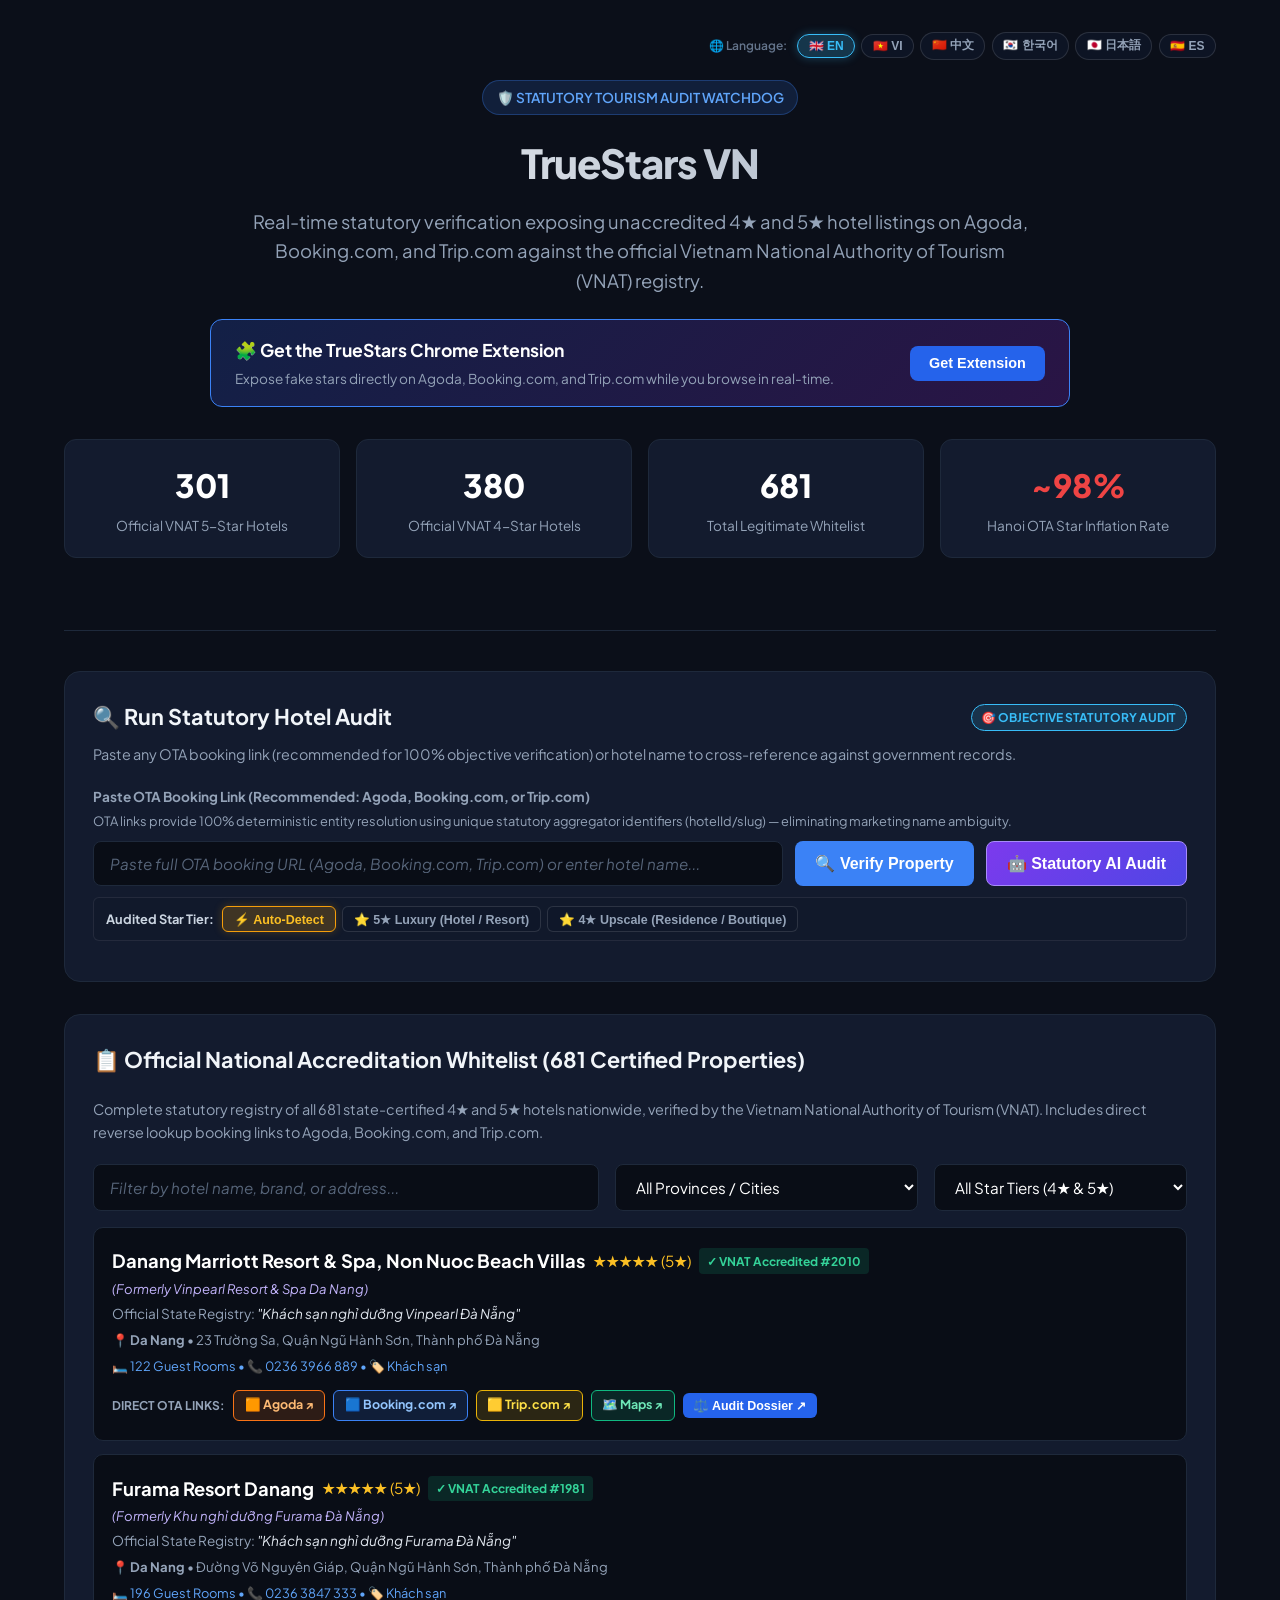
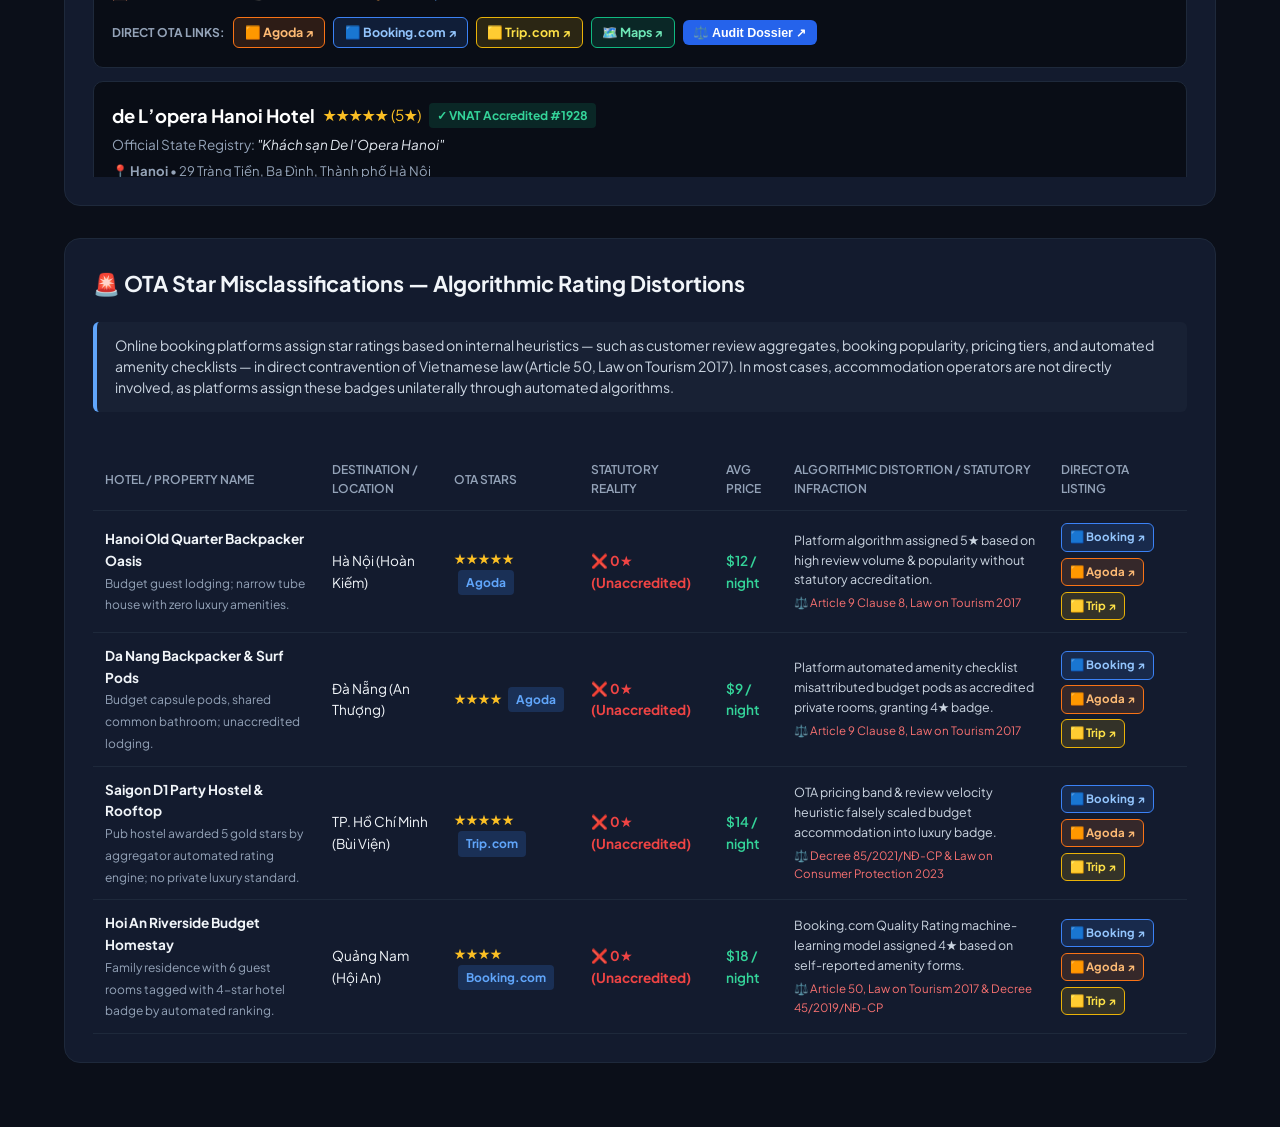
==== commit c9090fb2: "fix: remove stray closing brace in index.html restoring full script execution and Verify Property bu" ====
--- a/public/index.html
+++ b/public/index.html
@@ -1496,7 +1496,6 @@
       updateRefundLetter();
       box.scrollIntoView({ behavior: 'smooth' });
     }
-    }
 
     function getPlatformDisplayName(platform, url) {
       if (platform && platform !== "Direct Input" && platform !== "Online Travel Agency") {
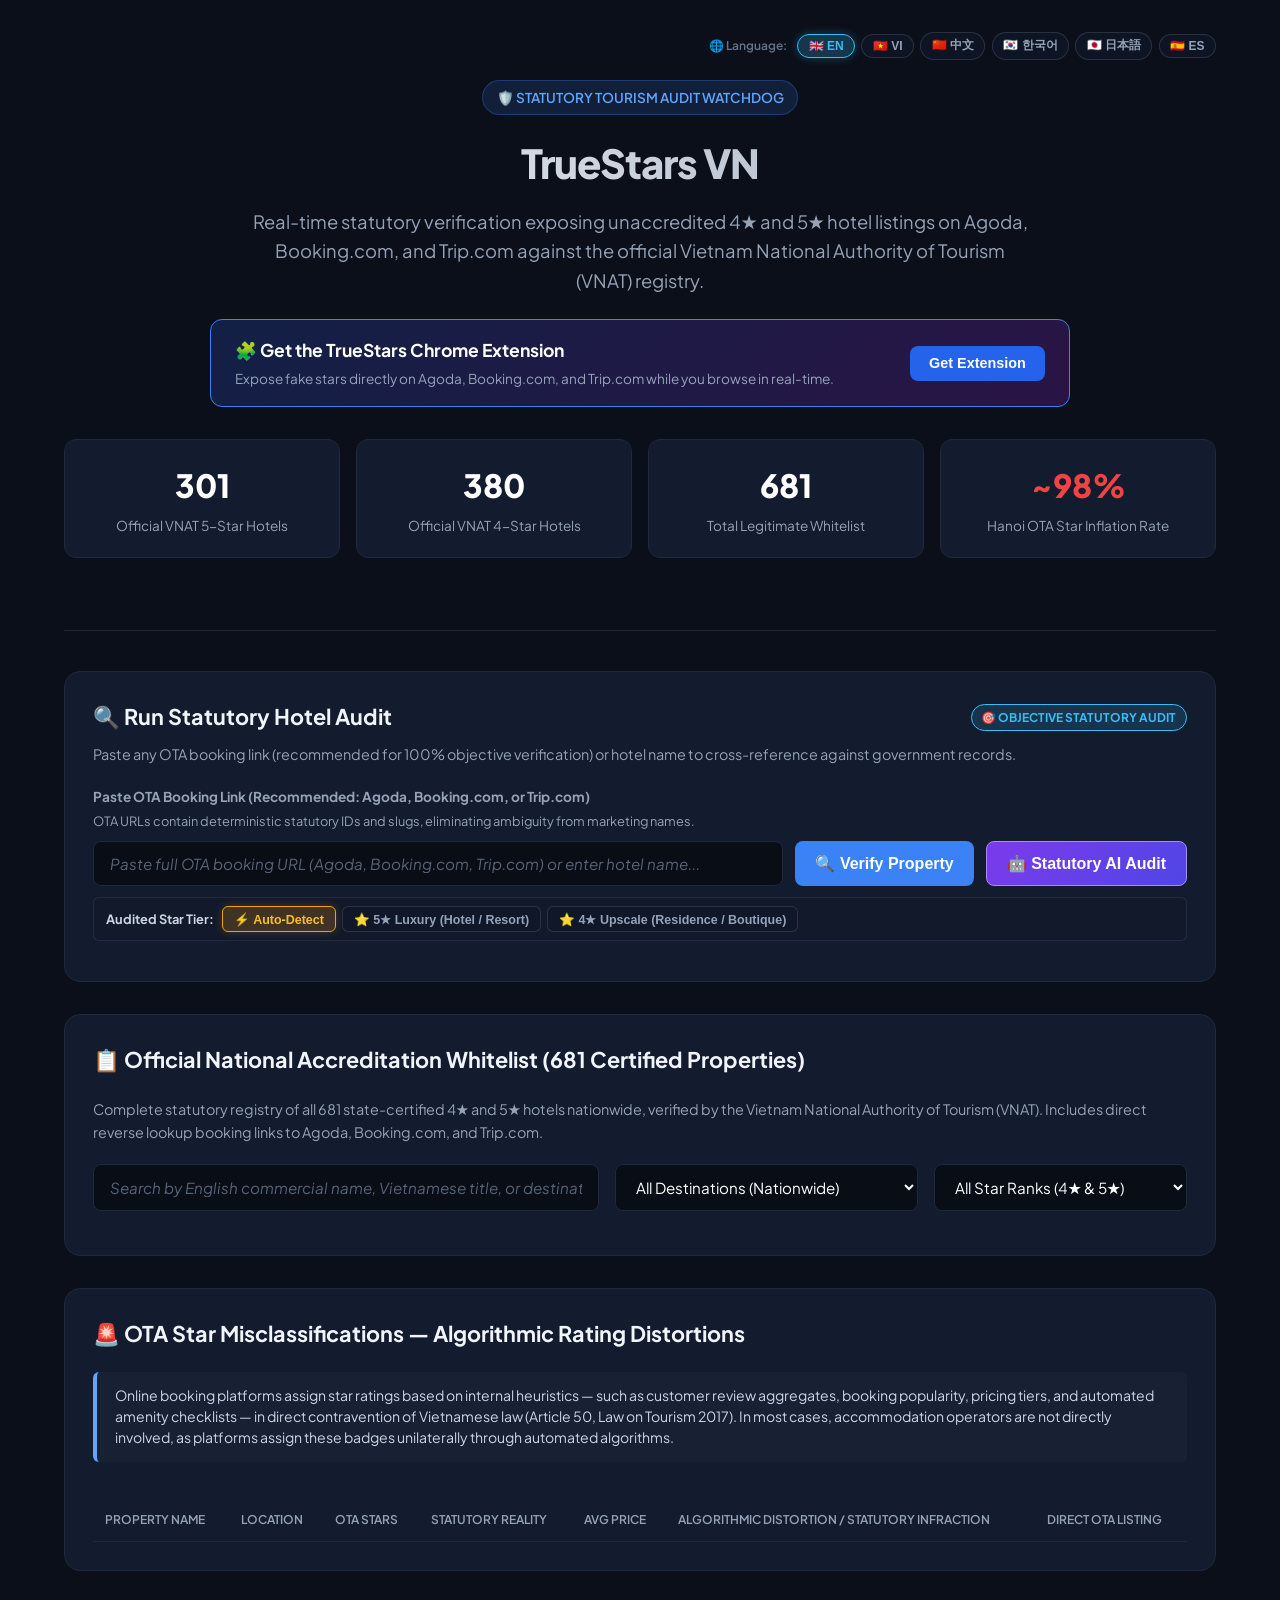
==== commit 184b3e90: "fix: resolve AI audit unavailable display bugs, add multilingual LLM reasoning, and accelerate VPS i" ====
--- a/public/index.html
+++ b/public/index.html
@@ -1235,6 +1235,8 @@
         return;
       }
 
+      window.latestAiAudit = null;
+
       const parsed = parseOtaUrl(rawInput);
       const hotelName = parsed.name || rawInput;
 
@@ -1336,7 +1338,11 @@
         const inlineDossier = document.getElementById('inline-ai-dossier');
         if (inlineDossier) inlineDossier.style.display = 'none';
       } else {
-        const logEntry = window.latestAiAudit || aiLog[r.ai_verification_key];
+        const key = r.ai_verification_key;
+        const nameKey = (r.property_name ? `${r.ota_platform}-${r.property_name}` : '').toLowerCase().replace(/[^a-z0-9]+/g, "-").replace(/^-+|-+$/g, "");
+        const logEntry = (window.latestAiAudit && (window.latestAiAudit.listing_key === key || window.latestAiAudit.listing_key === nameKey || window.latestAiAudit.hotel_name === r.property_name))
+          ? window.latestAiAudit
+          : (aiLog ? (aiLog[key] || (nameKey && aiLog[nameKey])) : null);
         if (directAiBtn) {
           directAiBtn.style.opacity = '1';
           directAiBtn.disabled = false;
@@ -1358,11 +1364,12 @@
             aiBtn.style.border = "";
             aiBtn.style.color = "";
             aiBtn.style.cursor = "pointer";
-            const reauditSuffix = dict.ai_btn_reaudit_suffix || '(Click to Re-Audit)';
-            aiBtn.innerHTML = `<span>🤖 ${badgeLabel} ${reauditSuffix}</span>`;
+            aiBtn.innerHTML = `<span>🤖 ${badgeLabel}</span>`;
           }
           if (directAiBtn) {
             directAiBtn.innerHTML = `🤖 ${badgeLabel}`;
+            directAiBtn.style.opacity = '1';
+            directAiBtn.disabled = false;
           }
           if (aiHint) {
             aiHint.innerHTML = `${dict.ai_engine_name || 'TrueStars Statutory AI Engine'}<br><span style="color: #94a3b8;">${logEntry.latency_sec ? `${logEntry.latency_sec}s` : '0.0s'}</span>`;
@@ -1723,13 +1730,21 @@
       }
 
       // 8. Re-render active AI dossier if present
-      const latestAi = window.latestAiAudit || (currentAudit.ai_verification_key && aiLog[currentAudit.ai_verification_key]);
+      const key = currentAudit.ai_verification_key;
+      const nameKey = (currentAudit.property_name ? `${currentAudit.ota_platform}-${currentAudit.property_name}` : '').toLowerCase().replace(/[^a-z0-9]+/g, "-").replace(/^-+|-+$/g, "");
+      const latestAi = (window.latestAiAudit && (window.latestAiAudit.listing_key === key || window.latestAiAudit.listing_key === nameKey || window.latestAiAudit.hotel_name === currentAudit.property_name))
+        ? window.latestAiAudit
+        : (aiLog ? (aiLog[key] || (nameKey && aiLog[nameKey])) : null);
       if (latestAi) {
         renderInlineAiDossier(latestAi, lang);
       }
     }
 
+    let isAiAuditing = false;
+
     async function handleAiVerificationClick() {
+      if (isAiAuditing) return;
+
       const dict = (typeof I18N !== "undefined" && I18N[currentLang]) ? I18N[currentLang] : ((typeof I18N !== "undefined" && I18N["en"]) || {});
       if (!currentAudit) {
         const inputVal = document.getElementById("audit-input").value.trim();
@@ -1750,11 +1765,30 @@
         return;
       }
 
+      // Check if audit already completed / logged (Strict Zero Spam Re-Audit):
+      const key = currentAudit.ai_verification_key;
+      const nameKey = (currentAudit.property_name ? `${currentAudit.ota_platform}-${currentAudit.property_name}` : '').toLowerCase().replace(/[^a-z0-9]+/g, "-").replace(/^-+|-+$/g, "");
+      const existing = (window.latestAiAudit && (window.latestAiAudit.listing_key === key || window.latestAiAudit.listing_key === nameKey || window.latestAiAudit.hotel_name === currentAudit.property_name)) 
+        ? window.latestAiAudit 
+        : (aiLog ? (aiLog[key] || (nameKey && aiLog[nameKey])) : null);
+
+      if (existing && existing.verdict && existing.verdict !== 'AI_SERVICE_UNAVAILABLE') {
+        renderInlineAiDossier(existing, currentLang);
+        updateAiButtonsDisplay(currentAudit, currentLang);
+        const dossier = document.getElementById("inline-ai-dossier");
+        if (dossier) {
+          dossier.style.display = "block";
+          dossier.scrollIntoView({ behavior: "smooth" });
+        }
+        return;
+      }
+
       // Pre-flight client-side injection defense on the button
       const combinedInput = `${currentAudit.property_name || ""} ${currentAudit.original_url || ""}`;
       const INJECTION_PRECHECK = /(?:ignore|disregard|forget|bypass|override)\s+(?:all\s+)?(?:(?:previous|prior|above|system)\s+)?(?:instructions|prompts|rules|commands|directives|filters|guidelines)|(?:return|output|say|reply\s+with)\s+(?:verdict\s*)?['"]?(?:verified|compliant|5\s*stars)|system\s*:\s*|assistant\s*:\s*|user\s*:\s*|<\|im_start\|>|<\|im_end\|>|\[inst\]|\[\/inst\]|developer\s+mode|jailbreak|pretend\s+you\s+are|you\s+are\s+now/i;
       if (INJECTION_PRECHECK.test(combinedInput)) {
         const unavailRecord = {
+          listing_key: key,
           hotel_name: currentAudit.property_name || "Audit Query",
           claimed_stars: currentAudit.claimed_stars || 5,
           city: (currentAudit.province && currentAudit.province !== "Vietnam") ? currentAudit.province : "Vietnam",
@@ -1770,6 +1804,7 @@
         return;
       }
 
+      isAiAuditing = true;
       const dossier = document.getElementById("inline-ai-dossier");
       if (dossier) {
         dossier.style.display = "block";
@@ -1805,11 +1840,10 @@
       if (btn1) { btn1.disabled = true; btn1.innerHTML = `<span>${dict.ai_running_btn1 || "⏳ Investigating Rebrand via Statutory AI..."}</span>`; }
       if (btn2) { btn2.disabled = true; btn2.innerHTML = dict.ai_running_btn2 || "⏳ AI Investigating Rebrand..."; }
 
-      const key = currentAudit.ai_verification_key;
       const startTime = performance.now();
       const cityName = (currentAudit.province && currentAudit.province !== "Vietnam") ? currentAudit.province : (currentAudit.matched_hotel ? currentAudit.matched_hotel.province : "") || "";
 
-      // Dispatch fetch immediately with force: true and active language
+      // Dispatch fetch (idempotent, no force override)
       const fetchPromise = fetch("/api/ai_verify", {
         method: "POST",
         headers: { "Content-Type": "application/json" },
@@ -1819,8 +1853,7 @@
           platform: currentAudit.ota_platform,
           url: currentAudit.original_url,
           city: cityName,
-          lang: currentLang,
-          force: true
+          lang: currentLang
         })
       });
 
@@ -1851,21 +1884,36 @@
         if (data && data.audit) {
           auditRecord = data.audit;
           auditRecord.lang = currentLang;
-          aiLog[key] = auditRecord;
+          if (auditRecord.verdict !== "AI_SERVICE_UNAVAILABLE") {
+            aiLog[key] = auditRecord;
+            if (nameKey) aiLog[nameKey] = auditRecord;
+          }
+          window.latestAiAudit = auditRecord;
         }
       } catch (err) {
         clearTimeout(stageTimer1);
         clearTimeout(stageTimer2);
         console.error("Statutory AI audit error:", err);
+      } finally {
+        isAiAuditing = false;
+        if (btn1) btn1.disabled = false;
+        if (btn2) btn2.disabled = false;
       }
 
       const elapsedSec = ((performance.now() - startTime) / 1000).toFixed(1);
-
-      // Stage 3 complete
-      icon3.innerHTML = "✅"; step3.style.color = "#34d399"; step3.style.fontWeight = "normal";
       const latencyDisplay = auditRecord && auditRecord.latency_sec ? auditRecord.latency_sec : elapsedSec;
-      statusTitle.textContent = (dict.ai_complete_status || "✅ Statutory AI Audit Complete ({sec}s • Statutory AI Engine)").replace("{sec}", latencyDisplay);
-      spinner.style.background = "#10b981";
+
+      if (auditRecord && auditRecord.verdict === "AI_SERVICE_UNAVAILABLE") {
+        icon2.innerHTML = "⚪"; step2.style.color = "#94a3b8"; step2.style.fontWeight = "normal";
+        icon3.innerHTML = "⚪"; step3.style.color = "#94a3b8"; step3.style.fontWeight = "normal";
+        statusTitle.textContent = (dict.ai_unavailable_status || "⚪ Statutory AI Audit Inconclusive ({sec}s • Statutory AI Engine)").replace("{sec}", latencyDisplay);
+        spinner.style.background = "#64748b";
+      } else {
+        // Stage 3 complete
+        icon3.innerHTML = "✅"; step3.style.color = "#34d399"; step3.style.fontWeight = "normal";
+        statusTitle.textContent = (dict.ai_complete_status || "✅ Statutory AI Audit Complete ({sec}s • Statutory AI Engine)").replace("{sec}", latencyDisplay);
+        spinner.style.background = "#10b981";
+      }
 
       if (auditRecord) {
         updateAiButtonsDisplay(currentAudit, currentLang);
@@ -1875,9 +1923,6 @@
         if (btn1) btn1.innerHTML = origText1;
         if (btn2) btn2.innerHTML = origText2;
       }
-
-      if (btn1) btn1.disabled = false;
-      if (btn2) btn2.disabled = false;
     }
 
     function renderInlineAiDossier(audit, lang = currentLang) {
@@ -1896,11 +1941,14 @@
       const reasoning = document.getElementById("inline-ai-reasoning");
       const infractions = document.getElementById("inline-ai-infractions");
 
-      const confPercent = Math.round((audit.confidence || 0.95) * 100);
+      const isUnavailable = audit.verdict === "AI_SERVICE_UNAVAILABLE";
+      const confPercent = isUnavailable ? 0 : Math.round((audit.confidence !== undefined ? audit.confidence : 0.95) * 100);
       const latencySec = audit.latency_sec ? `${audit.latency_sec}s` : (audit.latency_ms ? `${(audit.latency_ms/1000).toFixed(1)}s` : "");
       const modelLabel = dict.ai_engine_name || "TrueStars Statutory AI Engine";
-      const confText = dict.statutory_confidence || "Statutory Confidence";
-      confidence.innerHTML = `<span>🛡️ ${confPercent}% ${confText}</span> &bull; <span style="color: #c4b5fd;">⚡ ${modelLabel}${latencySec ? ` (${latencySec})` : ""}</span>`;
+      const confText = isUnavailable 
+        ? (dict.ai_confidence_unav || "0% Confidence (Audit Inconclusive)")
+        : `${confPercent}% ${dict.statutory_confidence || "Statutory Confidence"}`;
+      confidence.innerHTML = `<span>🛡️ ${confText}</span> &bull; <span style="color: #c4b5fd;">⚡ ${modelLabel}${latencySec ? ` (${latencySec})` : ""}</span>`;
 
       // Badge & 3 Key Bullets
       let bulletsHtml = "";
@@ -1973,7 +2021,7 @@
       let reasoningText = "";
 
       const auditLang = audit.lang || (audit.model && audit.model.includes("Korean") ? "ko" : "en");
-      const isTargetLang = (auditLang === lang) && (lang !== "en" || !audit.lang);
+      const isTargetLang = (auditLang === lang);
 
       if (isTargetLang && audit.concise_summary) {
         conciseSummary = audit.concise_summary;
@@ -2046,7 +2094,7 @@
       if (isCompliant) {
         infHtml = `<div style="color: #34d399; font-size: 0.85rem; padding: 0.5rem 0.8rem;">${dict.ai_modal_none_infractions || "✓ None — Property strictly adheres to all statutory tourism mandates."}</div>`;
       } else if (isUnavailable) {
-        infHtml = `<div style="color: #94a3b8; font-size: 0.85rem; padding: 0.5rem 0.8rem;">${dict.ai_modal_none_infractions || "✓ No adverse infractions assessed."}</div>`;
+        infHtml = `<div style="color: #94a3b8; font-size: 0.85rem; padding: 0.5rem 0.8rem;">${dict.ai_infractions_unavailable || "⚪ Inconclusive — Statutory criteria not evaluated (Audit Unavailable)"}</div>`;
       } else {
         if (lang === "ko") {
           infHtml = `
@@ -2174,10 +2222,13 @@
     }
 
     function openAiModalDirectly() {
-      if (window.latestAiAudit) {
-        showAiModal(window.latestAiAudit);
-      } else if (currentAudit && aiLog[currentAudit.ai_verification_key]) {
-        showAiModal(aiLog[currentAudit.ai_verification_key]);
+      const key = currentAudit ? currentAudit.ai_verification_key : null;
+      const nameKey = (currentAudit && currentAudit.property_name ? `${currentAudit.ota_platform}-${currentAudit.property_name}` : '').toLowerCase().replace(/[^a-z0-9]+/g, "-").replace(/^-+|-+$/g, "");
+      const existing = (window.latestAiAudit && key && (window.latestAiAudit.listing_key === key || window.latestAiAudit.listing_key === nameKey || window.latestAiAudit.hotel_name === currentAudit?.property_name))
+        ? window.latestAiAudit
+        : (currentAudit && aiLog ? (aiLog[key] || (nameKey && aiLog[nameKey])) : window.latestAiAudit);
+      if (existing) {
+        showAiModal(existing);
       }
     }
 
@@ -2207,7 +2258,12 @@
 
       const parsedCity = audit.city || (currentAudit && currentAudit.province) || "Vietnam";
       document.getElementById("ai-modal-location").textContent = parsedCity;
-      document.getElementById("ai-modal-confidence").textContent = `${Math.round((audit.confidence || 0.95) * 100)}% ${dict.statutory_confidence || "Statutory Confidence"}`;
+      if (audit.verdict === "AI_SERVICE_UNAVAILABLE") {
+        document.getElementById("ai-modal-confidence").textContent = dict.ai_confidence_unav || "0% Confidence (Audit Inconclusive)";
+      } else {
+        const modalConf = Math.round((audit.confidence !== undefined ? audit.confidence : 0.95) * 100);
+        document.getElementById("ai-modal-confidence").textContent = `${modalConf}% ${dict.statutory_confidence || "Statutory Confidence"}`;
+      }
       document.getElementById("ai-modal-timestamp").textContent = new Date(audit.verified_at).toLocaleString();
 
       // Risk advisory & reasoning
@@ -2234,7 +2290,7 @@
       if (audit.verdict === "VERIFIED_COMPLIANT") {
         infContainer.innerHTML = `<div style="color: #34d399; font-size: 0.85rem;">${dict.ai_modal_none_infractions || "✓ None — Property strictly adheres to all statutory tourism mandates."}</div>`;
       } else if (audit.verdict === "AI_SERVICE_UNAVAILABLE") {
-        infContainer.innerHTML = `<div style="color: #94a3b8; font-size: 0.85rem;">${dict.ai_modal_none_infractions || "✓ No adverse infractions assessed."}</div>`;
+        infContainer.innerHTML = `<div style="color: #94a3b8; font-size: 0.85rem;">${dict.ai_modal_unav_infractions || "⚪ Inconclusive — Statutory compliance could not be evaluated due to temporary audit unavailability."}</div>`;
       } else {
         const infractionsList = (currentLang === "ko") ? [
           "베트남 관광법 2017 제50조 제3항: 4성 및 5성 호텔 성급 공인 권한은 베트남 관광국(VNAT)의 국가 전속 권한입니다.",
@@ -2274,7 +2330,7 @@
       if (audit.verdict === "VERIFIED_COMPLIANT") {
         defContainer.innerHTML = `<div style="color: #34d399; font-size: 0.85rem;">${dict.ai_modal_none_deficiencies || "✓ None — Full compliance with TCVN 4391:2015 national physical criteria."}</div>`;
       } else if (audit.verdict === "AI_SERVICE_UNAVAILABLE") {
-        defContainer.innerHTML = `<div style="color: #94a3b8; font-size: 0.85rem;">${dict.ai_modal_none_deficiencies || "✓ No physical criteria assessed."}</div>`;
+        defContainer.innerHTML = `<div style="color: #94a3b8; font-size: 0.85rem;">${dict.ai_modal_unav_deficiencies || "⚪ Inconclusive — Physical standards could not be evaluated due to temporary audit unavailability."}</div>`;
       } else {
         const defsList = (currentLang === "ko") ? [
           "베트남 국가 관광 데이터베이스(csdl.vietnamtourism.gov.vn) 내 공식 VNAT 법정 등급 결정 누락.",
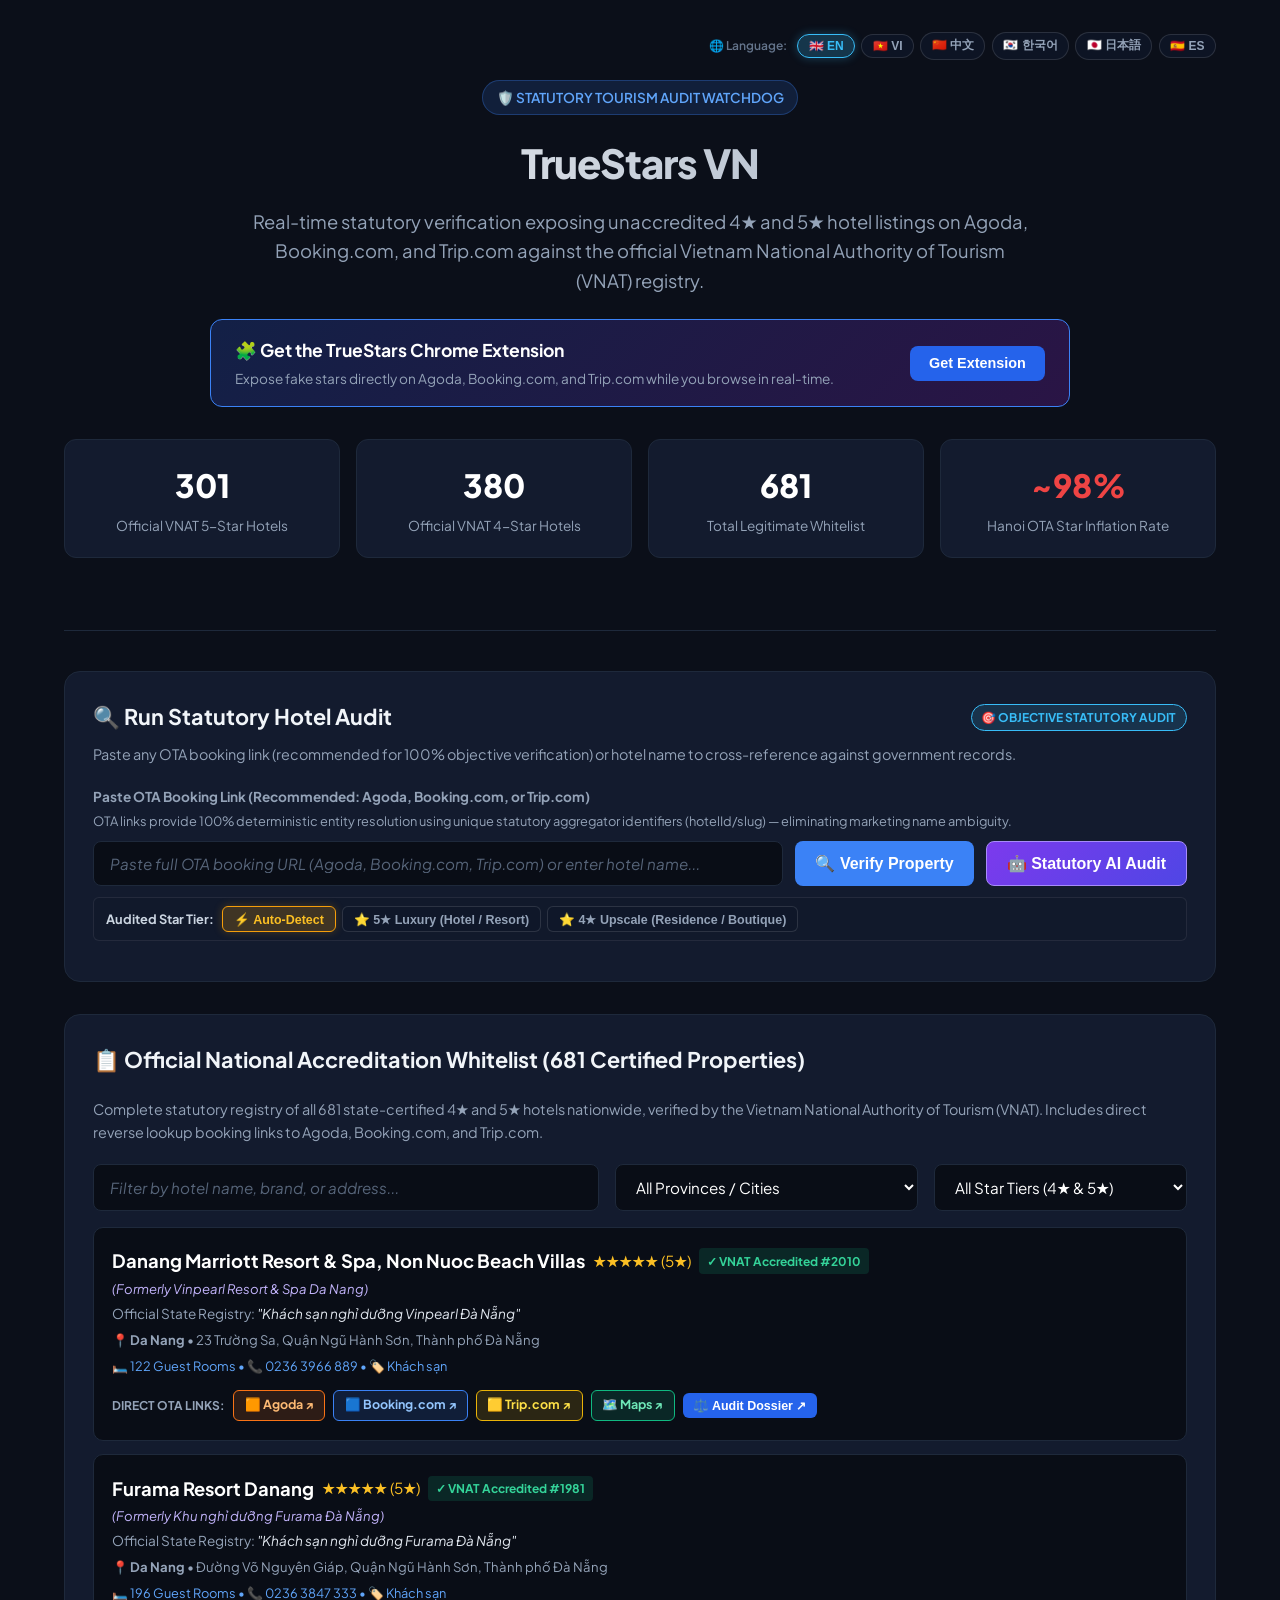
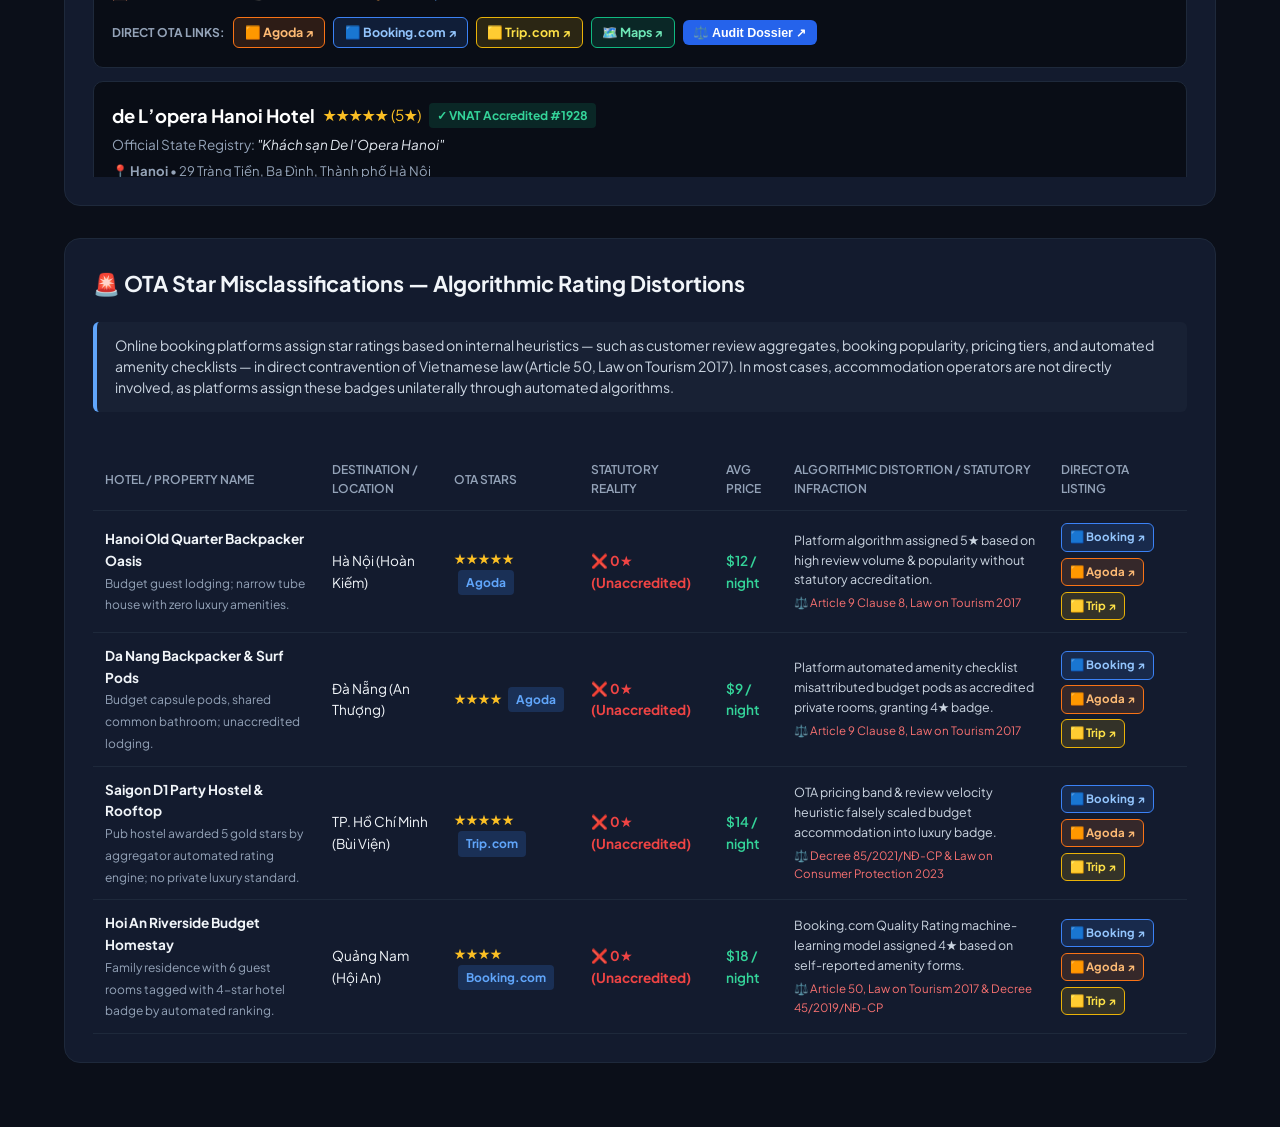
==== commit 8c6dcaac: "fix(web): resolve duplicate declaration syntax error in index.html and export matcher helpers to win" ====
--- a/public/index.html
+++ b/public/index.html
@@ -2012,7 +2012,6 @@
       // Determine localized text for dynamic summary box, refund guidance, investigation findings, risk, and reasoning
       const isCompliant = audit.verdict === "VERIFIED_COMPLIANT";
       const isInflation = audit.verdict === "PROBABLE_STAR_INFLATION";
-      const isUnavailable = audit.verdict === "AI_SERVICE_UNAVAILABLE";
 
       let conciseSummary = "";
       let refundAdvisory = "";
